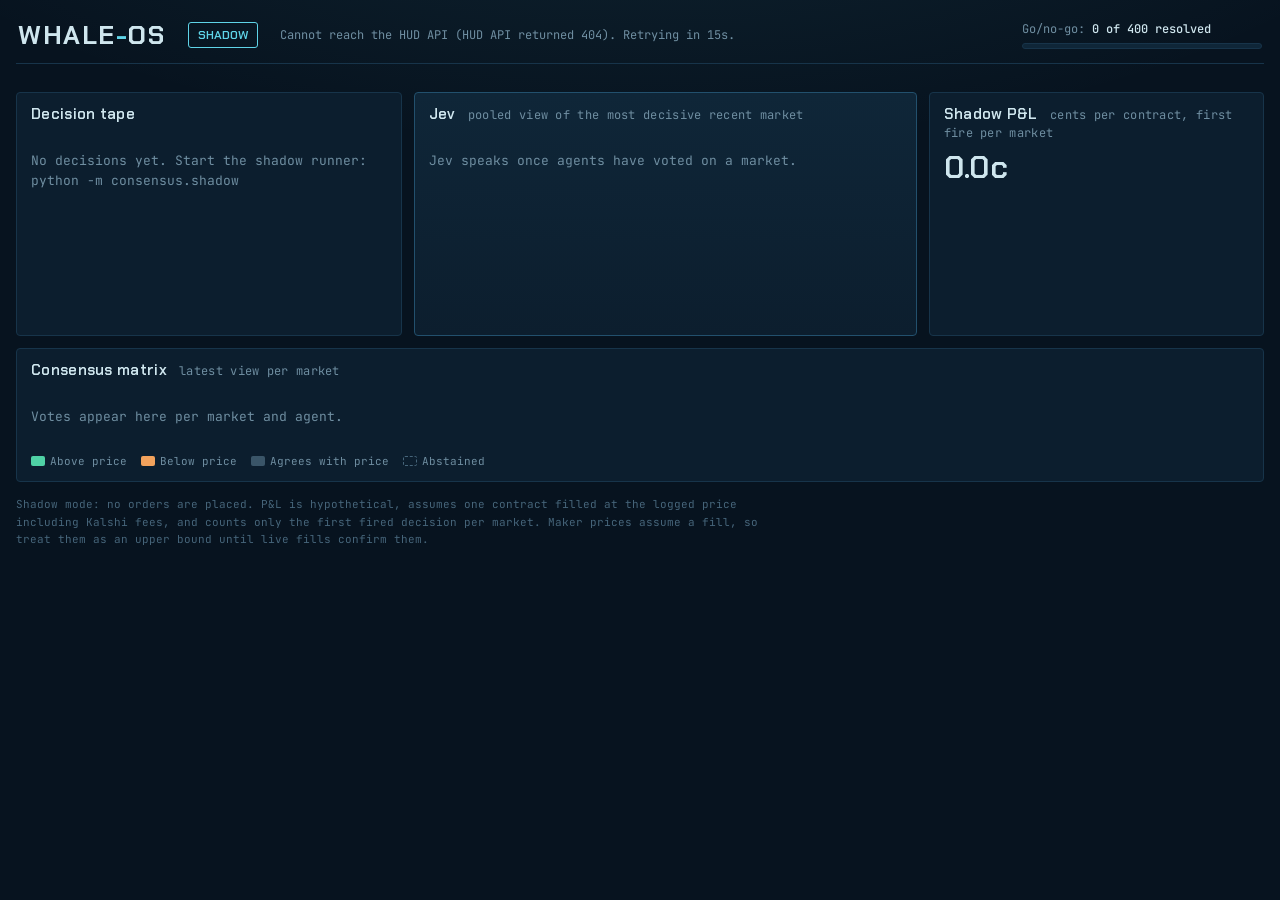
==== Swarm-Kalshi/consensus/hud/static/index.html @ 2b3c2501 "feat(whale-os): agents, shadow runner, calibration builder and HUD Seven agents (BOOK, WHALES, weath" ====
<!doctype html>
<html lang="en">
<head>
<meta charset="utf-8">
<meta name="viewport" content="width=device-width, initial-scale=1">
<title>WHALE-OS</title>
<link rel="preconnect" href="https://fonts.googleapis.com">
<link rel="preconnect" href="https://fonts.gstatic.com" crossorigin>
<link href="https://fonts.googleapis.com/css2?family=Chakra+Petch:wght@500;600;700&family=JetBrains+Mono:wght@400;500;700&display=swap" rel="stylesheet">
<style>
:root{
  --abyss:#07131F; --panel:#0C1E2E; --panel-2:#0F2638; --line:#17344A; --line-hi:#22506D;
  --ice:#CFE6EE; --muted:#6F8EA1; --dim:#46657A; --cyan:#5FD4E8;
  --yes:#4FD1A5; --no:#F2A25C; --veto:#E5677A; --flat:#3A5568;
  --mono:"JetBrains Mono",ui-monospace,Consolas,monospace;
  --head:"Chakra Petch",var(--mono);
}
*{box-sizing:border-box}
html,body{margin:0;background:var(--abyss);color:var(--ice);font:14px/1.5 var(--mono)}
body{min-height:100vh;background:
  radial-gradient(1200px 500px at 50% -200px,rgba(95,212,232,.10),transparent 70%),var(--abyss)}
a{color:var(--cyan)}
:focus-visible{outline:2px solid var(--cyan);outline-offset:2px}
.wrap{max-width:1600px;margin:0 auto;padding:14px 16px 28px}
header{display:flex;flex-wrap:wrap;align-items:center;gap:12px 22px;padding:6px 2px 14px;border-bottom:1px solid var(--line)}
.brand{font:700 26px/1 var(--head);letter-spacing:.06em;color:var(--ice)}
.brand span{color:var(--cyan)}
.mode{font:600 12px/1 var(--head);padding:6px 9px;border:1px solid var(--cyan);color:var(--cyan);border-radius:3px}
.stat{color:var(--muted);font-size:12px}
.stat b{color:var(--ice);font-weight:500}
.gate{margin-left:auto;min-width:240px}
.gate .bar{height:6px;background:var(--panel-2);border:1px solid var(--line);border-radius:3px;overflow:hidden;margin-top:5px}
.gate .fill{height:100%;background:var(--cyan)}
.gate.pass .fill{background:var(--yes)}

h2{font:600 15px/1.2 var(--head);margin:0 0 10px;color:var(--ice);letter-spacing:.02em}
h2 small{font:400 12px var(--mono);color:var(--muted);margin-left:8px}
.panel{background:var(--panel);border:1px solid var(--line);border-radius:4px;padding:12px 14px;min-width:0}

.tiles{display:grid;grid-template-columns:repeat(auto-fill,minmax(260px,1fr));gap:10px;margin:14px 0}
.tile{background:var(--panel);border:1px solid var(--line);border-left:3px solid var(--fam,var(--line-hi));border-radius:4px;padding:10px 12px}
.tile .top{display:flex;justify-content:space-between;align-items:baseline}
.tile .name{font:700 16px/1 var(--head);letter-spacing:.08em}
.tile .fam{font-size:11px;color:var(--muted)}
.tile .nums{display:grid;grid-template-columns:repeat(4,minmax(0,1fr));gap:6px;font-size:11px;color:var(--muted);margin:8px 0 6px}
.tile .nums span{display:block;white-space:nowrap;overflow:hidden;text-overflow:ellipsis}
.tile .nums b{display:block;color:var(--ice);font:500 14px/1.3 var(--mono)}
.tile .err{font-size:11px;color:var(--veto);white-space:nowrap;overflow:hidden;text-overflow:ellipsis}
.tile canvas{width:100%;height:28px;display:block}

.main{display:grid;grid-template-columns:minmax(0,1.15fr) minmax(0,1.5fr) minmax(0,1fr);gap:12px}
@media (max-width:1150px){.main{grid-template-columns:1fr 1fr}.jev{grid-column:1/-1;order:-1}}
@media (max-width:720px){.main{grid-template-columns:1fr}.gate{margin-left:0}}

.tape{max-height:560px;overflow:auto}
.row{display:grid;grid-template-columns:auto 1fr auto;gap:2px 10px;padding:7px 0;border-bottom:1px solid var(--line);font-size:12px}
.row:last-child{border-bottom:0}
.tag{font:600 11px/1 var(--head);padding:4px 6px;border-radius:3px;align-self:start;min-width:44px;text-align:center}
.tag.fire{background:var(--yes);color:#06261C}
.tag.hold{background:var(--panel-2);color:var(--muted);border:1px solid var(--line)}
.tag.veto{background:transparent;color:var(--veto);border:1px solid var(--veto)}
.row .tk{color:var(--ice);overflow:hidden;text-overflow:ellipsis;white-space:nowrap}
.row .why{grid-column:2/4;color:var(--dim);overflow:hidden;text-overflow:ellipsis;white-space:nowrap}
.row .px{color:var(--muted);text-align:right}
.yes{color:var(--yes)} .no{color:var(--no)}

/* Jev: the one loud element */
.jev{border-color:var(--line-hi);background:linear-gradient(180deg,var(--panel-2),var(--panel))}
.jev .head{display:flex;flex-wrap:wrap;justify-content:space-between;gap:6px 12px;align-items:baseline}
.jev .tk{font:600 18px/1.2 var(--head);word-break:break-all}
.verdict{font:700 30px/1 var(--head);letter-spacing:.04em}
.verdict.fire{color:var(--yes)} .verdict.hold{color:var(--muted)} .verdict.veto{color:var(--veto)}
.rail{position:relative;height:150px;margin:18px 4px 6px}
.rail .axis{position:absolute;left:0;right:0;top:74px;height:2px;background:var(--line-hi)}
.rail .tick{position:absolute;top:80px;font-size:10px;color:var(--dim);transform:translateX(-50%)}
.rail .vote{position:absolute;width:3px;height:26px;top:61px;transform:translateX(-1px);border-radius:1px}
.rail .vote.abs{display:none}
.rail .mk{position:absolute;transform:translateX(-50%);text-align:center;white-space:nowrap}
.rail .mk .dot{width:14px;height:14px;border-radius:50%;margin:0 auto}
.rail .prior{top:98px}.rail .prior .dot{border:2px solid var(--ice);background:var(--abyss)}
.rail .post{top:5px}.rail .post .dot{background:var(--cyan);box-shadow:0 0 18px rgba(95,212,232,.7)}
.rail .mk span{display:block;font-size:11px;color:var(--muted);margin-top:3px}
.rail .post span{margin:0 0 3px;order:-1}
.rail .band{position:absolute;top:66px;height:18px;background:rgba(242,162,92,.14);border-left:1px dashed var(--no);border-right:1px dashed var(--no)}
@media (prefers-reduced-motion:no-preference){
  .rail .post,.rail .prior,.rail .vote,.rail .band{transition:left .6s cubic-bezier(.2,.8,.2,1),width .6s}
}
.gates{display:grid;grid-template-columns:repeat(auto-fit,minmax(130px,1fr));gap:6px;margin-top:10px}
.g{font-size:12px;padding:6px 8px;border:1px solid var(--line);border-radius:3px;color:var(--muted)}
.g.ok{border-color:rgba(79,209,165,.45);color:var(--yes)}
.g.bad{border-color:rgba(229,103,122,.45);color:var(--veto)}
.kv{display:grid;grid-template-columns:repeat(auto-fit,minmax(110px,1fr));gap:8px;margin-top:12px}
.kv div{font-size:11px;color:var(--muted)}
.kv b{display:block;font:500 17px/1.2 var(--mono);color:var(--ice)}
.votes{margin-top:12px;font-size:12px}
.votes div{display:grid;grid-template-columns:78px 56px 1fr;gap:8px;padding:3px 0;border-top:1px solid var(--line)}
.votes .r{color:var(--dim);overflow:hidden;text-overflow:ellipsis;white-space:nowrap}

.big{font:600 32px/1 var(--head)}
.big.pos{color:var(--yes)} .big.neg{color:var(--veto)}
#pnl{width:100%;height:120px;display:block;margin:10px 0}
.summary{display:grid;grid-template-columns:1fr 1fr;gap:6px 14px;font-size:12px;color:var(--muted)}
.summary b{color:var(--ice);font-weight:500;float:right}

.matrix{margin-top:12px;overflow:auto}
table{border-collapse:collapse;width:100%;font-size:12px}
th,td{padding:5px 8px;text-align:center;border-bottom:1px solid var(--line);white-space:nowrap}
th{font:600 12px var(--head);color:var(--muted);letter-spacing:.06em}
td.tk,th.tk{text-align:left;color:var(--ice)}
.c{display:inline-block;width:26px;height:14px;border-radius:2px}
.c.yes{background:var(--yes)} .c.no{background:var(--no)} .c.flat{background:var(--flat)}
.c.abstain{background:transparent;border:1px dashed var(--dim)} .c.absent{background:transparent}
.legend{display:flex;flex-wrap:wrap;gap:14px;font-size:11px;color:var(--muted);margin-top:8px}
.legend .c{width:14px;height:10px;vertical-align:middle;margin-right:5px}
footer{margin-top:14px;font-size:11px;color:var(--dim);line-height:1.6;max-width:110ch}
.empty{color:var(--muted);font-size:13px;padding:18px 0}
</style>
</head>
<body>
<div class="wrap">
  <header>
    <div class="brand">WHALE<span>-</span>OS</div>
    <div class="mode" id="mode">SHADOW</div>
    <div class="stat" id="cycle">Waiting for the first cycle</div>
    <div class="gate" id="gate">
      <div class="stat">Go/no-go: <b id="gateText">0 of 400 resolved</b></div>
      <div class="bar"><div class="fill" id="gateFill" style="width:0%"></div></div>
    </div>
  </header>

  <section class="tiles" id="tiles" aria-label="Agents"></section>

  <section class="main">
    <div class="panel tape-wrap">
      <h2>Decision tape <small id="tapeCount"></small></h2>
      <div class="tape" id="tape"><div class="empty">No decisions yet. Start the shadow runner: python -m consensus.shadow</div></div>
    </div>

    <div class="panel jev" id="jev" aria-live="polite">
      <h2>Jev <small>pooled view of the most decisive recent market</small></h2>
      <div class="empty">Jev speaks once agents have voted on a market.</div>
    </div>

    <div class="panel">
      <h2>Shadow P&amp;L <small>cents per contract, first fire per market</small></h2>
      <div class="big" id="pnlBig">0.0c</div>
      <canvas id="pnl" aria-label="Cumulative shadow P&L"></canvas>
      <div class="summary" id="summary"></div>
    </div>
  </section>

  <section class="panel matrix">
    <h2>Consensus matrix <small>latest view per market</small></h2>
    <div id="matrix"><div class="empty">Votes appear here per market and agent.</div></div>
    <div class="legend">
      <span><i class="c yes"></i>Above price</span><span><i class="c no"></i>Below price</span>
      <span><i class="c flat"></i>Agrees with price</span><span><i class="c abstain"></i>Abstained</span>
    </div>
  </section>

  <footer id="foot">
    Shadow mode: no orders are placed. P&amp;L is hypothetical, assumes one contract filled at the logged price
    including Kalshi fees, and counts only the first fired decision per market. Maker prices assume a fill, so treat
    them as an upper bound until live fills confirm them.
  </footer>
</div>

<script>
const FAM = {microstructure:"#5FD4E8", weather_model:"#8FB8FF", crypto_model:"#C9A6FF",
             history:"#E8D27A", cross_venue:"#F29BC6", research:"#7FE3C3"};
const esc = s => String(s ?? "").replace(/[&<>"']/g, c => ({"&":"&amp;","<":"&lt;",">":"&gt;",'"':"&quot;","'":"&#39;"}[c]));
const fmt = (n, d=1, unit="") => (n === null || n === undefined || Number.isNaN(n)) ? "–" : Number(n).toFixed(d) + unit;
const ago = ts => { if(!ts) return "never"; const s = Math.max(0, Date.now()/1000 - ts);
  return s < 90 ? `${Math.round(s)}s ago` : s < 5400 ? `${Math.round(s/60)}m ago` : `${Math.round(s/3600)}h ago`; };

function spark(canvas, values, color){
  const dpr = window.devicePixelRatio || 1, w = canvas.clientWidth, h = canvas.clientHeight;
  canvas.width = w*dpr; canvas.height = h*dpr;
  const g = canvas.getContext("2d"); g.scale(dpr,dpr); g.clearRect(0,0,w,h);
  const max = Math.max(1, ...values), bw = w / values.length;
  g.fillStyle = color;
  values.forEach((v,i) => { const bh = (v/max)*(h-2); g.globalAlpha = .35 + .65*(v/max);
    g.fillRect(i*bw+1, h-bh, Math.max(1,bw-2), bh); });
}

function line(canvas, pts){
  const dpr = window.devicePixelRatio || 1, w = canvas.clientWidth, h = canvas.clientHeight;
  canvas.width = w*dpr; canvas.height = h*dpr;
  const g = canvas.getContext("2d"); g.scale(dpr,dpr); g.clearRect(0,0,w,h);
  if (pts.length < 2){ g.fillStyle="#46657A"; g.font="12px JetBrains Mono, monospace";
    g.fillText("Curve starts after two settled fires", 4, h/2); return; }
  const ys = pts.map(p=>p.cum), lo = Math.min(0,...ys), hi = Math.max(0,...ys), span = (hi-lo)||1;
  const X = i => (i/(pts.length-1))*(w-4)+2, Y = v => h-4-((v-lo)/span)*(h-8);
  g.strokeStyle="#22506D"; g.setLineDash([3,4]); g.beginPath(); g.moveTo(0,Y(0)); g.lineTo(w,Y(0)); g.stroke();
  g.setLineDash([]); g.lineWidth=2; g.strokeStyle = ys[ys.length-1] >= 0 ? "#4FD1A5" : "#E5677A";
  g.beginPath(); pts.forEach((p,i)=> i ? g.lineTo(X(i),Y(p.cum)) : g.moveTo(X(i),Y(p.cum))); g.stroke();
}

function renderHeader(s){
  document.getElementById("mode").textContent = s.mode;
  const st = s.status || {};
  document.getElementById("cycle").innerHTML = st.cycle_started
    ? `Last cycle <b>${ago(st.cycle_started)}</b>, <b>${st.markets}</b> markets in <b>${fmt(st.cycle_seconds,1)}s</b>, `
      + `fire <b>${st.counts?.fire||0}</b> / hold <b>${st.counts?.hold||0}</b> / veto <b>${st.counts?.veto||0}</b>, settled <b>${st.settled||0}</b>`
    : "Waiting for the first cycle";
  const g = s.go_no_go, pct = Math.min(100, 100*g.resolved/g.target);
  document.getElementById("gateText").textContent =
    `${g.resolved} of ${g.target} resolved` + (g.ci_low !== null ? `, CI low ${fmt(g.ci_low,2)}c` : "")
    + (g.pass ? ", passing" : "");
  document.getElementById("gateFill").style.width = pct + "%";
  document.getElementById("gate").classList.toggle("pass", g.pass);
}

function renderTiles(agents){
  const el = document.getElementById("tiles");
  el.innerHTML = agents.map(a => `
    <article class="tile" style="--fam:${FAM[a.family]||"#22506D"}">
      <div class="top"><span class="name">${esc(a.label)}</span><span class="fam">${esc(a.family)}${a.tier==="expensive"?", budgeted":""}</span></div>
      <div class="nums"><span>Votes<b>${a.votes_24h}</b></span><span>Abstain<b>${a.abstains_24h}</b></span>
        <span>Latency<b>${a.avg_latency_ms|0}ms</b></span><span>Weight<b>${fmt(a.weight,2)}</b></span></div>
      <canvas data-agent="${esc(a.name)}" aria-label="${esc(a.label)} votes per hour, last 24 hours"></canvas>
      <div class="nums"><span>Scored<b>${a.resolved_n}</b></span>
        <span title="Brier skill against the market price">Skill<b class="${a.skill>0?"yes":a.skill<0?"no":""}">${a.resolved_n? (a.skill>0?"+":"")+fmt(a.skill*100,1)+"%" : "–"}</b></span>
        <span>Seen<b>${ago(a.last_ts)}</b></span><span>Errors<b class="${a.errors_24h?"no":""}">${a.errors_24h}</b></span></div>
      ${a.errors_24h ? `<div class="err" title="${esc(a.last_error)}">${esc(a.last_error)}</div>` : ""}
    </article>`).join("");
  el.querySelectorAll("canvas").forEach(c => {
    const a = agents.find(x => x.name === c.dataset.agent);
    spark(c, a.spark, FAM[a.family] || "#5FD4E8");
  });
}

function renderTape(tape){
  const el = document.getElementById("tape");
  document.getElementById("tapeCount").textContent = tape.length ? `${tape.length} latest` : "";
  if (!tape.length) return;
  el.innerHTML = tape.map(d => `
    <div class="row">
      <span class="tag ${d.action}">${d.action}</span>
      <span class="tk" title="${esc(d.ticker)}">${esc(d.ticker)}</span>
      <span class="px">${d.side?`<span class="${d.side}">${d.side}</span> `:""}${d.price_cents?d.price_cents+"c":""} ${d.action!=="veto"?`${fmt(d.edge_cents,1)}c`:""}
        ${d.pnl_cents!==null&&d.pnl_cents!==undefined?`<b class="${d.pnl_cents>=0?"yes":"no"}">${d.pnl_cents>=0?"+":""}${fmt(d.pnl_cents,1)}</b>`:""}</span>
      <span class="why" title="${esc((d.reasons||[]).join("; "))}">${esc((d.reasons||[])[0]||"")} · ${d.voting_count} voting, ${d.abstain_count} abstained</span>
    </div>`).join("");
}

function renderJev(j){
  const el = document.getElementById("jev");
  if (!j) return;
  const pct = p => `${Math.min(100,Math.max(0,p*100))}%`;
  const ticks = [0,25,50,75,100].map(t => `<div class="tick" style="left:${t}%">${t}</div>`).join("");
  const votes = (j.votes||[]).map(v => {
    if (v.p_yes === null || v.p_yes === undefined) return "";
    const color = FAM[v.family] || "#5FD4E8";
    return `<div class="vote" style="left:${pct(v.p_yes)};background:${color}" title="${esc(v.agent)} ${fmt(v.p_yes*100,1)}"></div>`;
  }).join("");
  let band = "";
  if (j.price_cents){
    const lo = j.side==="yes" ? j.price_cents : 100-j.price_cents, hi = lo + (j.side==="yes"? j.fee_cents : -j.fee_cents);
    band = `<div class="band" style="left:${Math.min(lo,hi)}%;width:${Math.max(.6,Math.abs(hi-lo))}%" title="entry price plus fee"></div>`;
  }
  el.innerHTML = `
    <h2>Jev <small>pooled view of the most decisive recent market</small></h2>
    <div class="head"><div class="tk">${esc(j.ticker)}</div><div class="verdict ${j.action}">${esc(j.action)}${j.side?" "+esc(j.side):""}</div></div>
    <div class="rail" role="img" aria-label="Market price ${fmt(j.prior*100,1)}, pooled probability ${fmt(j.posterior*100,1)}">
      <div class="axis"></div>${ticks}${band}${votes}
      <div class="mk post" style="left:${pct(j.posterior)}"><span>pooled ${fmt(j.posterior*100,1)}</span><div class="dot"></div></div>
      <div class="mk prior" style="left:${pct(j.prior)}"><div class="dot"></div><span>market ${fmt(j.prior*100,1)}</span></div>
    </div>
    <div class="gates">${(j.gates||[]).map(g=>`<div class="g ${g.ok?"ok":"bad"}">${g.ok?"pass":"fail"}: ${esc(g.name)}</div>`).join("")}</div>
    <div class="kv">
      <div>Entry<b>${j.price_cents?j.price_cents+"c "+esc(j.order_type||""):"–"}</b></div>
      <div>Fee per contract<b>${fmt(j.fee_cents,2)}c</b></div>
      <div>Net edge<b class="${j.edge_cents>0?"yes":"no"}">${fmt(j.edge_cents,2)}c</b></div>
      <div>Agreement<b>${fmt(j.effective_agree,2)} / ${fmt(j.quorum,0)}</b></div>
    </div>
    <div class="votes">${(j.votes||[]).map(v=>`<div><span style="color:${FAM[v.family]||"#5FD4E8"}">&#9646; ${esc(v.agent)}</span>
      <span>${v.p_yes===null||v.p_yes===undefined?"abstain":fmt(v.p_yes*100,1)}</span>
      <span class="r" title="${esc(v.rationale)}">${esc(v.rationale)}</span></div>`).join("")}</div>`;
}

function renderPnl(s){
  const sum = s.summary, curve = s.pnl_curve || [];
  const big = document.getElementById("pnlBig");
  big.textContent = `${sum.total_pnl_cents>=0?"+":""}${fmt(sum.total_pnl_cents,1)}c`;
  big.className = "big " + (sum.total_pnl_cents>0?"pos":sum.total_pnl_cents<0?"neg":"");
  line(document.getElementById("pnl"), curve);
  const ci = sum.pnl_ci95_cents;
  document.getElementById("summary").innerHTML = `
    <div>Markets seen<b>${sum.markets}</b></div><div>Fired<b>${sum.fired}</b></div>
    <div>Resolved fires<b>${sum.resolved_fired}</b></div><div>Win rate<b>${sum.win_rate===null?"–":fmt(sum.win_rate*100,1)+"%"}</b></div>
    <div>Mean P&amp;L<b>${fmt(sum.mean_pnl_cents,2,"c")}</b></div><div>Expected edge<b>${fmt(sum.mean_expected_edge_cents,2,"c")}</b></div>
    <div>95% CI<b>${ci?fmt(ci[0],1)+" to "+fmt(ci[1],1):"–"}</b></div><div>Vetoed<b>${sum.vetoed}</b></div>`;
}

function renderMatrix(m){
  if (!m.rows.length) return;
  const head = `<tr><th class="tk">Market</th>${m.agents.map(a=>`<th>${esc(a)}</th>`).join("")}<th>Jev</th></tr>`;
  const rows = m.rows.map(r => `<tr><td class="tk">${esc(r.ticker)}</td>${m.agents.map(a=>
      `<td><i class="c ${r.cells[a]}" title="${esc(a)}: ${r.cells[a]}"></i></td>`).join("")}
      <td><span class="tag ${r.action}">${r.action}${r.side&&r.action==="fire"?" "+r.side:""}</span></td></tr>`).join("");
  document.getElementById("matrix").innerHTML = `<table><thead>${head}</thead><tbody>${rows}</tbody></table>`;
}

let timer;
async function tick(){
  try{
    const r = await fetch("/api/state", {cache:"no-store"});
    if (!r.ok) throw new Error(`HUD API returned ${r.status}`);
    const s = await r.json();
    renderHeader(s); renderTiles(s.agents); renderTape(s.tape); renderJev(s.jev); renderPnl(s); renderMatrix(s.matrix);
    clearTimeout(timer); timer = setTimeout(tick, (s.refresh_seconds||10)*1000);
  }catch(e){
    document.getElementById("cycle").textContent = `Cannot reach the HUD API (${e.message}). Retrying in 15s.`;
    clearTimeout(timer); timer = setTimeout(tick, 15000);
  }
}
tick();
</script>
</body>
</html>
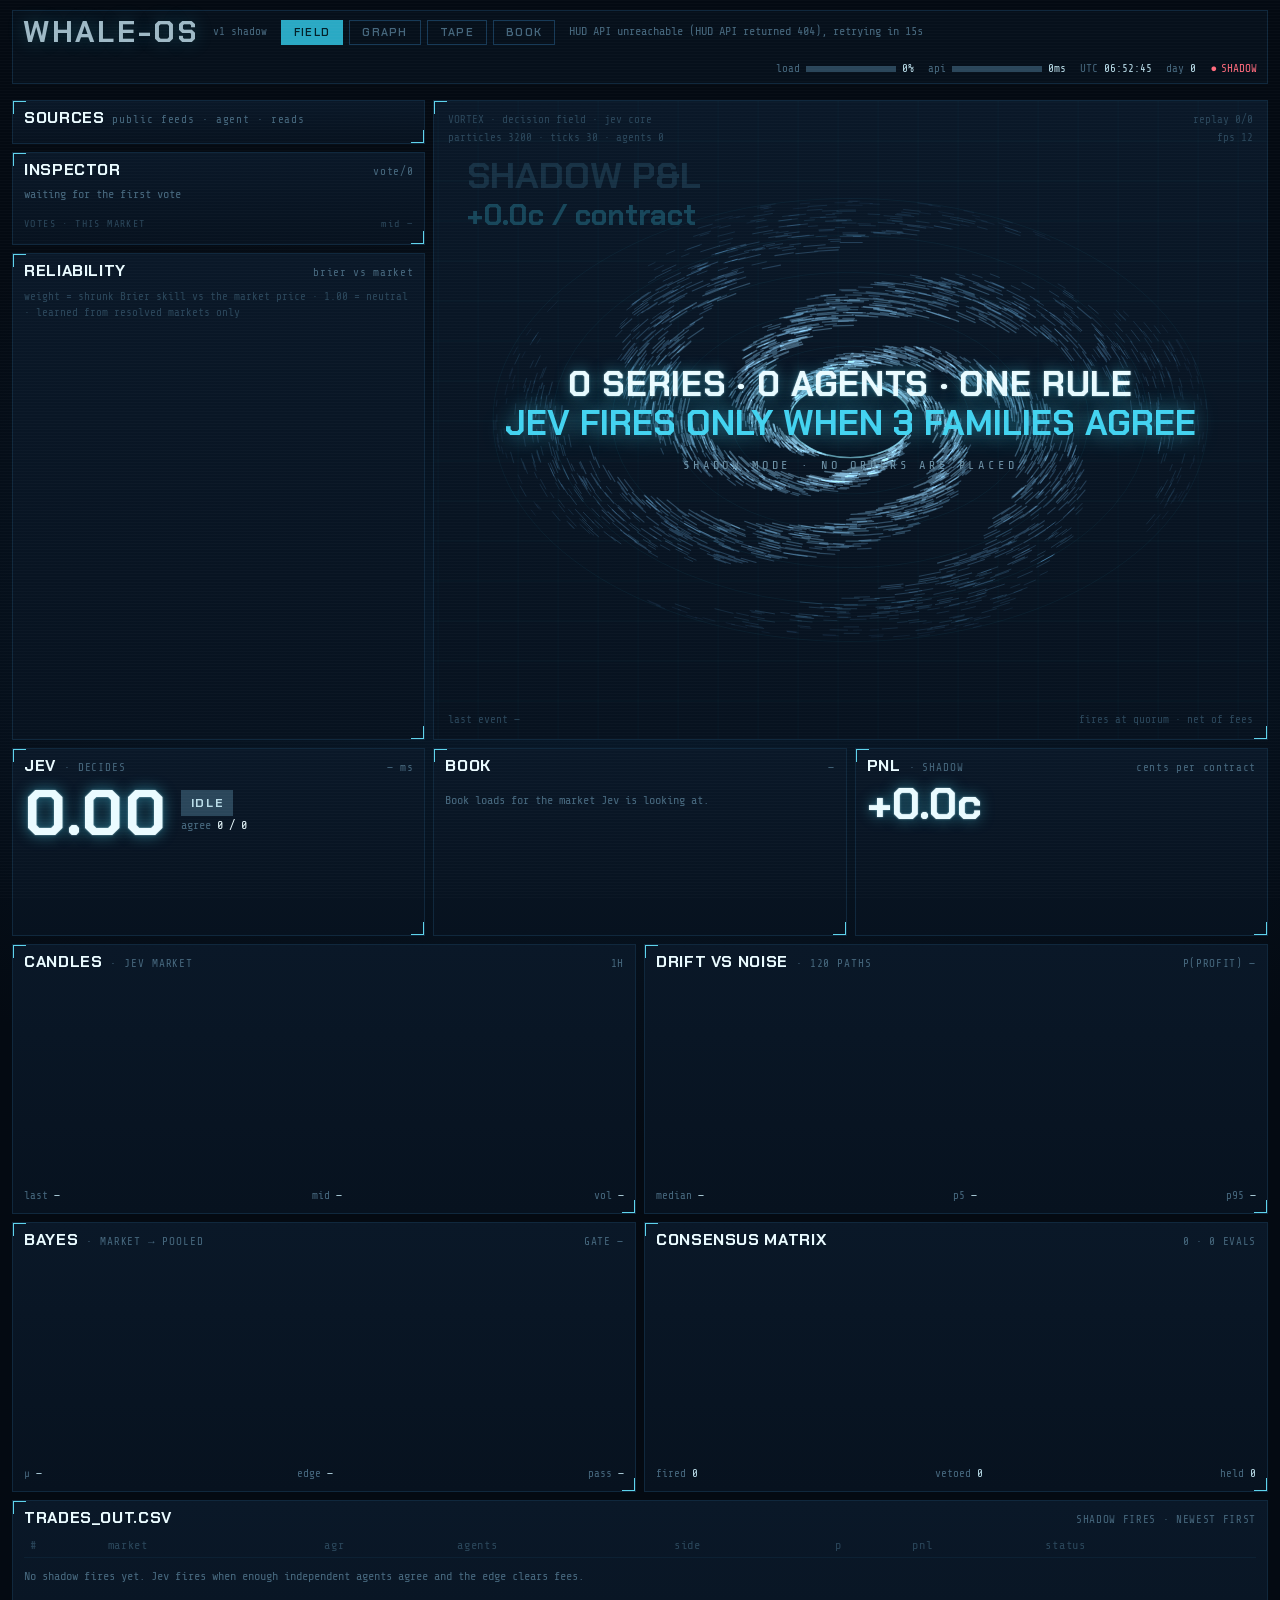
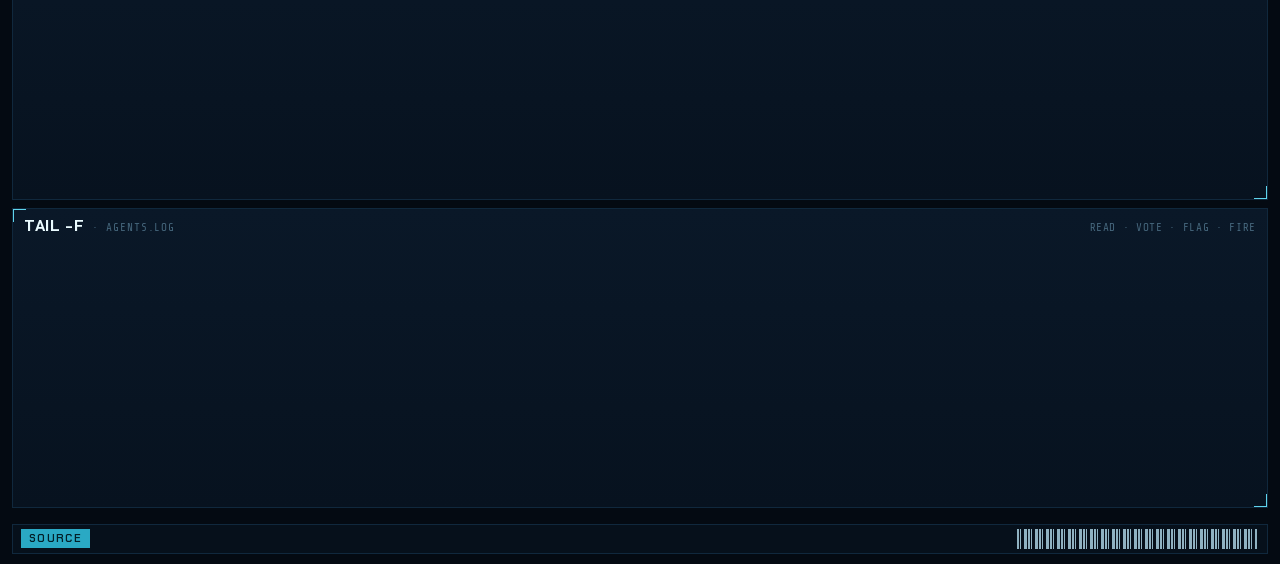
==== commit 91664d62: "feat(whale-os): animated HUD matching the WHALE-OS reference - Field: spiral vortex (bucketed streak" ====
--- a/Swarm-Kalshi/consensus/hud/static/index.html
+++ b/Swarm-Kalshi/consensus/hud/static/index.html
@@ -6,316 +6,770 @@
 <title>WHALE-OS</title>
 <link rel="preconnect" href="https://fonts.googleapis.com">
 <link rel="preconnect" href="https://fonts.gstatic.com" crossorigin>
-<link href="https://fonts.googleapis.com/css2?family=Chakra+Petch:wght@500;600;700&family=JetBrains+Mono:wght@400;500;700&display=swap" rel="stylesheet">
+<link href="https://fonts.googleapis.com/css2?family=Chakra+Petch:wght@500;600;700&family=Share+Tech+Mono&display=swap" rel="stylesheet">
 <style>
 :root{
-  --abyss:#07131F; --panel:#0C1E2E; --panel-2:#0F2638; --line:#17344A; --line-hi:#22506D;
-  --ice:#CFE6EE; --muted:#6F8EA1; --dim:#46657A; --cyan:#5FD4E8;
-  --yes:#4FD1A5; --no:#F2A25C; --veto:#E5677A; --flat:#3A5568;
-  --mono:"JetBrains Mono",ui-monospace,Consolas,monospace;
-  --head:"Chakra Petch",var(--mono);
+  --bg:#040A12; --bg2:#06101B; --panel:#07121F; --panel2:#0A1828; --line:#10283D; --line2:#173A57;
+  --bracket:#5FD4EC; --text:#B9DCE8; --bright:#EAFBFF; --dim:#46677D; --dimmer:#2A465A;
+  --cyan:#43D3F0; --blue:#2F7FD8; --blue2:#1E5FA8; --teal:#2AA9C4;
+  --yes:#43D3F0; --no:#F0A85A; --veto:#FF6B7D; --flat:#2D4A60;
+  --mono:"Share Tech Mono",ui-monospace,Consolas,monospace;
+  --head:"Chakra Petch","Share Tech Mono",sans-serif;
+  --glow:0 0 14px rgba(67,211,240,.55),0 0 2px rgba(234,251,255,.6);
 }
 *{box-sizing:border-box}
-html,body{margin:0;background:var(--abyss);color:var(--ice);font:14px/1.5 var(--mono)}
-body{min-height:100vh;background:
-  radial-gradient(1200px 500px at 50% -200px,rgba(95,212,232,.10),transparent 70%),var(--abyss)}
-a{color:var(--cyan)}
+html,body{margin:0;background:var(--bg);color:var(--text);font:13px/1.45 var(--mono)}
+body{min-height:100vh;overflow-x:hidden;
+  background:radial-gradient(1400px 700px at 50% 30%,#081A2C 0%,var(--bg) 70%)}
+body::after{content:"";position:fixed;inset:0;pointer-events:none;z-index:50;
+  background:repeating-linear-gradient(180deg,rgba(255,255,255,.018) 0 1px,transparent 1px 3px)}
 :focus-visible{outline:2px solid var(--cyan);outline-offset:2px}
-.wrap{max-width:1600px;margin:0 auto;padding:14px 16px 28px}
-header{display:flex;flex-wrap:wrap;align-items:center;gap:12px 22px;padding:6px 2px 14px;border-bottom:1px solid var(--line)}
-.brand{font:700 26px/1 var(--head);letter-spacing:.06em;color:var(--ice)}
-.brand span{color:var(--cyan)}
-.mode{font:600 12px/1 var(--head);padding:6px 9px;border:1px solid var(--cyan);color:var(--cyan);border-radius:3px}
-.stat{color:var(--muted);font-size:12px}
-.stat b{color:var(--ice);font-weight:500}
-.gate{margin-left:auto;min-width:240px}
-.gate .bar{height:6px;background:var(--panel-2);border:1px solid var(--line);border-radius:3px;overflow:hidden;margin-top:5px}
-.gate .fill{height:100%;background:var(--cyan)}
-.gate.pass .fill{background:var(--yes)}
-
-h2{font:600 15px/1.2 var(--head);margin:0 0 10px;color:var(--ice);letter-spacing:.02em}
-h2 small{font:400 12px var(--mono);color:var(--muted);margin-left:8px}
-.panel{background:var(--panel);border:1px solid var(--line);border-radius:4px;padding:12px 14px;min-width:0}
-
-.tiles{display:grid;grid-template-columns:repeat(auto-fill,minmax(260px,1fr));gap:10px;margin:14px 0}
-.tile{background:var(--panel);border:1px solid var(--line);border-left:3px solid var(--fam,var(--line-hi));border-radius:4px;padding:10px 12px}
-.tile .top{display:flex;justify-content:space-between;align-items:baseline}
-.tile .name{font:700 16px/1 var(--head);letter-spacing:.08em}
-.tile .fam{font-size:11px;color:var(--muted)}
-.tile .nums{display:grid;grid-template-columns:repeat(4,minmax(0,1fr));gap:6px;font-size:11px;color:var(--muted);margin:8px 0 6px}
-.tile .nums span{display:block;white-space:nowrap;overflow:hidden;text-overflow:ellipsis}
-.tile .nums b{display:block;color:var(--ice);font:500 14px/1.3 var(--mono)}
-.tile .err{font-size:11px;color:var(--veto);white-space:nowrap;overflow:hidden;text-overflow:ellipsis}
-.tile canvas{width:100%;height:28px;display:block}
-
-.main{display:grid;grid-template-columns:minmax(0,1.15fr) minmax(0,1.5fr) minmax(0,1fr);gap:12px}
-@media (max-width:1150px){.main{grid-template-columns:1fr 1fr}.jev{grid-column:1/-1;order:-1}}
-@media (max-width:720px){.main{grid-template-columns:1fr}.gate{margin-left:0}}
-
-.tape{max-height:560px;overflow:auto}
-.row{display:grid;grid-template-columns:auto 1fr auto;gap:2px 10px;padding:7px 0;border-bottom:1px solid var(--line);font-size:12px}
-.row:last-child{border-bottom:0}
-.tag{font:600 11px/1 var(--head);padding:4px 6px;border-radius:3px;align-self:start;min-width:44px;text-align:center}
-.tag.fire{background:var(--yes);color:#06261C}
-.tag.hold{background:var(--panel-2);color:var(--muted);border:1px solid var(--line)}
-.tag.veto{background:transparent;color:var(--veto);border:1px solid var(--veto)}
-.row .tk{color:var(--ice);overflow:hidden;text-overflow:ellipsis;white-space:nowrap}
-.row .why{grid-column:2/4;color:var(--dim);overflow:hidden;text-overflow:ellipsis;white-space:nowrap}
-.row .px{color:var(--muted);text-align:right}
-.yes{color:var(--yes)} .no{color:var(--no)}
-
-/* Jev: the one loud element */
-.jev{border-color:var(--line-hi);background:linear-gradient(180deg,var(--panel-2),var(--panel))}
-.jev .head{display:flex;flex-wrap:wrap;justify-content:space-between;gap:6px 12px;align-items:baseline}
-.jev .tk{font:600 18px/1.2 var(--head);word-break:break-all}
-.verdict{font:700 30px/1 var(--head);letter-spacing:.04em}
-.verdict.fire{color:var(--yes)} .verdict.hold{color:var(--muted)} .verdict.veto{color:var(--veto)}
-.rail{position:relative;height:150px;margin:18px 4px 6px}
-.rail .axis{position:absolute;left:0;right:0;top:74px;height:2px;background:var(--line-hi)}
-.rail .tick{position:absolute;top:80px;font-size:10px;color:var(--dim);transform:translateX(-50%)}
-.rail .vote{position:absolute;width:3px;height:26px;top:61px;transform:translateX(-1px);border-radius:1px}
-.rail .vote.abs{display:none}
-.rail .mk{position:absolute;transform:translateX(-50%);text-align:center;white-space:nowrap}
-.rail .mk .dot{width:14px;height:14px;border-radius:50%;margin:0 auto}
-.rail .prior{top:98px}.rail .prior .dot{border:2px solid var(--ice);background:var(--abyss)}
-.rail .post{top:5px}.rail .post .dot{background:var(--cyan);box-shadow:0 0 18px rgba(95,212,232,.7)}
-.rail .mk span{display:block;font-size:11px;color:var(--muted);margin-top:3px}
-.rail .post span{margin:0 0 3px;order:-1}
-.rail .band{position:absolute;top:66px;height:18px;background:rgba(242,162,92,.14);border-left:1px dashed var(--no);border-right:1px dashed var(--no)}
-@media (prefers-reduced-motion:no-preference){
-  .rail .post,.rail .prior,.rail .vote,.rail .band{transition:left .6s cubic-bezier(.2,.8,.2,1),width .6s}
-}
-.gates{display:grid;grid-template-columns:repeat(auto-fit,minmax(130px,1fr));gap:6px;margin-top:10px}
-.g{font-size:12px;padding:6px 8px;border:1px solid var(--line);border-radius:3px;color:var(--muted)}
-.g.ok{border-color:rgba(79,209,165,.45);color:var(--yes)}
-.g.bad{border-color:rgba(229,103,122,.45);color:var(--veto)}
-.kv{display:grid;grid-template-columns:repeat(auto-fit,minmax(110px,1fr));gap:8px;margin-top:12px}
-.kv div{font-size:11px;color:var(--muted)}
-.kv b{display:block;font:500 17px/1.2 var(--mono);color:var(--ice)}
-.votes{margin-top:12px;font-size:12px}
-.votes div{display:grid;grid-template-columns:78px 56px 1fr;gap:8px;padding:3px 0;border-top:1px solid var(--line)}
-.votes .r{color:var(--dim);overflow:hidden;text-overflow:ellipsis;white-space:nowrap}
-
-.big{font:600 32px/1 var(--head)}
-.big.pos{color:var(--yes)} .big.neg{color:var(--veto)}
-#pnl{width:100%;height:120px;display:block;margin:10px 0}
-.summary{display:grid;grid-template-columns:1fr 1fr;gap:6px 14px;font-size:12px;color:var(--muted)}
-.summary b{color:var(--ice);font-weight:500;float:right}
-
-.matrix{margin-top:12px;overflow:auto}
-table{border-collapse:collapse;width:100%;font-size:12px}
-th,td{padding:5px 8px;text-align:center;border-bottom:1px solid var(--line);white-space:nowrap}
-th{font:600 12px var(--head);color:var(--muted);letter-spacing:.06em}
-td.tk,th.tk{text-align:left;color:var(--ice)}
-.c{display:inline-block;width:26px;height:14px;border-radius:2px}
-.c.yes{background:var(--yes)} .c.no{background:var(--no)} .c.flat{background:var(--flat)}
-.c.abstain{background:transparent;border:1px dashed var(--dim)} .c.absent{background:transparent}
-.legend{display:flex;flex-wrap:wrap;gap:14px;font-size:11px;color:var(--muted);margin-top:8px}
-.legend .c{width:14px;height:10px;vertical-align:middle;margin-right:5px}
-footer{margin-top:14px;font-size:11px;color:var(--dim);line-height:1.6;max-width:110ch}
-.empty{color:var(--muted);font-size:13px;padding:18px 0}
+.os{max-width:1920px;margin:0 auto;padding:10px 12px 0;display:grid;gap:8px;
+  grid-template-columns:repeat(12,minmax(0,1fr))}
+
+/* panels with corner brackets */
+.p{position:relative;background:linear-gradient(180deg,var(--panel2),var(--panel));border:1px solid var(--line);
+  padding:9px 11px;min-width:0;overflow:hidden}
+.p::before,.p::after{content:"";position:absolute;width:12px;height:12px;pointer-events:none}
+.p::before{left:-1px;top:-1px;border-left:2px solid var(--bracket);border-top:2px solid var(--bracket)}
+.p::after{right:-1px;bottom:-1px;border-right:2px solid var(--bracket);border-bottom:2px solid var(--bracket)}
+.ph{display:flex;align-items:baseline;gap:8px;margin-bottom:6px;white-space:nowrap;overflow:hidden}
+.ph h2{margin:0;font:700 16px/1 var(--head);color:var(--bright);letter-spacing:.04em}
+.ph .sub{color:var(--dim);font-size:11px;letter-spacing:.08em;overflow:hidden;text-overflow:ellipsis}
+.ph .rt{margin-left:auto;color:var(--dim);font-size:11px;letter-spacing:.06em}
+
+/* top bar */
+.top{grid-column:1/-1;display:flex;align-items:center;gap:14px;padding:6px 10px;border:1px solid var(--line);
+  background:var(--bg2);flex-wrap:wrap}
+.logo{font:700 30px/1 var(--head);letter-spacing:.09em;color:#9FB9C6;text-shadow:0 0 18px rgba(67,211,240,.25)}
+.ver{color:var(--dim);font-size:11px}
+.tabs{display:flex;gap:6px}
+.tabs a{font:600 11px/1 var(--head);letter-spacing:.12em;color:var(--dim);padding:6px 12px;border:1px solid var(--line2);text-decoration:none}
+.tabs a.on{background:var(--teal);color:#032029;border-color:var(--teal)}
+.crumb{color:var(--dim);font-size:12px}
+.sys{margin-left:auto;display:flex;align-items:center;gap:14px;font-size:11px;color:var(--dim);flex-wrap:wrap}
+.sys b{color:var(--text);font-weight:400}
+.meter{display:inline-flex;align-items:center;gap:6px}
+.meter i{display:block;width:90px;height:6px;background:var(--dimmer);position:relative;overflow:hidden}
+.meter i span{position:absolute;inset:0 auto 0 0;background:linear-gradient(90deg,var(--blue2),var(--cyan));transition:width .8s}
+.rec{color:var(--veto)} .rec::before{content:"\25CF";margin-right:4px;animation:blink 1.2s steps(2) infinite}
+@keyframes blink{50%{opacity:.15}}
+
+/* agent tiles */
+.tiles{grid-column:1/-1;display:grid;grid-template-columns:repeat(7,minmax(0,1fr));gap:8px}
+.tile{display:grid;grid-template-columns:44px 1fr;gap:4px 10px;padding:10px 11px 6px}
+.tile svg.ic{width:40px;height:40px;color:var(--cyan);filter:drop-shadow(0 0 6px rgba(67,211,240,.5));grid-row:1/3;align-self:center}
+.tile .nm{font:700 15px/1 var(--head);color:var(--bright);letter-spacing:.06em;display:flex;justify-content:space-between}
+.tile .nm em{font-style:normal;color:var(--dim);font-size:11px}
+.tile .meta{color:var(--dim);font-size:11px;white-space:nowrap;overflow:hidden;text-overflow:ellipsis}
+.tile .meta b{color:var(--text);font-weight:400}
+.tile .l2{grid-column:1/-1}
+.tile canvas{grid-column:1/-1;width:100%;height:30px;display:block}
+.tile.off{opacity:.42}
+.tile.off svg.ic{color:var(--dim);filter:none}
+.st-poll{color:var(--cyan)} .st-err{color:var(--veto)}
+
+/* main band */
+.left{grid-column:1/4;display:grid;grid-template-rows:auto auto 1fr;gap:8px;min-height:0}
+.field{grid-column:4/10;padding:0;min-height:640px;container-type:inline-size;overflow:hidden}
+.right{grid-column:10/13;display:grid;grid-template-rows:auto auto 1fr;gap:8px}
+
+.src{max-height:380px;overflow:hidden}
+.srow{display:grid;grid-template-columns:22px 14px 1fr 92px 52px;align-items:center;gap:6px;height:22px;font-size:12px}
+.srow .n{color:var(--dimmer)} .srow .k{color:var(--cyan)}
+.srow .nm{color:var(--text);white-space:nowrap;overflow:hidden;text-overflow:ellipsis}
+.srow canvas{width:92px;height:14px}
+.srow .ms{text-align:right;color:var(--dim)}
+.srow.hot .nm{color:var(--bright);text-shadow:var(--glow)}
+.srow.hot .k{color:var(--bright)}
+.insp .kv{display:grid;grid-template-columns:1fr auto;gap:2px 10px;font-size:12px}
+.insp .kv span{color:var(--dim)} .insp .kv b{font-weight:400;color:var(--text);text-align:right;
+  max-width:220px;white-space:nowrap;overflow:hidden;text-overflow:ellipsis}
+.hex{margin-top:6px;font-size:11px;color:var(--dimmer);line-height:1.55}
+.hex b{color:var(--cyan);font-weight:400}
+.insp .why{margin-top:6px;color:var(--dim);font-size:11px;max-height:46px;overflow:hidden}
+.vrow{display:grid;grid-template-columns:62px 1fr 40px;gap:8px;align-items:center;height:17px;font-size:11px}
+.vrow .nm{color:var(--text)} .vrow .v{text-align:right;color:var(--dim)} .vrow.ab .nm,.vrow.ab .v{color:var(--dimmer)}
+.vbar{position:relative;height:8px;background:#0B1C2C}
+.vbar i{position:absolute;top:0;bottom:0;left:0;background:linear-gradient(90deg,var(--blue2),var(--cyan));transition:width .6s}
+.vbar u{position:absolute;top:-3px;bottom:-3px;width:2px;background:var(--no)}
+.vh{margin:8px 0 3px;font-size:10px;letter-spacing:.14em;color:var(--dimmer);display:flex;justify-content:space-between}
+.rel .rrow{display:grid;grid-template-columns:62px 1fr 44px 52px 28px;gap:8px;align-items:center;height:20px;font-size:11px}
+.rel .rrow span{color:var(--dim);text-align:right} .rel .rrow .nm{color:var(--text);text-align:left}
+.rel .rrow.hd span{color:var(--dimmer);letter-spacing:.08em}
+.rel .wb{height:8px;background:#0B1C2C;position:relative}
+.rel .wb i{position:absolute;inset:0 auto 0 0;background:linear-gradient(90deg,#1E5FA8,#43D3F0)}
+.rel .wb u{position:absolute;top:-2px;bottom:-2px;left:50%;width:1px;background:var(--dim)}
+.rel .note{margin-top:8px;color:var(--dimmer);font-size:11px;line-height:1.5}
+
+.field canvas{position:absolute;inset:0;width:100%;height:100%;z-index:1}
+.field .fhud,.field .head{z-index:2}
+.fhud{position:absolute;left:14px;top:10px;color:var(--dimmer);font-size:11px;line-height:1.6;pointer-events:none}
+.fhud.r{left:auto;right:14px;text-align:right}
+.fhud.b{top:auto;bottom:10px}
+.head{position:absolute;left:0;right:0;top:50%;transform:translateY(-50%);text-align:center;pointer-events:none;padding:0 14px}
+.head .l1{font:700 clamp(15px,4.2cqw,46px)/1.08 var(--head);color:var(--bright);letter-spacing:.02em;text-shadow:var(--glow)}
+.head .l2{font:700 clamp(15px,4.2cqw,46px)/1.12 var(--head);color:var(--cyan);text-shadow:0 0 22px rgba(67,211,240,.7)}
+.head .l3{margin-top:14px;font-size:12px;letter-spacing:.32em;color:#6E93A8}
+.ghost{position:absolute;left:4%;top:9%;z-index:0;pointer-events:none;font:700 clamp(18px,4.4cqw,44px)/1 var(--head);color:#1E3D52;opacity:.7}
+.ghost small{display:block;font-size:.8em;color:#1D5B70;margin-top:6px}
+
+.jev .big{display:flex;align-items:center;gap:14px}
+.jev .num{font:700 64px/1 var(--head);color:var(--bright);text-shadow:var(--glow);letter-spacing:.01em}
+.badge{font:700 12px/1 var(--head);letter-spacing:.14em;padding:5px 10px;background:var(--teal);color:#032029}
+.badge.hold{background:var(--dimmer);color:var(--text)} .badge.veto{background:var(--veto);color:#2A0710}
+.jev .ag{color:var(--dim);font-size:12px;margin-top:4px} .jev .ag b{color:var(--bright);font-weight:400}
+.segs{display:grid;gap:3px;margin:10px 0 8px}
+.segs i{height:14px;background:var(--dimmer);transition:background .5s}
+.segs i.yes{background:var(--yes);box-shadow:0 0 8px rgba(67,211,240,.5)} .segs i.no{background:var(--no)}
+.segs i.flat{background:#1F4A66} .segs i.abstain{background:#0D2233}
+.kv2{display:grid;grid-template-columns:1fr auto;gap:3px 10px;font-size:12px}
+.kv2 span{color:var(--dim)} .kv2 b{font-weight:400;color:var(--text);text-align:right}
+
+.ladder{font-size:12px}
+.lrow{display:grid;grid-template-columns:62px 1fr 56px;gap:8px;align-items:center;height:19px}
+.lrow .bar{height:12px;background:#36526A;transition:width .7s cubic-bezier(.2,.8,.2,1);justify-self:end}
+.lrow.bid .bar{background:linear-gradient(90deg,var(--blue2),var(--teal));justify-self:start}
+.lrow .px{color:var(--text)} .lrow .q{text-align:right;color:var(--dim)}
+.mid{text-align:center;color:var(--dim);font-size:11px;border-top:1px dashed var(--line2);border-bottom:1px dashed var(--line2);margin:3px 0;padding:2px 0}
+.empty{color:var(--dim);font-size:12px;padding:10px 0}
+
+.pnl .num{font:700 44px/1 var(--head);color:var(--bright);text-shadow:var(--glow)}
+.pnl .num.neg{color:#FFC2CA;text-shadow:0 0 14px rgba(255,107,125,.5)}
+.pnl canvas{width:100%;height:84px;display:block;margin-top:8px}
+
+.row3>.p{grid-column:span 3;height:270px;display:flex;flex-direction:column}
+.row3 canvas{flex:1;width:100%;min-height:0;display:block}
+.foot{display:flex;justify-content:space-between;color:var(--dim);font-size:11px;margin-top:4px}
+.foot b{color:var(--text);font-weight:400}
+.row3{display:contents}
+
+.trades{grid-column:1/6;height:300px}
+.logp{grid-column:6/13;height:300px}
+table{width:100%;border-collapse:collapse;font-size:12px}
+th{font-weight:400;color:var(--dimmer);text-align:left;padding:3px 6px;letter-spacing:.06em}
+td{padding:3px 6px;border-top:1px solid #0C2133;white-space:nowrap;overflow:hidden;text-overflow:ellipsis;max-width:260px}
+td.n{color:var(--dimmer)} td.a{color:var(--cyan)} td.r{text-align:right}
+.ok{color:var(--yes)} .bad{color:var(--veto)}
+.log{font-size:12px}
+.ll{display:grid;grid-template-columns:92px 44px 74px 1fr 60px;gap:8px;height:21px;align-items:center;padding:0 4px;white-space:nowrap}
+.ll .t{color:var(--dimmer)} .ll .w{color:var(--text);overflow:hidden;text-overflow:ellipsis} .ll .ms{text-align:right;color:var(--dimmer)}
+.ll .k-fire{color:var(--cyan)} .ll .k-vote{color:#7FB8FF} .ll .k-read{color:var(--dim)} .ll .k-flag{color:var(--no)}
+.ll .k-veto{color:var(--veto)} .ll .k-hold{color:var(--dim)} .ll .ag{color:var(--bright)}
+.ll.now{background:rgba(67,211,240,.08);box-shadow:inset 2px 0 0 var(--cyan)}
+
+.stats{grid-column:1/-1;display:grid;grid-template-columns:repeat(8,minmax(0,1fr));gap:8px}
+.stat .lb{font-size:11px;letter-spacing:.14em;color:var(--dim)}
+.stat .v{font:700 34px/1.1 var(--head);color:var(--bright);text-shadow:var(--glow)}
+.stat canvas{width:100%;height:34px;display:block;margin-top:4px}
+.stat .cap{font-size:11px;color:var(--dimmer);margin-top:2px;white-space:nowrap;overflow:hidden;text-overflow:ellipsis}
+
+.marq{grid-column:1/-1;display:flex;align-items:center;gap:12px;border:1px solid var(--line);background:var(--bg2);
+  height:30px;overflow:hidden;margin-bottom:10px}
+.marq .tag{font:600 11px/1 var(--head);color:#032029;background:var(--teal);padding:4px 8px;margin-left:8px;letter-spacing:.12em}
+.marq .rail{flex:1;overflow:hidden;white-space:nowrap;mask-image:linear-gradient(90deg,transparent,#000 4%,#000 96%,transparent)}
+.marq .track{display:inline-block;padding-left:100%;color:var(--dim);font-size:12px;animation:scroll 70s linear infinite}
+.marq .track b{color:var(--text);font-weight:400}
+.barcode{width:240px;height:20px;margin-right:10px;
+  background:repeating-linear-gradient(90deg,#8FB2C2 0 2px,transparent 2px 3px,#8FB2C2 3px 4px,transparent 4px 7px,#8FB2C2 7px 10px,transparent 10px 11px)}
+@keyframes scroll{to{transform:translateX(-100%)}}
+
+@media (max-width:1400px){
+  .tiles{grid-template-columns:repeat(4,minmax(0,1fr))}
+  .left{grid-column:1/5}.field{grid-column:5/13}.right{grid-column:1/-1;grid-template-columns:repeat(3,minmax(0,1fr));grid-template-rows:auto}
+  .row3>.p{grid-column:span 6}
+  .trades,.logp{grid-column:1/-1}
+  .stats{grid-template-columns:repeat(4,minmax(0,1fr))}
+}
+@media (max-width:820px){
+  .os{grid-template-columns:1fr}
+  .tiles{grid-template-columns:repeat(2,minmax(0,1fr))}
+  .left,.field,.right,.row3>.p,.trades,.logp{grid-column:1/-1}
+  .right{grid-template-columns:1fr}
+  .field{min-height:560px}
+  .ghost{display:none}
+  .left,.right,.row3>.p,.trades,.logp,.stats,.marq{order:1}
+  .stats{grid-template-columns:repeat(2,minmax(0,1fr))}
+  .sys{margin-left:0}
+}
+@container (max-width:560px){ .fhud.r.b{display:none} }
+@media (prefers-reduced-motion:reduce){ .marq .track{animation:none} .rec::before{animation:none} }
 </style>
 </head>
 <body>
-<div class="wrap">
-  <header>
-    <div class="brand">WHALE<span>-</span>OS</div>
-    <div class="mode" id="mode">SHADOW</div>
-    <div class="stat" id="cycle">Waiting for the first cycle</div>
-    <div class="gate" id="gate">
-      <div class="stat">Go/no-go: <b id="gateText">0 of 400 resolved</b></div>
-      <div class="bar"><div class="fill" id="gateFill" style="width:0%"></div></div>
+<main class="os" id="os">
+  <header class="top">
+    <div class="logo">WHALE-OS</div>
+    <div class="ver" id="ver">v1 shadow</div>
+    <nav class="tabs" aria-label="Sections">
+      <a href="#field" class="on">FIELD</a><a href="#graph">GRAPH</a><a href="#tape">TAPE</a><a href="#book">BOOK</a>
+    </nav>
+    <div class="crumb" id="crumb">/series/0 › /jev</div>
+    <div class="sys">
+      <span class="meter">load <i><span id="mLoad" style="width:0%"></span></i><b id="vLoad">0%</b></span>
+      <span class="meter">api <i><span id="mApi" style="width:0%"></span></i><b id="vApi">0ms</b></span>
+      <span>UTC <b id="clock">--:--:--</b></span>
+      <span>day <b id="day">0</b></span>
+      <span class="rec" id="rec">SHADOW</span>
     </div>
   </header>
 
   <section class="tiles" id="tiles" aria-label="Agents"></section>
 
-  <section class="main">
-    <div class="panel tape-wrap">
-      <h2>Decision tape <small id="tapeCount"></small></h2>
-      <div class="tape" id="tape"><div class="empty">No decisions yet. Start the shadow runner: python -m consensus.shadow</div></div>
+  <section class="left">
+    <div class="p src" aria-label="Data sources">
+      <div class="ph"><h2>SOURCES</h2><span class="sub" id="srcSub">public feeds · agent · reads</span></div>
+      <div id="srcRows"></div>
     </div>
-
-    <div class="panel jev" id="jev" aria-live="polite">
-      <h2>Jev <small>pooled view of the most decisive recent market</small></h2>
-      <div class="empty">Jev speaks once agents have voted on a market.</div>
+    <div class="p insp" aria-label="Inspector">
+      <div class="ph"><h2>INSPECTOR</h2><span class="rt" id="inspRt">vote/0</span></div>
+      <div class="kv" id="inspKv"><span>waiting for the first vote</span><b></b></div>
+      <div class="hex" id="hex"></div>
+      <div class="why" id="why"></div>
+      <div class="vh"><span>VOTES · THIS MARKET</span><span id="vMid">mid —</span></div>
+      <div id="votes"></div>
     </div>
-
-    <div class="panel">
-      <h2>Shadow P&amp;L <small>cents per contract, first fire per market</small></h2>
-      <div class="big" id="pnlBig">0.0c</div>
-      <canvas id="pnl" aria-label="Cumulative shadow P&L"></canvas>
-      <div class="summary" id="summary"></div>
+    <div class="p rel" aria-label="Agent reliability">
+      <div class="ph"><h2>RELIABILITY</h2><span class="rt">brier vs market</span></div>
+      <div id="relRows"></div>
+      <div class="note">weight = shrunk Brier skill vs the market price · 1.00 = neutral · learned from resolved markets only</div>
     </div>
   </section>
 
-  <section class="panel matrix">
-    <h2>Consensus matrix <small>latest view per market</small></h2>
-    <div id="matrix"><div class="empty">Votes appear here per market and agent.</div></div>
-    <div class="legend">
-      <span><i class="c yes"></i>Above price</span><span><i class="c no"></i>Below price</span>
-      <span><i class="c flat"></i>Agrees with price</span><span><i class="c abstain"></i>Abstained</span>
+  <section class="p field" id="field" aria-label="Consensus field">
+    <canvas id="fieldCv" aria-hidden="true"></canvas>
+    <div class="fhud" id="fTL">VORTEX · decision field · jev core<br>particles 0 · ticks 0 · agents 0</div>
+    <div class="fhud r" id="fTR">replay 0/0<br>fps 0</div>
+    <div class="ghost" id="ghost">SHADOW P&amp;L<small id="ghostV">+0.0c / contract</small></div>
+    <div class="head">
+      <div class="l1" id="h1">0 SERIES · 0 AGENTS · ONE RULE</div>
+      <div class="l2" id="h2">JEV FIRES ONLY WHEN 3 FAMILIES AGREE</div>
+      <div class="l3">SHADOW MODE · NO ORDERS ARE PLACED</div>
+    </div>
+    <div class="fhud b" id="fBL">last event —</div>
+    <div class="fhud r b" id="fBR">fires at quorum · net of fees</div>
+  </section>
+
+  <section class="right">
+    <div class="p jev" id="jevP" aria-live="polite">
+      <div class="ph"><h2>JEV</h2><span class="sub">· DECIDES</span><span class="rt" id="jevLat">— ms</span></div>
+      <div class="big"><div class="num" id="jevNum">0.00</div><div><span class="badge hold" id="jevBadge">IDLE</span>
+        <div class="ag">agree <b id="jevAgree">0 / 0</b></div></div></div>
+      <div class="segs" id="segs"></div>
+      <div class="kv2" id="jevKv"></div>
+    </div>
+    <div class="p" id="book" aria-label="Order book">
+      <div class="ph"><h2>BOOK</h2><span class="rt" id="bookTk">—</span></div>
+      <div class="ladder" id="ladder"><div class="empty">Book loads for the market Jev is looking at.</div></div>
+    </div>
+    <div class="p pnl" aria-label="Shadow P&amp;L">
+      <div class="ph"><h2>PNL</h2><span class="sub">· SHADOW</span><span class="rt">cents per contract</span></div>
+      <div class="num" id="pnlNum">+0.0c</div>
+      <div class="kv2" id="pnlKv" style="margin-top:8px"></div>
+      <canvas id="pnlCv" aria-hidden="true"></canvas>
     </div>
   </section>
 
-  <footer id="foot">
-    Shadow mode: no orders are placed. P&amp;L is hypothetical, assumes one contract filled at the logged price
-    including Kalshi fees, and counts only the first fired decision per market. Maker prices assume a fill, so treat
-    them as an upper bound until live fills confirm them.
-  </footer>
-</div>
+  <div class="row3" id="graph">
+    <section class="p"><div class="ph"><h2>CANDLES</h2><span class="sub">· JEV MARKET</span><span class="rt" id="cTk">1H</span></div>
+      <canvas id="candCv" aria-label="Hourly candles for the market Jev is looking at"></canvas>
+      <div class="foot" id="cFoot"><span>last <b>—</b></span><span>mid <b>—</b></span><span>vol <b>—</b></span></div></section>
+    <section class="p"><div class="ph"><h2>DRIFT VS NOISE</h2><span class="sub">· 120 PATHS</span><span class="rt" id="fanP">P(PROFIT) —</span></div>
+      <canvas id="fanCv" aria-label="Bootstrap of shadow P&amp;L paths"></canvas>
+      <div class="foot" id="fanFoot"><span>median <b>—</b></span><span>p5 <b>—</b></span><span>p95 <b>—</b></span></div></section>
+    <section class="p"><div class="ph"><h2>BAYES</h2><span class="sub">· MARKET → POOLED</span><span class="rt" id="bGate">GATE —</span></div>
+      <canvas id="bayesCv" aria-label="Market price versus pooled probability"></canvas>
+      <div class="foot" id="bFoot"><span>μ <b>—</b></span><span>edge <b>—</b></span><span>pass <b>—</b></span></div></section>
+    <section class="p"><div class="ph"><h2>CONSENSUS MATRIX</h2><span class="rt" id="mxRt">0 · 0 EVALS</span></div>
+      <canvas id="mxCv" aria-label="Agent votes across recent evaluations"></canvas>
+      <div class="foot" id="mxFoot"><span>fired <b>0</b></span><span>vetoed <b>0</b></span><span>held <b>0</b></span></div></section>
+  </div>
+
+  <section class="p trades" id="tape"><div class="ph"><h2>TRADES_OUT.CSV</h2><span class="rt">SHADOW FIRES · NEWEST FIRST</span></div>
+    <table><thead><tr><th>#</th><th>market</th><th>agr</th><th>agents</th><th>side</th><th class="r">p</th><th class="r">pnl</th><th>status</th></tr></thead>
+      <tbody id="trBody"><tr><td colspan="8" class="empty">No shadow fires yet. Jev fires when enough independent agents agree and the edge clears fees.</td></tr></tbody></table></section>
+  <section class="p logp"><div class="ph"><h2>TAIL -F</h2><span class="sub">· AGENTS.LOG</span><span class="rt">READ · VOTE · FLAG · FIRE</span></div>
+    <div class="log" id="log"></div></section>
+
+  <section class="stats" id="stats" aria-label="Totals"></section>
+
+  <footer class="marq"><span class="tag">SOURCE</span><div class="rail"><span class="track" id="track"></span></div><div class="barcode" aria-hidden="true"></div></footer>
+</main>
 
 <script>
-const FAM = {microstructure:"#5FD4E8", weather_model:"#8FB8FF", crypto_model:"#C9A6FF",
-             history:"#E8D27A", cross_venue:"#F29BC6", research:"#7FE3C3"};
+"use strict";
+const $ = id => document.getElementById(id);
+const RM = matchMedia("(prefers-reduced-motion: reduce)").matches;
 const esc = s => String(s ?? "").replace(/[&<>"']/g, c => ({"&":"&amp;","<":"&lt;",">":"&gt;",'"':"&quot;","'":"&#39;"}[c]));
-const fmt = (n, d=1, unit="") => (n === null || n === undefined || Number.isNaN(n)) ? "–" : Number(n).toFixed(d) + unit;
-const ago = ts => { if(!ts) return "never"; const s = Math.max(0, Date.now()/1000 - ts);
-  return s < 90 ? `${Math.round(s)}s ago` : s < 5400 ? `${Math.round(s/60)}m ago` : `${Math.round(s/3600)}h ago`; };
-
-function spark(canvas, values, color){
-  const dpr = window.devicePixelRatio || 1, w = canvas.clientWidth, h = canvas.clientHeight;
-  canvas.width = w*dpr; canvas.height = h*dpr;
-  const g = canvas.getContext("2d"); g.scale(dpr,dpr); g.clearRect(0,0,w,h);
-  const max = Math.max(1, ...values), bw = w / values.length;
-  g.fillStyle = color;
-  values.forEach((v,i) => { const bh = (v/max)*(h-2); g.globalAlpha = .35 + .65*(v/max);
-    g.fillRect(i*bw+1, h-bh, Math.max(1,bw-2), bh); });
-}
-
-function line(canvas, pts){
-  const dpr = window.devicePixelRatio || 1, w = canvas.clientWidth, h = canvas.clientHeight;
-  canvas.width = w*dpr; canvas.height = h*dpr;
-  const g = canvas.getContext("2d"); g.scale(dpr,dpr); g.clearRect(0,0,w,h);
-  if (pts.length < 2){ g.fillStyle="#46657A"; g.font="12px JetBrains Mono, monospace";
-    g.fillText("Curve starts after two settled fires", 4, h/2); return; }
-  const ys = pts.map(p=>p.cum), lo = Math.min(0,...ys), hi = Math.max(0,...ys), span = (hi-lo)||1;
-  const X = i => (i/(pts.length-1))*(w-4)+2, Y = v => h-4-((v-lo)/span)*(h-8);
-  g.strokeStyle="#22506D"; g.setLineDash([3,4]); g.beginPath(); g.moveTo(0,Y(0)); g.lineTo(w,Y(0)); g.stroke();
-  g.setLineDash([]); g.lineWidth=2; g.strokeStyle = ys[ys.length-1] >= 0 ? "#4FD1A5" : "#E5677A";
-  g.beginPath(); pts.forEach((p,i)=> i ? g.lineTo(X(i),Y(p.cum)) : g.moveTo(X(i),Y(p.cum))); g.stroke();
-}
-
-function renderHeader(s){
-  document.getElementById("mode").textContent = s.mode;
-  const st = s.status || {};
-  document.getElementById("cycle").innerHTML = st.cycle_started
-    ? `Last cycle <b>${ago(st.cycle_started)}</b>, <b>${st.markets}</b> markets in <b>${fmt(st.cycle_seconds,1)}s</b>, `
-      + `fire <b>${st.counts?.fire||0}</b> / hold <b>${st.counts?.hold||0}</b> / veto <b>${st.counts?.veto||0}</b>, settled <b>${st.settled||0}</b>`
-    : "Waiting for the first cycle";
-  const g = s.go_no_go, pct = Math.min(100, 100*g.resolved/g.target);
-  document.getElementById("gateText").textContent =
-    `${g.resolved} of ${g.target} resolved` + (g.ci_low !== null ? `, CI low ${fmt(g.ci_low,2)}c` : "")
-    + (g.pass ? ", passing" : "");
-  document.getElementById("gateFill").style.width = pct + "%";
-  document.getElementById("gate").classList.toggle("pass", g.pass);
-}
-
-function renderTiles(agents){
-  const el = document.getElementById("tiles");
-  el.innerHTML = agents.map(a => `
-    <article class="tile" style="--fam:${FAM[a.family]||"#22506D"}">
-      <div class="top"><span class="name">${esc(a.label)}</span><span class="fam">${esc(a.family)}${a.tier==="expensive"?", budgeted":""}</span></div>
-      <div class="nums"><span>Votes<b>${a.votes_24h}</b></span><span>Abstain<b>${a.abstains_24h}</b></span>
-        <span>Latency<b>${a.avg_latency_ms|0}ms</b></span><span>Weight<b>${fmt(a.weight,2)}</b></span></div>
-      <canvas data-agent="${esc(a.name)}" aria-label="${esc(a.label)} votes per hour, last 24 hours"></canvas>
-      <div class="nums"><span>Scored<b>${a.resolved_n}</b></span>
-        <span title="Brier skill against the market price">Skill<b class="${a.skill>0?"yes":a.skill<0?"no":""}">${a.resolved_n? (a.skill>0?"+":"")+fmt(a.skill*100,1)+"%" : "–"}</b></span>
-        <span>Seen<b>${ago(a.last_ts)}</b></span><span>Errors<b class="${a.errors_24h?"no":""}">${a.errors_24h}</b></span></div>
-      ${a.errors_24h ? `<div class="err" title="${esc(a.last_error)}">${esc(a.last_error)}</div>` : ""}
-    </article>`).join("");
-  el.querySelectorAll("canvas").forEach(c => {
-    const a = agents.find(x => x.name === c.dataset.agent);
-    spark(c, a.spark, FAM[a.family] || "#5FD4E8");
-  });
-}
-
-function renderTape(tape){
-  const el = document.getElementById("tape");
-  document.getElementById("tapeCount").textContent = tape.length ? `${tape.length} latest` : "";
-  if (!tape.length) return;
-  el.innerHTML = tape.map(d => `
-    <div class="row">
-      <span class="tag ${d.action}">${d.action}</span>
-      <span class="tk" title="${esc(d.ticker)}">${esc(d.ticker)}</span>
-      <span class="px">${d.side?`<span class="${d.side}">${d.side}</span> `:""}${d.price_cents?d.price_cents+"c":""} ${d.action!=="veto"?`${fmt(d.edge_cents,1)}c`:""}
-        ${d.pnl_cents!==null&&d.pnl_cents!==undefined?`<b class="${d.pnl_cents>=0?"yes":"no"}">${d.pnl_cents>=0?"+":""}${fmt(d.pnl_cents,1)}</b>`:""}</span>
-      <span class="why" title="${esc((d.reasons||[]).join("; "))}">${esc((d.reasons||[])[0]||"")} · ${d.voting_count} voting, ${d.abstain_count} abstained</span>
-    </div>`).join("");
-}
-
-function renderJev(j){
-  const el = document.getElementById("jev");
-  if (!j) return;
-  const pct = p => `${Math.min(100,Math.max(0,p*100))}%`;
-  const ticks = [0,25,50,75,100].map(t => `<div class="tick" style="left:${t}%">${t}</div>`).join("");
-  const votes = (j.votes||[]).map(v => {
-    if (v.p_yes === null || v.p_yes === undefined) return "";
-    const color = FAM[v.family] || "#5FD4E8";
-    return `<div class="vote" style="left:${pct(v.p_yes)};background:${color}" title="${esc(v.agent)} ${fmt(v.p_yes*100,1)}"></div>`;
-  }).join("");
-  let band = "";
-  if (j.price_cents){
-    const lo = j.side==="yes" ? j.price_cents : 100-j.price_cents, hi = lo + (j.side==="yes"? j.fee_cents : -j.fee_cents);
-    band = `<div class="band" style="left:${Math.min(lo,hi)}%;width:${Math.max(.6,Math.abs(hi-lo))}%" title="entry price plus fee"></div>`;
+const fmt = (n, d=1, u="") => (n === null || n === undefined || Number.isNaN(+n)) ? "—" : (+n).toFixed(d) + u;
+const sgn = (n, d=1, u="c") => (n === null || n === undefined) ? "—" : (n >= 0 ? "+" : "") + (+n).toFixed(d) + u;
+const short = t => { t = String(t || ""); return t.length > 26 ? t.slice(0, 12) + "…" + t.slice(-12) : t; };
+const hhmm = ts => { if (!ts) return "--:--"; const d = new Date(ts * 1000); return d.toISOString().slice(5, 10).replace("-", "/") + " " + d.toISOString().slice(11, 16); };
+const C = {cyan:"#43D3F0", blue:"#2F7FD8", blue2:"#1E5FA8", teal:"#2AA9C4", yes:"#43D3F0", no:"#F0A85A", veto:"#FF6B7D",
+           flat:"#2D4A60", dim:"#46677D", dimmer:"#2A465A", bright:"#EAFBFF", text:"#B9DCE8", line:"#10283D"};
+const FAM = {microstructure:"#43D3F0", weather_model:"#7FB8FF", crypto_model:"#9C8CFF", history:"#E3CF7A",
+             cross_venue:"#F29BC6", research:"#6FF0C8"};
+const LABEL = {book:"BOOK", whales:"WHALES", weather:"WEATHER", crypto:"CRYPTO", history:"HISTORY", xvenue:"XVENUE", research:"RESEARCH"};
+const ICON = {
+  book:'<path d="M8 10h22M14 16h16M10 22h20M16 28h14" /><path d="M6 6v28h28" opacity=".5"/>',
+  whales:'<path d="M4 24c4 0 4-5 8-5s4 5 8 5 4-5 8-5 4 5 8 5"/><path d="M10 15c2-5 9-8 15-5 4 2 5 6 3 9" /><path d="M28 12l4-5M28 12l6-1"/>',
+  weather:'<path d="M14 6v16"/><circle cx="14" cy="27" r="5"/><path d="M14 22V12" stroke-width="4"/><circle cx="29" cy="12" r="5"/><path d="M29 3v2M29 19v2M20 12h2M36 12h2M23 6l1.5 1.5M33.5 16.5L35 18M23 18l1.5-1.5M33.5 7.5L35 6"/>',
+  crypto:'<path d="M20 4l14 8v16l-14 8-14-8V12z"/><path d="M17 13v14M23 13v14M14 16h9a3 3 0 010 6h-9h10a3 3 0 010 6H14"/>',
+  history:'<circle cx="21" cy="21" r="12"/><path d="M21 13v8l6 4"/><path d="M5 12v7h7"/><path d="M5 19a16 16 0 013-9"/>',
+  xvenue:'<path d="M6 14h24l-6-6M34 26H10l6 6"/>',
+  research:'<circle cx="17" cy="17" r="10"/><path d="M25 25l10 10"/><path d="M12 17h10M17 12v10" opacity=".6"/>'
+};
+let S = null, MARKET = null, lastMarketTk = null;
+
+/* ---------- small drawing helpers ---------- */
+function fit(cv){ const r = cv.getBoundingClientRect(), d = devicePixelRatio || 1;
+  const w = Math.max(1, r.width), h = Math.max(1, r.height);
+  if (cv.width !== Math.round(w*d) || cv.height !== Math.round(h*d)) { cv.width = Math.round(w*d); cv.height = Math.round(h*d); }
+  const g = cv.getContext("2d"); g.setTransform(d,0,0,d,0,0); return [g, w, h]; }
+function area(cv, vals, color, t=1){
+  const [g,w,h] = fit(cv); g.clearRect(0,0,w,h); if (!vals || !vals.length) return;
+  // signed-safe: scale over [min(0,lo), max(0,hi)] and fill toward the zero line
+  const n = vals.length, lo = Math.min(0, ...vals), hi = Math.max(0, ...vals), span = Math.max(1e-9, hi - lo);
+  const k = Math.max(Math.min(n, 2), Math.floor(n * t));
+  const X = i => n === 1 ? w : i/(n-1)*w, Y = v => h-2-((v-lo)/span)*(h-6), z = Y(0);
+  if (lo < 0) { g.strokeStyle = "rgba(70,103,125,.5)"; g.setLineDash([3,3]); g.beginPath(); g.moveTo(0,z); g.lineTo(w,z); g.stroke(); g.setLineDash([]); }
+  g.beginPath(); g.moveTo(0,z); for (let i=0;i<k;i++) g.lineTo(X(i),Y(vals[i])); g.lineTo(X(k-1),z); g.closePath();
+  const gr = g.createLinearGradient(0,0,0,h); gr.addColorStop(0,color+"55"); gr.addColorStop(1,color+"05"); g.fillStyle = gr; g.fill();
+  g.beginPath(); for (let i=0;i<k;i++) i ? g.lineTo(X(i),Y(vals[i])) : g.moveTo(X(i),Y(vals[i]));
+  g.strokeStyle = color; g.lineWidth = 1.4; g.shadowColor = color; g.shadowBlur = 6; g.stroke(); g.shadowBlur = 0;
+  g.fillStyle = C.bright; g.beginPath(); g.arc(X(k-1), Y(vals[k-1]), 2, 0, 7); g.fill();
+}
+const tweens = new Map();
+function tween(el, to, f){ if (!el) return; const from = tweens.get(el) ?? 0; tweens.set(el, to);
+  if (RM || from === to) { el.textContent = f(to); return; }
+  const t0 = performance.now(), d = 900;
+  const step = now => { const k = Math.min(1, (now - t0)/d), e = 1 - Math.pow(1 - k, 3);
+    el.textContent = f(from + (to - from)*e); if (k < 1 && tweens.get(el) === to) requestAnimationFrame(step); };
+  requestAnimationFrame(step); }
+const famOf = name => { const a = S && S.agents.find(x => x.name === name); return a ? a.family : ""; };
+
+/* ---------- FIELD: vortex + source/agent graph + flowing particles ---------- */
+const VB = 10;
+const Field = {
+  cv: null, g: null, w: 0, h: 0, vortex: [], vcol: [], flows: [], bursts: [], nodes: {}, core: {x: 0, y: 0},
+  t: 0, ticks: 0, fps: 0, frames: 0, lastFps: 0, coreHot: 0,
+  init(){ this.cv = $("fieldCv"); this.seedVortex(); requestAnimationFrame(this.frame.bind(this)); },
+  seedVortex(){ const n = RM ? 700 : 3200, arms = 4; this.vortex = [];
+    for (let i=0;i<n;i++){ const r = .17 + .83*Math.pow(Math.random(), 1.25), arm = i % arms;
+      // log-spiral arms with scatter: dense near the hole, loose at the rim
+      const a = arm*Math.PI*2/arms + Math.log(r)*2.6 + (Math.random()-.5)*(.38 + r*.6);
+      const s = .4 + Math.random()*.6, br = 1 - r, al = (.10 + .62*Math.pow(br, .7))*(.55 + .45*s);
+      this.vortex.push({r, a, s, k: Math.min(VB-1, (al/.72*VB)|0)}); }
+    // pre-bucket by brightness so a frame sets the stroke style VB times, not once per particle
+    this.vortex.sort((p, q) => p.k - q.k);
+    this.vcol = Array.from({length: VB}, (_, k) => { const t = (k + .5)/VB;
+      return `rgba(${55+120*t|0},${135+95*t|0},${205+50*t|0},${(.06 + .46*t).toFixed(3)})`; }); },
+  // even spread on an ellipse, skipping a band either side of horizontal so nothing sits under the headline
+  ring(n, skip){ const per = [Math.ceil(n/2), Math.floor(n/2)], out = [];
+    const arc = (a0, a1, k) => { for (let i=0;i<k;i++) out.push(k === 1 ? (a0+a1)/2 : a0 + (a1-a0)*i/(k-1)); };
+    arc(Math.PI + skip, 2*Math.PI - skip, per[0]); arc(Math.PI - skip, skip, per[1]); return out; },
+  layout(){ if (!this.cv) return; const [g,w,h] = fit(this.cv); this.g = g; this.w = w; this.h = h;
+    const cx = w*.5, cy = h*.5; this.core = {x: cx, y: cy};
+    const ag = S ? S.agents : [], src = S ? S.sources : [], narrow = w < 560, hot = {};
+    for (const k in this.nodes) hot[k] = this.nodes[k].hot;
+    this.nodes = {};
+    const sa = this.ring(src.length, narrow ? .55 : .38);
+    src.forEach((s,i) => { const a = sa[i];
+      this.nodes["s:"+s.name] = {x: cx + Math.cos(a)*w*(narrow ? .30 : .37), y: cy + Math.sin(a)*h*.41, label: s.name, src: s, ph: i*1.7}; });
+    const en = ag.filter(a => a.enabled), aa = this.ring(en.length, .62);
+    en.forEach((a,i) => { const ang = aa[i];
+      this.nodes["a:"+a.name] = {x: cx + Math.cos(ang)*w*(narrow ? .2 : .19), y: cy + Math.sin(ang)*h*.31, agent: a, ph: i}; });
+    for (const k in this.nodes) if (hot[k]) this.nodes[k].hot = hot[k];
+    this.flows = [];
+  },
+  path(agent){ const a = this.nodes["a:"+agent]; if (!a) return null;
+    const srcs = (a.agent.sources||[]).map(s => this.nodes["s:"+s]).filter(Boolean);
+    const s = srcs.length ? srcs[Math.floor(Math.random()*srcs.length)] : null;
+    return s ? [s, a, this.core] : [a, this.core]; },
+  spawn(agent, color, n=1, speed=1){ const p = this.path(agent); if (!p) return;
+    for (let i=0;i<n;i++) this.flows.push({p, t: -i*.06, v: (.004+.004*Math.random())*speed, c: color, w: 1+Math.random()*1.4}); },
+  burst(kind, text){ this.bursts.push({kind, text, t: 0}); if (kind === "fire") this.coreHot = performance.now(); },
+  frame(now){
+    requestAnimationFrame(this.frame.bind(this));
+    if (!this.cv.isConnected) return;
+    const r = this.cv.getBoundingClientRect(); if (r.width < 10) return;
+    if (Math.abs(r.width - this.w) > 1 || Math.abs(r.height - this.h) > 1 || !this.g) this.layout();
+    const g = this.g, w = this.w, h = this.h, cx = this.core.x, cy = this.core.y; this.t += 1/60; this.ticks++;
+    this.frames++; if (now - this.lastFps > 1000) { this.fps = this.frames; this.frames = 0; this.lastFps = now; }
+    g.clearRect(0,0,w,h);
+    // drifting grid
+    g.strokeStyle = "rgba(67,211,240,.035)"; g.lineWidth = 1;
+    for (let x = (this.t*6)%40; x < w; x += 40){ g.beginPath(); g.moveTo(x,0); g.lineTo(x,h); g.stroke(); }
+    for (let y = 0; y < h; y += 40){ g.beginPath(); g.moveTo(0,y); g.lineTo(w,y); g.stroke(); }
+    // vortex: spiral arms rotating faster toward the hole (differential rotation), concentric guide rings
+    const R = Math.min(w*.47, h*.56), rot = RM ? 0 : this.t*.22, sy = .62;
+    g.strokeStyle = "rgba(67,211,240,.05)";
+    for (let k=1;k<=6;k++){ const rr = R*k/6; g.beginPath(); g.ellipse(cx, cy, rr, rr*sy, 0, 0, 7); g.stroke(); }
+    g.globalCompositeOperation = "lighter";
+    // each particle is a short streak along its orbit; one stroke per brightness bucket
+    g.lineCap = "round"; let lk = -1;
+    for (const p of this.vortex){
+      if (p.k !== lk) { if (lk >= 0) g.stroke(); lk = p.k; g.strokeStyle = this.vcol[lk]; g.lineWidth = .6 + lk*.12; g.beginPath(); }
+      const a = p.a + rot*(.35 + .9/p.r)*p.s, rr = p.r*R, tail = RM ? .012 : (.05 + .16*(1-p.r))*p.s;
+      g.moveTo(cx + Math.cos(a)*rr, cy + Math.sin(a)*rr*sy);
+      g.lineTo(cx + Math.cos(a - tail)*rr, cy + Math.sin(a - tail)*rr*sy);
+    }
+    if (lk >= 0) g.stroke(); g.lineWidth = 1; g.lineCap = "butt";
+    g.globalCompositeOperation = "source-over";
+    // event horizon
+    const pulse = .5 + .5*Math.sin(this.t*2.2), hot = this.coreHot && now - this.coreHot < 500, hr = R*.17;
+    const gr = g.createRadialGradient(cx,cy,0,cx,cy,hr*1.5); gr.addColorStop(0,"#000"); gr.addColorStop(.6,"rgba(0,3,7,.96)");
+    gr.addColorStop(.82,`rgba(67,211,240,${(hot ? .35 : .14)+.1*pulse})`); gr.addColorStop(1,"rgba(67,211,240,0)");
+    g.save(); g.translate(cx, cy); g.scale(1, sy); g.fillStyle = gr; g.beginPath(); g.arc(0, 0, hr*1.5, 0, 7); g.fill(); g.restore();
+    g.strokeStyle = `rgba(150,235,255,${.3+.3*pulse})`; g.lineWidth = 1.2; g.beginPath(); g.ellipse(cx,cy,hr,hr*sy,0,0,7); g.stroke(); g.lineWidth = 1;
+    // edges: source -> agent -> core
+    for (const k in this.nodes){ const n = this.nodes[k];
+      if (k.startsWith("a:")) { for (const s of n.agent.sources || []) { const sn = this.nodes["s:"+s]; if (!sn) continue;
+          g.strokeStyle = "rgba(67,211,240,.07)"; g.beginPath(); g.moveTo(sn.x, sn.y); g.lineTo(n.x, n.y); g.stroke(); }
+        g.strokeStyle = "rgba(67,211,240,.09)"; g.beginPath(); g.moveTo(n.x, n.y); g.lineTo(cx, cy); g.stroke(); } }
+    // source boxes and agent nodes
+    for (const k in this.nodes){ const n = this.nodes[k];
+      if (k.startsWith("s:")) { const dx = Math.sin(this.t*.4 + n.ph)*3, dy = Math.cos(this.t*.33 + n.ph)*2, x = n.x+dx, y = n.y+dy;
+        const live = n.src.calls > 0, isHot = n.hot && now - n.hot < 900;
+        if (w < 560) { g.fillStyle = isHot ? C.bright : live ? "rgba(67,211,240,.6)" : "rgba(70,103,125,.5)";
+          g.beginPath(); g.arc(x, y, isHot ? 4 : 2.5, 0, 7); g.fill(); continue; }
+        g.font = "12px 'Share Tech Mono', monospace";
+        g.fillStyle = isHot ? "rgba(67,211,240,.14)" : "rgba(8,22,36,.55)"; g.strokeStyle = isHot ? "rgba(140,230,255,.8)" : live ? "rgba(67,211,240,.22)" : "rgba(67,211,240,.08)";
+        const tw = Math.max(70, g.measureText(n.label).width + 14);
+        g.fillRect(x - tw/2, y - 11, tw, 22); g.strokeRect(x - tw/2, y - 11, tw, 22);
+        g.fillStyle = isHot ? C.bright : live ? "rgba(185,220,232,.75)" : "rgba(70,103,125,.6)";
+        g.textAlign = "center"; g.fillText(n.label, x, y + 4);
+        g.fillStyle = "rgba(70,103,125,.55)"; g.font = "10px 'Share Tech Mono', monospace";
+        g.fillText(live ? `lat ${n.src.avg_ms|0}ms · ${n.src.calls}` : "idle", x, y + 24); g.textAlign = "left"; }
+      else if (k.startsWith("a:")) { const col = FAM[n.agent.family] || C.cyan, isHot = n.hot && now - n.hot < 900;
+        g.shadowColor = col; g.shadowBlur = isHot ? 22 : 10; g.fillStyle = col; g.beginPath(); g.arc(n.x, n.y, isHot ? 6 : 4, 0, 7); g.fill(); g.shadowBlur = 0;
+        g.strokeStyle = col + "66"; g.beginPath(); g.arc(n.x, n.y, 11 + (isHot ? 4 : 0) + Math.sin(this.t*2 + n.ph)*1.5, 0, 7); g.stroke();
+        g.fillStyle = C.bright; g.font = "600 12px 'Chakra Petch', sans-serif"; g.textAlign = "center";
+        g.fillText(LABEL[n.agent.name] || n.agent.name, n.x, n.y - 18); g.textAlign = "left"; } }
+    // ambient flow proportional to each agent's recent activity
+    if (!RM && S) for (const a of S.agents) if (a.enabled && Math.random() < .015 + Math.min(.05, a.votes_24h/4000))
+      this.spawn(a.name, (FAM[a.family] || C.cyan), 1, .8);
+    // particles along paths
+    g.globalCompositeOperation = "lighter";
+    this.flows = this.flows.filter(f => f.t < 1);
+    for (const f of this.flows){ f.t += f.v; if (f.t < 0) continue;
+      const segs = f.p.length - 1, u = Math.min(.999, f.t)*segs, i = Math.floor(u), k = u - i, a = f.p[i], b = f.p[i+1];
+      const x = a.x + (b.x - a.x)*k, y = a.y + (b.y - a.y)*k;
+      if (i === 0 && k < .05 && f.p[0].label) f.p[0].hot = now;
+      if (b.agent && k > .95) b.hot = now;
+      g.fillStyle = f.c; g.shadowColor = f.c; g.shadowBlur = 8; g.beginPath(); g.arc(x, y, f.w, 0, 7); g.fill(); }
+    g.shadowBlur = 0; g.globalCompositeOperation = "source-over";
+    // bursts: a ring out of the core plus the decision text under the headline
+    this.bursts = this.bursts.filter(b => b.t < 1);
+    for (const b of this.bursts){ b.t += RM ? .03 : .012; const col = b.kind === "fire" ? C.yes : b.kind === "veto" ? C.veto : "#7FA6BC";
+      g.strokeStyle = col; g.globalAlpha = 1 - b.t; g.lineWidth = 2;
+      g.beginPath(); g.ellipse(cx, cy, R*.17 + b.t*R*.8, (R*.17 + b.t*R*.8)*sy, 0, 0, 7); g.stroke();
+      g.fillStyle = col; g.font = "700 15px 'Chakra Petch', sans-serif"; g.textAlign = "center";
+      g.fillText(b.text, cx, cy + h*.115 + b.t*18); g.textAlign = "left"; g.globalAlpha = 1; g.lineWidth = 1; }
+    if (this.ticks % 15 === 0) $("fTL").innerHTML = `VORTEX · decision field · jev core<br>particles ${this.vortex.length + this.flows.length} · ticks ${this.ticks} · agents ${S ? S.enabled.length : 0}`;
+    if (this.ticks % 30 === 0) $("fTR").innerHTML = `replay ${Replay.i}/${Replay.lines.length}<br>fps ${this.fps}`;
   }
-  el.innerHTML = `
-    <h2>Jev <small>pooled view of the most decisive recent market</small></h2>
-    <div class="head"><div class="tk">${esc(j.ticker)}</div><div class="verdict ${j.action}">${esc(j.action)}${j.side?" "+esc(j.side):""}</div></div>
-    <div class="rail" role="img" aria-label="Market price ${fmt(j.prior*100,1)}, pooled probability ${fmt(j.posterior*100,1)}">
-      <div class="axis"></div>${ticks}${band}${votes}
-      <div class="mk post" style="left:${pct(j.posterior)}"><span>pooled ${fmt(j.posterior*100,1)}</span><div class="dot"></div></div>
-      <div class="mk prior" style="left:${pct(j.prior)}"><div class="dot"></div><span>market ${fmt(j.prior*100,1)}</span></div>
-    </div>
-    <div class="gates">${(j.gates||[]).map(g=>`<div class="g ${g.ok?"ok":"bad"}">${g.ok?"pass":"fail"}: ${esc(g.name)}</div>`).join("")}</div>
-    <div class="kv">
-      <div>Entry<b>${j.price_cents?j.price_cents+"c "+esc(j.order_type||""):"–"}</b></div>
-      <div>Fee per contract<b>${fmt(j.fee_cents,2)}c</b></div>
-      <div>Net edge<b class="${j.edge_cents>0?"yes":"no"}">${fmt(j.edge_cents,2)}c</b></div>
-      <div>Agreement<b>${fmt(j.effective_agree,2)} / ${fmt(j.quorum,0)}</b></div>
-    </div>
-    <div class="votes">${(j.votes||[]).map(v=>`<div><span style="color:${FAM[v.family]||"#5FD4E8"}">&#9646; ${esc(v.agent)}</span>
-      <span>${v.p_yes===null||v.p_yes===undefined?"abstain":fmt(v.p_yes*100,1)}</span>
-      <span class="r" title="${esc(v.rationale)}">${esc(v.rationale)}</span></div>`).join("")}</div>`;
-}
-
-function renderPnl(s){
-  const sum = s.summary, curve = s.pnl_curve || [];
-  const big = document.getElementById("pnlBig");
-  big.textContent = `${sum.total_pnl_cents>=0?"+":""}${fmt(sum.total_pnl_cents,1)}c`;
-  big.className = "big " + (sum.total_pnl_cents>0?"pos":sum.total_pnl_cents<0?"neg":"");
-  line(document.getElementById("pnl"), curve);
-  const ci = sum.pnl_ci95_cents;
-  document.getElementById("summary").innerHTML = `
-    <div>Markets seen<b>${sum.markets}</b></div><div>Fired<b>${sum.fired}</b></div>
-    <div>Resolved fires<b>${sum.resolved_fired}</b></div><div>Win rate<b>${sum.win_rate===null?"–":fmt(sum.win_rate*100,1)+"%"}</b></div>
-    <div>Mean P&amp;L<b>${fmt(sum.mean_pnl_cents,2,"c")}</b></div><div>Expected edge<b>${fmt(sum.mean_expected_edge_cents,2,"c")}</b></div>
-    <div>95% CI<b>${ci?fmt(ci[0],1)+" to "+fmt(ci[1],1):"–"}</b></div><div>Vetoed<b>${sum.vetoed}</b></div>`;
-}
-
-function renderMatrix(m){
-  if (!m.rows.length) return;
-  const head = `<tr><th class="tk">Market</th>${m.agents.map(a=>`<th>${esc(a)}</th>`).join("")}<th>Jev</th></tr>`;
-  const rows = m.rows.map(r => `<tr><td class="tk">${esc(r.ticker)}</td>${m.agents.map(a=>
-      `<td><i class="c ${r.cells[a]}" title="${esc(a)}: ${r.cells[a]}"></i></td>`).join("")}
-      <td><span class="tag ${r.action}">${r.action}${r.side&&r.action==="fire"?" "+r.side:""}</span></td></tr>`).join("");
-  document.getElementById("matrix").innerHTML = `<table><thead>${head}</thead><tbody>${rows}</tbody></table>`;
-}
+};
+
+/* ---------- replay: walks the agent log through the field, the log and the source list ---------- */
+const Replay = {
+  lines: [], i: 0, sig: "", timer: null,
+  load(lines){ lines = lines || []; const last = lines[lines.length - 1];
+    const sig = last ? `${lines.length}:${last.ts}:${last.ticker}:${last.agent}` : "";
+    if (sig === this.sig) return; this.sig = sig; this.lines = lines;
+    this.i = Math.max(0, lines.length - 12);
+    if (!this.timer && lines.length) { this.step(); this.timer = setInterval(() => this.step(), RM ? 4000 : 1500); } },
+  step(){ if (!this.lines.length) return;
+    const l = this.lines[this.i % this.lines.length]; this.i = (this.i + 1) % this.lines.length;
+    renderLog(l);
+    if (l.agent === "jev") Field.burst(l.kind, `${l.kind.toUpperCase()} ${short(l.ticker)}`);
+    else { Field.spawn(l.agent, l.kind === "flag" ? C.veto : (FAM[famOf(l.agent)] || C.cyan), l.kind === "vote" ? 4 : 2, 1.6); markSource(l.agent); }
+    $("fBL").textContent = `${hhmm(l.ts)} · ${l.kind} · ${l.agent} · ${short(l.ticker)}`; }
+};
+
+/* ---------- panels ---------- */
+function renderTop(){
+  const st = S.status || {}, period = st.cycle_period_s || 300, load = st.cycle_seconds ? Math.min(100, 100*st.cycle_seconds/period) : 0;
+  const srcs = S.sources.filter(s => s.calls), api = srcs.length ? srcs.reduce((a,s) => a + s.avg_ms, 0)/srcs.length : 0;
+  $("mLoad").style.width = load + "%"; $("vLoad").textContent = load.toFixed(0) + "%";
+  $("mApi").style.width = Math.min(100, api/10) + "%"; $("vApi").textContent = api.toFixed(0) + "ms";
+  $("day").textContent = `${fmt(S.go_no_go.days_running,1)}`;
+  $("crumb").textContent = `/series/${S.series.length} › /jev`;
+  $("rec").textContent = S.mode;
+  $("h1").textContent = `${S.series.length} SERIES · ${S.enabled.length} AGENTS · ONE RULE`;
+  $("h2").textContent = `JEV FIRES ONLY WHEN ${S.rule.quorum} FAMILIES AGREE`;
+  $("fBR").textContent = `fires at ${S.rule.quorum} families · edge ≥ ${S.rule.min_edge_cents}c net of fees`;
+}
+
+function renderTiles(){
+  const el = $("tiles"), period = (S.status && S.status.cycle_period_s) || 300, now = Date.now()/1000;
+  if (el.childElementCount !== S.agents.length) el.innerHTML = S.agents.map((a,i) => `
+    <article class="p tile" data-a="${a.name}"><svg class="ic" viewBox="0 0 40 40" fill="none" stroke="currentColor" stroke-width="2" stroke-linecap="round" stroke-linejoin="round" aria-hidden="true">${ICON[a.name] || ""}</svg>
+      <div class="nm">${LABEL[a.name] || a.name}<em>L${i+1}</em></div><div class="meta l1"></div><div class="meta l2"></div><canvas aria-hidden="true"></canvas></article>`).join("");
+  S.agents.forEach(a => { const t = el.querySelector(`[data-a="${a.name}"]`);
+    t.classList.toggle("off", !a.enabled);
+    const live = a.last_ts && now - a.last_ts < period*1.6;
+    const errRate = a.runs_24h ? a.errors_24h / a.runs_24h : 0;   // flag only a failing agent, not one stray timeout
+    const state = !a.enabled ? "offline" : errRate > .2 ? `<span class="st-err">err ${(errRate*100)|0}%</span>` : live ? `<span class="st-poll">polling</span>` : "idle";
+    const l1 = t.querySelector(".l1"), l2 = t.querySelector(".l2");
+    l1.innerHTML = `<b>${a.sources.length}</b> src · ${state}`; l1.title = a.family;
+    l2.innerHTML = a.enabled ? `sig <b>${a.votes_24h}</b> · lat <b>${a.avg_latency_ms|0}ms</b> · err <b>${a.errors_24h}</b> · w <b>${fmt(a.weight,2)}</b>` : `enable in whale_os.yaml`;
+    l2.title = a.last_error || "";
+    a._cv = t.querySelector("canvas"); });
+}
+
+function renderSources(){
+  $("srcSub").textContent = `${S.sources.length} public feeds · agent · reads`;
+  $("srcRows").innerHTML = S.sources.map((s,i) => `<div class="srow" data-s="${esc(s.name)}"><span class="n">${String(i+1).padStart(2,"0")}</span>
+    <span class="k">${(s.agents[0] || "·").slice(0,1).toUpperCase()}</span><span class="nm" title="${esc(s.name)} → ${esc(s.agents.join(", "))}">${esc(s.name)}</span>
+    <canvas aria-hidden="true"></canvas><span class="ms">${s.calls ? (s.avg_ms|0) + "ms" : "—"}</span></div>`).join("");
+  $("srcRows").querySelectorAll(".srow").forEach((r,i) => { const s = S.sources[i], cv = r.querySelector("canvas");
+    const [g,w,h] = fit(cv); g.clearRect(0,0,w,h); const v = s.samples.length ? s.samples : [0], max = Math.max(200, ...v), bw = w/24;
+    v.slice(-24).forEach((x,j) => { const bh = Math.max(2, x/max*h); g.fillStyle = s.errors && j === v.length-1 ? C.veto : j % 2 ? C.blue : "#3A8BE0";
+      g.fillRect(j*bw, h-bh, bw-1, bh); }); });
+}
+function markSource(agent){ const a = S.agents.find(x => x.name === agent); if (!a) return;
+  for (const s of a.sources){ const r = document.querySelector(`.srow[data-s="${CSS.escape(s)}"]`); if (r){ r.classList.add("hot"); setTimeout(() => r.classList.remove("hot"), 900); }
+    const n = Field.nodes["s:"+s]; if (n) n.hot = performance.now(); } }
+
+function renderInspector(){
+  const x = S.inspector; if (!x) return;
+  $("inspRt").textContent = `vote/${S.summary.decisions}`;
+  $("inspKv").innerHTML = [["market", short(x.ticker)], ["agent", `${x.agent} · ${x.family || ""}`], ["p(yes)", fmt(x.p_yes*100,1)],
+    ["latency", `${x.latency_ms} ms`], ["payload", `${(x.payload_bytes/1024).toFixed(1)} kB`], ["sources", (x.sources||[]).join(", ") || "—"],
+    ["sha", x.sha]].map(([k,v]) => `<span>${k}</span><b title="${esc(v)}">${esc(v)}</b>`).join("");
+  const bytes = x.hex.match(/../g) || [];
+  $("hex").innerHTML = [0,1,2,3].map(r => `${String(r*16).padStart(4,"0")}&nbsp;&nbsp;` + bytes.slice(r*12, r*12+12)
+    .map((b,i) => (r*12+i) % 9 === 4 ? `<b>${b}</b>` : b).join(" ")).join("<br>");
+  $("why").textContent = x.rationale;
+  const d = (S.tape || []).find(t => t.ticker === x.ticker) || (S.tape || [])[0];
+  if (d) { const mid = d.market_mid_cents;
+    $("vMid").textContent = `mid ${fmt(mid,0)}c · pooled ${fmt(d.p_yes_pooled*100,1)}`;
+    $("votes").innerHTML = (d.votes || []).map(v => { const ab = v.p_yes == null;
+      return `<div class="vrow${ab ? " ab" : ""}"><span class="nm">${esc(LABEL[v.agent] || v.agent)}</span>
+        <span class="vbar"><i style="width:${ab ? 0 : v.p_yes*100}%"></i><u style="left:${mid}%"></u></span>
+        <span class="v">${ab ? "abst" : fmt(v.p_yes*100,1)}</span></div>`; }).join(""); }
+}
+function renderReliability(){
+  const en = S.agents.filter(a => a.enabled);
+  $("relRows").innerHTML = `<div class="rrow hd"><span class="nm">agent</span><span style="text-align:left">weight</span><span>brier</span><span>skill</span><span>n</span></div>` +
+    en.map(a => `<div class="rrow"><span class="nm">${esc(LABEL[a.name] || a.name)}</span>
+      <span class="wb" title="weight ${fmt(a.weight,2)}"><i style="width:${Math.min(100, (a.weight ?? 1)*50)}%"></i><u></u></span>
+      <span>${a.resolved_n ? fmt(a.brier,3) : "—"}</span><span>${a.resolved_n ? sgn(a.skill*100,1,"%") : "—"}</span><span>${a.resolved_n || 0}</span></div>`).join("");
+}
+
+function renderJev(){
+  const j = S.jev; if (!j) return;
+  const lat = S.status && S.status.cycle_seconds && S.status.markets ? (S.status.cycle_seconds*1000/S.status.markets) : null;
+  $("jevLat").textContent = lat ? `${lat|0} MS / MKT` : "— ms";
+  const side = j.side === "no" ? 1 - j.posterior : j.posterior;
+  tween($("jevNum"), side, v => v.toFixed(2));
+  const b = $("jevBadge"); b.className = "badge " + j.action; b.textContent = j.action === "fire" ? `FIRE · BUY ${String(j.side).toUpperCase()}` : j.action.toUpperCase();
+  $("jevAgree").textContent = `${fmt(j.effective_agree,1)} / ${j.quorum}`;
+  // one segment per enabled agent: which way it leaned against the market price
+  const vs = {}; (j.votes || []).forEach(v => vs[v.agent] = v);
+  const segs = $("segs"); segs.style.gridTemplateColumns = `repeat(${Math.max(1, S.enabled.length)},1fr)`;
+  segs.innerHTML = S.enabled.map(n => { const v = vs[n]; let c = "abstain";
+    if (v && v.p_yes !== null && v.p_yes !== undefined) c = v.p_yes > j.prior + .02 ? "yes" : v.p_yes < j.prior - .02 ? "no" : "flat";
+    return `<i class="${c}" title="${esc(LABEL[n] || n)}: ${v && v.p_yes != null ? (v.p_yes*100).toFixed(1) : "abstain"}"></i>`; }).join("");
+  const gates = (j.gates || []).map(x => `<span class="${x.ok ? "ok" : "bad"}" title="${esc(x.name)}">${x.ok ? "✓" : "✗"}</span>`).join(" ");
+  $("jevKv").innerHTML = [["market", `<span title="${esc(j.ticker)}">${esc(short(j.ticker))}</span>`], ["rule", `fire at ${j.quorum} families`],
+    ["prior → posterior", `${j.prior.toFixed(2)} → ${j.posterior.toFixed(2)}`],
+    ["entry", j.price_cents ? `${j.price_cents}c ${j.order_type || ""}` : "—"], ["net edge", sgn(j.edge_cents,2)], ["gates", gates]]
+    .map(([k,v]) => `<span>${k}</span><b>${v}</b>`).join("");
+  if (j.ticker !== lastMarketTk) { lastMarketTk = j.ticker; MARKET = null; renderBook(); loadMarket(j.ticker); }
+}
+
+async function loadMarket(tk){
+  let m;
+  try { const r = await fetch(`/api/market/${encodeURIComponent(tk)}`, {cache: "no-store"}); m = await r.json(); }
+  catch (e) { m = {ticker: tk, error: e.message}; }
+  if (tk !== lastMarketTk) return;
+  const fresh = !MARKET || MARKET.ticker !== tk; m._t = Date.now(); MARKET = m;
+  renderBook(); if (fresh) Charts.candT = 0;
+}
+
+function renderBook(){
+  const el = $("ladder"); $("bookTk").textContent = short(lastMarketTk || "—");
+  if (!MARKET || MARKET.error || !MARKET.book) {
+    el.innerHTML = `<div class="empty">${MARKET && MARKET.error ? "book unavailable: " + esc(MARKET.error) : "loading the book for the market Jev is looking at…"}</div>`; return; }
+  // Kalshi books are bids only: YES bids directly, YES asks = 100 - NO bids
+  const bids = (MARKET.book.yes || []).slice().sort((a,b) => b[0] - a[0]).slice(0, 6);
+  const asks = (MARKET.book.no || []).map(([p,q]) => [100 - p, q]).sort((a,b) => a[0] - b[0]).slice(0, 6).reverse();
+  if (!bids.length && !asks.length) { el.innerHTML = `<div class="empty">book is empty right now</div>`; return; }
+  const max = Math.max(1, ...bids.map(x => x[1]), ...asks.map(x => x[1]));
+  const row = (cls, [p,q]) => `<div class="lrow ${cls}"><span class="px">${(p/100).toFixed(2)}</span><i class="bar" style="width:${(q/max*100).toFixed(1)}%"></i><span class="q">${Math.round(q).toLocaleString()}</span></div>`;
+  const bb = bids.length ? bids[0][0] : null, ba = asks.length ? asks[asks.length-1][0] : null;
+  const mid = bb !== null && ba !== null ? `spread ${ba - bb}c · mid ${((ba + bb)/200).toFixed(3)}` : "one-sided book";
+  el.innerHTML = asks.map(a => row("ask", a)).join("") + `<div class="mid">${mid}</div>` + bids.map(b => row("bid", b)).join("");
+}
+
+function renderPnl(){
+  const s = S.summary, el = $("pnlNum");
+  tween(el, s.total_pnl_cents, v => sgn(v,1)); el.classList.toggle("neg", s.total_pnl_cents < 0);
+  $("ghostV").textContent = `${sgn(s.total_pnl_cents,1)} / contract · ${s.resolved_fired} settled`;
+  const ci = s.pnl_ci95_cents;
+  $("pnlKv").innerHTML = [["trades", `${s.fired} fired · ${s.resolved_fired} settled`], ["win rate", s.win_rate === null ? "—" : fmt(s.win_rate*100,1,"%")],
+    ["mean / expected", `${sgn(s.mean_pnl_cents,2)} / ${sgn(s.mean_expected_edge_cents,2)}`], ["95% ci", ci ? `${fmt(ci[0],1)} to ${fmt(ci[1],1)}` : "—"]]
+    .map(([k,v]) => `<span>${k}</span><b>${v}</b>`).join("");
+}
+
+function renderTrades(){
+  const tr = S.trades; if (!tr.length) return;
+  $("trBody").innerHTML = tr.map((t,i) => `<tr><td class="n">${String(tr.length-i).padStart(3,"0")}</td><td title="${esc(t.ticker)}">${esc(short(t.ticker))}</td>
+    <td class="a">${t.agree}</td><td>${esc(t.agents.join("+") || "—")}</td><td class="${t.side === "yes" ? "ok" : "bad"}">${t.side} ${t.price_cents}c</td>
+    <td class="r">${t.p.toFixed(2)}</td><td class="r ${t.pnl_cents > 0 ? "ok" : t.pnl_cents < 0 ? "bad" : ""}">${t.pnl_cents === null ? "—" : sgn(t.pnl_cents,1)}</td>
+    <td class="${t.outcome === null ? "" : "ok"}">${t.outcome === null ? "open" : "settled"}</td></tr>`).join("");
+}
+
+function renderLog(active){
+  const lines = Replay.lines, i = Replay.i, start = Math.max(0, Math.min(lines.length - 11, (i - 6 + lines.length) % Math.max(1, lines.length)));
+  const view = lines.length <= 11 ? lines : Array.from({length: 11}, (_, k) => lines[(i - 10 + k + lines.length) % lines.length]);
+  $("log").innerHTML = view.map(l => `<div class="ll ${l === active ? "now" : ""}"><span class="t">${hhmm(l.ts)}</span><span class="k-${l.kind}">${l.kind}</span>
+    <span class="ag">${esc(l.agent)}</span><span class="w" title="${esc(l.text)}">${esc(short(l.ticker))} · ${esc(l.text)}</span><span class="ms">${l.latency_ms ? l.latency_ms + "ms" : ""}</span></div>`).join("")
+    || `<div class="empty">Agent reads, votes and flags stream here once the shadow runner has run.</div>`;
+}
+
+function renderStats(){
+  const s = S.summary, h = S.hourly, st = S.status || {};
+  const votes = S.agents.reduce((a,x) => a + x.votes_24h, 0);
+  const tiles = [
+    ["SIGNALS READ", votes, v => Math.round(v).toLocaleString(), h.votes, "agent votes · 24h", C.cyan],
+    ["FIRED", s.fired, v => Math.round(v), h.fire, "markets jev fired", C.yes],
+    ["HELD", s.held, v => Math.round(v), h.hold, "not enough agree", "#5D88A3"],
+    ["VETOES", s.vetoed, v => Math.round(v), h.veto, "rules blocked", C.veto],
+    ["PNL SHADOW", s.total_pnl_cents, v => sgn(v,1), (S.pnl_curve||[]).map(p => p.cum), "cents / contract", C.yes],
+    ["WIN RATE", s.win_rate === null ? 0 : s.win_rate*100, v => s.win_rate === null ? "—" : v.toFixed(0) + "%", (S.pnl_curve||[]).map(p => p.pnl > 0 ? 1 : 0), `${s.resolved_fired} settled`, C.cyan],
+    ["MARKETS", s.markets, v => Math.round(v), h.hold.map((x,i) => x + h.fire[i] + h.veto[i]), `${S.series.length} series`, "#7FB8FF"],
+    ["CYCLE", st.cycle_seconds || 0, v => v.toFixed(0) + "s", (S.sources.find(x => x.name === "kalshi /markets") || {samples:[]}).samples, `${st.markets || 0} mkts · every ${st.cycle_period_s || 300}s`, "#9C8CFF"],
+  ];
+  const el = $("stats");
+  if (el.childElementCount !== tiles.length) el.innerHTML = tiles.map(t => `<div class="p stat"><div class="lb">${t[0]}</div><div class="v">0</div><canvas aria-hidden="true"></canvas><div class="cap"></div></div>`).join("");
+  [...el.children].forEach((c,i) => { const t = tiles[i]; tween(c.querySelector(".v"), +t[1] || 0, t[2]); c.querySelector(".cap").textContent = t[4];
+    c._series = t[3]; c._color = t[5]; });
+}
+
+function renderMarquee(){
+  const parts = [...S.sources.map(s => `<b>${esc(s.name)}</b> ${s.calls ? (s.avg_ms|0) + "ms" : "idle"}`),
+    `rule: no single family can trigger a trade`, `jev fires at ${S.rule.quorum} families with edge ≥ ${S.rule.min_edge_cents}c after fees`,
+    ...S.markets_tape.slice(0, 24).map(m => `<b>${esc(short(m.ticker))}</b> ${fmt(m.mid,1)}c ${m.action}`), `shadow mode: hypothetical P&L, no orders placed`];
+  $("track").innerHTML = parts.join(" &nbsp;·&nbsp; ");
+}
+
+/* ---------- animated charts ---------- */
+const Charts = {
+  candT: 0, fanT: 0, bayes: null, sweep: 0,
+  frame(){
+    requestAnimationFrame(() => this.frame());
+    if (!S) return;
+    this.candT = Math.min(1, this.candT + (RM ? 1 : .02)); this.fanT = Math.min(1, this.fanT + (RM ? 1 : .015)); this.sweep = (this.sweep + .25) % 1e6;
+    this.candles(); this.fan(); this.bayesDraw(); this.matrix();
+    if (!this._sl || performance.now() - this._sl > 500) { this._sl = performance.now();
+      S.agents.forEach(a => a._cv && area(a._cv, a.spark.some(x => x) ? a.spark : a.spark.map((_,i) => .4 + .25*Math.sin(i*.9 + performance.now()/900)), a.enabled ? (FAM[a.family] || C.cyan) : C.dim));
+      [...$("stats").children].forEach(c => area(c.querySelector("canvas"), (c._series && c._series.length > 1) ? c._series : [0,0], c._color || C.cyan));
+      area($("pnlCv"), [0, ...(S.pnl_curve || []).map(p => p.cum)], S.summary.total_pnl_cents >= 0 ? C.cyan : C.veto); }
+  },
+  candles(){
+    const cv = $("candCv"), [g,w,h] = fit(cv); g.clearRect(0,0,w,h);
+    const cs = (MARKET && MARKET.candles) || [];
+    if (cs.length < 2) { g.fillStyle = C.dim; g.font = "12px 'Share Tech Mono'"; g.fillText(MARKET && MARKET.error ? "candles unavailable" : "loading candles for the Jev market…", 6, h/2); return; }
+    const n = cs.length, k = Math.max(1, Math.ceil(n*this.candT)), vh = h*.2, ph = h - vh - 6;
+    const hi = Math.max(...cs.map(c => c.h)), lo = Math.min(...cs.map(c => c.l)), sp = Math.max(1, hi - lo), vmax = Math.max(1, ...cs.map(c => c.v));
+    const bw = w/n, Y = v => 4 + (hi - v)/sp*(ph - 8);
+    g.strokeStyle = "rgba(67,211,240,.06)"; for (let i=1;i<4;i++){ g.beginPath(); g.moveTo(0, ph*i/4); g.lineTo(w, ph*i/4); g.stroke(); }
+    for (let i=0;i<k;i++){ const c = cs[i], x = i*bw + bw/2, up = c.c >= c.o;
+      g.strokeStyle = up ? "#7FC8FF" : C.blue; g.beginPath(); g.moveTo(x, Y(c.h)); g.lineTo(x, Y(c.l)); g.stroke();
+      g.fillStyle = up ? "#7FC8FF" : C.blue; const y1 = Y(Math.max(c.o,c.c)), y2 = Y(Math.min(c.o,c.c)); g.fillRect(x - bw*.32, y1, bw*.64, Math.max(1.5, y2 - y1));
+      g.fillStyle = "rgba(42,169,196,.55)"; const vb = c.v/vmax*vh; g.fillRect(x - bw*.32, h - vb, bw*.64, vb); }
+    if (S.jev && S.jev.created_at) { let idx = cs.findIndex(c => c.t >= S.jev.created_at); if (idx < 0) idx = n - 1;
+      if (idx < k) { const x = idx*bw + bw/2; g.setLineDash([4,4]); g.strokeStyle = C.bright; g.beginPath(); g.moveTo(x, 0); g.lineTo(x, ph); g.stroke(); g.setLineDash([]);
+        g.fillStyle = C.bright; g.font = "700 13px 'Chakra Petch'"; const lab = S.jev.action === "fire" ? `ENTER ${S.jev.side.toUpperCase()}` : `JEV ${S.jev.action.toUpperCase()}`;
+        g.fillText(lab, Math.min(x + 6, w - 90), 16); } }
+    const last = cs[n-1]; $("cTk").textContent = `${short(lastMarketTk)} · 1H`;
+    $("cFoot").innerHTML = `<span>last <b>${last.c}c</b></span><span>mid <b>${MARKET.yes_bid && MARKET.yes_ask ? ((MARKET.yes_bid+MARKET.yes_ask)/2).toFixed(1) + "c" : "—"}</b></span><span>vol 24h <b>${(MARKET.volume_24h||0).toLocaleString()}</b></span>`;
+  },
+  fan(){
+    const cv = $("fanCv"), [g,w,h] = fit(cv); g.clearRect(0,0,w,h); const f = S.fan;
+    if (!f.ready) { const t = performance.now()/1000; g.globalAlpha = .35;
+      for (let p=0;p<24;p++){ g.strokeStyle = p % 3 ? "#1E5FA8" : "#2AA9C4"; g.beginPath(); let y = h/2;
+        for (let x=0;x<=w;x+=6){ y += Math.sin(x*.05 + p*1.7 + t)*1.2 + (Math.random()-.5)*2.2; x ? g.lineTo(x, y) : g.moveTo(x, y); } g.stroke(); }
+      g.globalAlpha = 1; g.fillStyle = C.text; g.font = "13px 'Share Tech Mono'"; g.textAlign = "center";
+      g.fillText(`needs ${f.need} settled fires · have ${f.have}`, w/2, h/2 - 6); g.fillStyle = C.dim; g.font = "11px 'Share Tech Mono'";
+      g.fillText("until then this panel shows noise, not edge", w/2, h/2 + 12); g.textAlign = "left";
+      $("fanP").textContent = "P(PROFIT) —"; return; }
+    const all = f.paths.flat().concat(f.actual), lo = Math.min(0, ...all), hi = Math.max(0, ...all), sp = (hi - lo) || 1, n = f.actual.length;
+    const X = i => i/(n-1)*(w-4) + 2, Y = v => h - 6 - (v - lo)/sp*(h - 12), k = Math.max(2, Math.floor(n*this.fanT));
+    g.strokeStyle = "rgba(67,211,240,.15)"; g.setLineDash([3,4]); g.beginPath(); g.moveTo(0, Y(0)); g.lineTo(w, Y(0)); g.stroke(); g.setLineDash([]);
+    g.globalCompositeOperation = "lighter";
+    for (const p of f.paths){ g.strokeStyle = "rgba(42,169,196,.07)"; g.beginPath(); for (let i=0;i<k;i++) i ? g.lineTo(X(i), Y(p[i])) : g.moveTo(X(i), Y(p[i])); g.stroke(); }
+    g.globalCompositeOperation = "source-over";
+    g.strokeStyle = C.bright; g.lineWidth = 2; g.shadowColor = C.cyan; g.shadowBlur = 10; g.beginPath();
+    for (let i=0;i<k;i++) i ? g.lineTo(X(i), Y(f.actual[i])) : g.moveTo(X(i), Y(f.actual[i])); g.stroke(); g.shadowBlur = 0; g.lineWidth = 1;
+    $("fanP").textContent = `P(PROFIT) ${(f.p_profit*100).toFixed(0)}%`;
+    $("fanFoot").innerHTML = `<span>median <b>${sgn(f.median,0)}</b></span><span>p5 <b>${sgn(f.p5,0)}</b></span><span>p95 <b>${sgn(f.p95,0)}</b></span>`;
+  },
+  bayesDraw(){
+    const cv = $("bayesCv"), [g,w,h] = fit(cv); g.clearRect(0,0,w,h); const j = S.jev;
+    if (!j) { g.fillStyle = C.dim; g.font = "12px 'Share Tech Mono'"; g.fillText("waiting for Jev", 6, h/2); return; }
+    const target = {pm: j.prior, qm: j.posterior, k1: 14, k2: 14 + 10*(j.effective_agree || 0)};
+    if (!this.bayes) this.bayes = {...target};
+    for (const key in target) this.bayes[key] += (target[key] - this.bayes[key])*(RM ? 1 : .06);
+    const B = this.bayes, clampm = m => Math.min(.985, Math.max(.015, m));
+    const pdf = (x, m, k) => { m = clampm(m); const a = m*k, b = (1-m)*k; return Math.exp((a-1)*Math.log(x) + (b-1)*Math.log(1-x) - lbeta(a,b)); };
+    const xs = Array.from({length: 160}, (_,i) => .003 + i/159*.994), p1 = xs.map(x => pdf(x, B.pm, B.k1)), p2 = xs.map(x => pdf(x, B.qm, B.k2));
+    const max = Math.max(...p1, ...p2), X = x => 6 + x*(w - 12), Y = v => h - 8 - v/max*(h - 30);
+    g.strokeStyle = "rgba(67,211,240,.08)"; g.beginPath(); g.moveTo(6, h-8); g.lineTo(w-6, h-8); g.stroke();
+    g.strokeStyle = "#7E9FB3"; g.lineWidth = 1.4; g.beginPath(); xs.forEach((x,i) => i ? g.lineTo(X(x), Y(p1[i])) : g.moveTo(X(x), Y(p1[i]))); g.stroke();
+    g.beginPath(); xs.forEach((x,i) => i ? g.lineTo(X(x), Y(p2[i])) : g.moveTo(X(x), Y(p2[i]))); g.lineTo(X(xs[xs.length-1]), h-8); g.lineTo(X(xs[0]), h-8); g.closePath();
+    const gr = g.createLinearGradient(0,0,0,h); gr.addColorStop(0,"rgba(67,211,240,.45)"); gr.addColorStop(1,"rgba(67,211,240,.03)"); g.fillStyle = gr; g.fill();
+    g.strokeStyle = C.cyan; g.shadowColor = C.cyan; g.shadowBlur = 8; g.beginPath(); xs.forEach((x,i) => i ? g.lineTo(X(x), Y(p2[i])) : g.moveTo(X(x), Y(p2[i]))); g.stroke(); g.shadowBlur = 0; g.lineWidth = 1;
+    if (j.breakeven !== null && j.breakeven !== undefined) { const x = X(j.breakeven); g.strokeStyle = C.bright; g.beginPath(); g.moveTo(x, 10); g.lineTo(x, h-8); g.stroke();
+      g.fillStyle = C.bright; g.font = "12px 'Share Tech Mono'"; g.fillText(j.breakeven.toFixed(2), Math.min(x + 4, w - 36), 20); }
+    g.fillStyle = "#7E9FB3"; g.font = "12px 'Share Tech Mono'"; g.fillText("market", 10, 18); g.fillStyle = C.cyan; g.fillText("pooled", 10, 34);
+    const pass = (j.gates || []).every(x => x.ok);
+    $("bGate").textContent = `GATE ${j.breakeven !== null && j.breakeven !== undefined ? j.breakeven.toFixed(2) : "—"}`;
+    $("bFoot").innerHTML = `<span>μ <b>${j.posterior.toFixed(3)}</b></span><span>edge <b>${sgn(j.edge_cents,2)}</b></span><span>pass <b class="${pass ? "ok" : "bad"}">${pass ? "yes" : "no"}</b></span>`;
+  },
+  matrix(){
+    const cv = $("mxCv"), [g,w,h] = fit(cv); g.clearRect(0,0,w,h); const m = S.matrix, H = m.history, A = m.agents;
+    $("mxRt").textContent = `${A.length} · ${H.length} EVALS`;
+    if (!H.length) { g.fillStyle = C.dim; g.font = "12px 'Share Tech Mono'"; g.fillText("no evaluations yet", 6, h/2); return; }
+    const lw = 52, cw = (w - lw)/Math.max(H.length, 1), rh = (h - 12)/A.length, col = {yes:C.yes, no:C.no, flat:"#1F4A66", abstain:"#0C2131", absent:"#081723"};
+    g.font = "12px 'Share Tech Mono'";
+    A.forEach((a,r) => { g.fillStyle = C.dim; g.fillText(a.slice(0,4), 2, r*rh + rh/2 + 4);
+      H.forEach((e,c) => { g.fillStyle = col[e.cells[a]] || col.absent; g.fillRect(lw + c*cw + .5, r*rh + 1, Math.max(1, cw - 1.5), rh - 2.5); }); });
+    H.forEach((e,c) => { g.fillStyle = e.action === "fire" ? C.yes : e.action === "veto" ? C.veto : "#1F4A66"; g.fillRect(lw + c*cw + .5, h - 8, Math.max(1, cw - 1.5), 6); });
+    if (!RM) { const sx = lw + ((this.sweep*1.2) % (w - lw)); const gr = g.createLinearGradient(sx - 40, 0, sx, 0);
+      gr.addColorStop(0, "rgba(234,251,255,0)"); gr.addColorStop(1, "rgba(234,251,255,.22)"); g.fillStyle = gr; g.fillRect(sx - 40, 0, 40, h - 10); }
+    const cnt = k => H.filter(e => e.action === k).length;
+    $("mxFoot").innerHTML = `<span>fired <b>${cnt("fire")}</b></span><span>vetoed <b>${cnt("veto")}</b></span><span>held <b>${cnt("hold")}</b></span>`;
+  }
+};
+function lgamma(z){ const c = [76.18009172947146,-86.50532032941677,24.01409824083091,-1.231739572450155,.1208650973866179e-2,-.5395239384953e-5];
+  let x = z, y = z, t = x + 5.5; t -= (x + .5)*Math.log(t); let s = 1.000000000190015; for (const k of c) s += k/++y; return -t + Math.log(2.5066282746310005*s/x); }
+const lbeta = (a,b) => lgamma(a) + lgamma(b) - lgamma(a+b);
+
+/* ---------- loop ---------- */
+setInterval(() => { $("clock").textContent = new Date().toISOString().slice(11, 19); }, 1000);
+document.querySelectorAll(".tabs a").forEach(a => a.addEventListener("click", () => {
+  document.querySelectorAll(".tabs a").forEach(x => x.classList.toggle("on", x === a)); }));
 
 let timer;
 async function tick(){
-  try{
-    const r = await fetch("/api/state", {cache:"no-store"});
-    if (!r.ok) throw new Error(`HUD API returned ${r.status}`);
-    const s = await r.json();
-    renderHeader(s); renderTiles(s.agents); renderTape(s.tape); renderJev(s.jev); renderPnl(s); renderMatrix(s.matrix);
-    clearTimeout(timer); timer = setTimeout(tick, (s.refresh_seconds||10)*1000);
-  }catch(e){
-    document.getElementById("cycle").textContent = `Cannot reach the HUD API (${e.message}). Retrying in 15s.`;
+  try {
+    const r = await fetch("/api/state", {cache:"no-store"}); if (!r.ok) throw new Error(`HUD API returned ${r.status}`);
+    S = await r.json();
+    renderTop(); renderTiles(); renderSources(); renderInspector(); renderReliability(); renderJev(); renderPnl(); renderTrades(); renderStats(); renderMarquee();
+    Replay.load(S.log); if (!Replay.lines.length) renderLog(null);
+    Field.layout(); Charts.fanT = Charts.fanT >= 1 ? 1 : Charts.fanT;
+    clearTimeout(timer); timer = setTimeout(tick, (S.refresh_seconds || 10)*1000);
+    if (lastMarketTk && (!MARKET || Date.now() - (MARKET._t || 0) > 15000)) { MARKET && (MARKET._t = Date.now()); loadMarket(lastMarketTk); }
+  } catch (e) {
+    $("crumb").textContent = `HUD API unreachable (${e.message}), retrying in 15s`;
     clearTimeout(timer); timer = setTimeout(tick, 15000);
   }
 }
-tick();
+Field.init(); Charts.frame(); tick();
 </script>
 </body>
 </html>
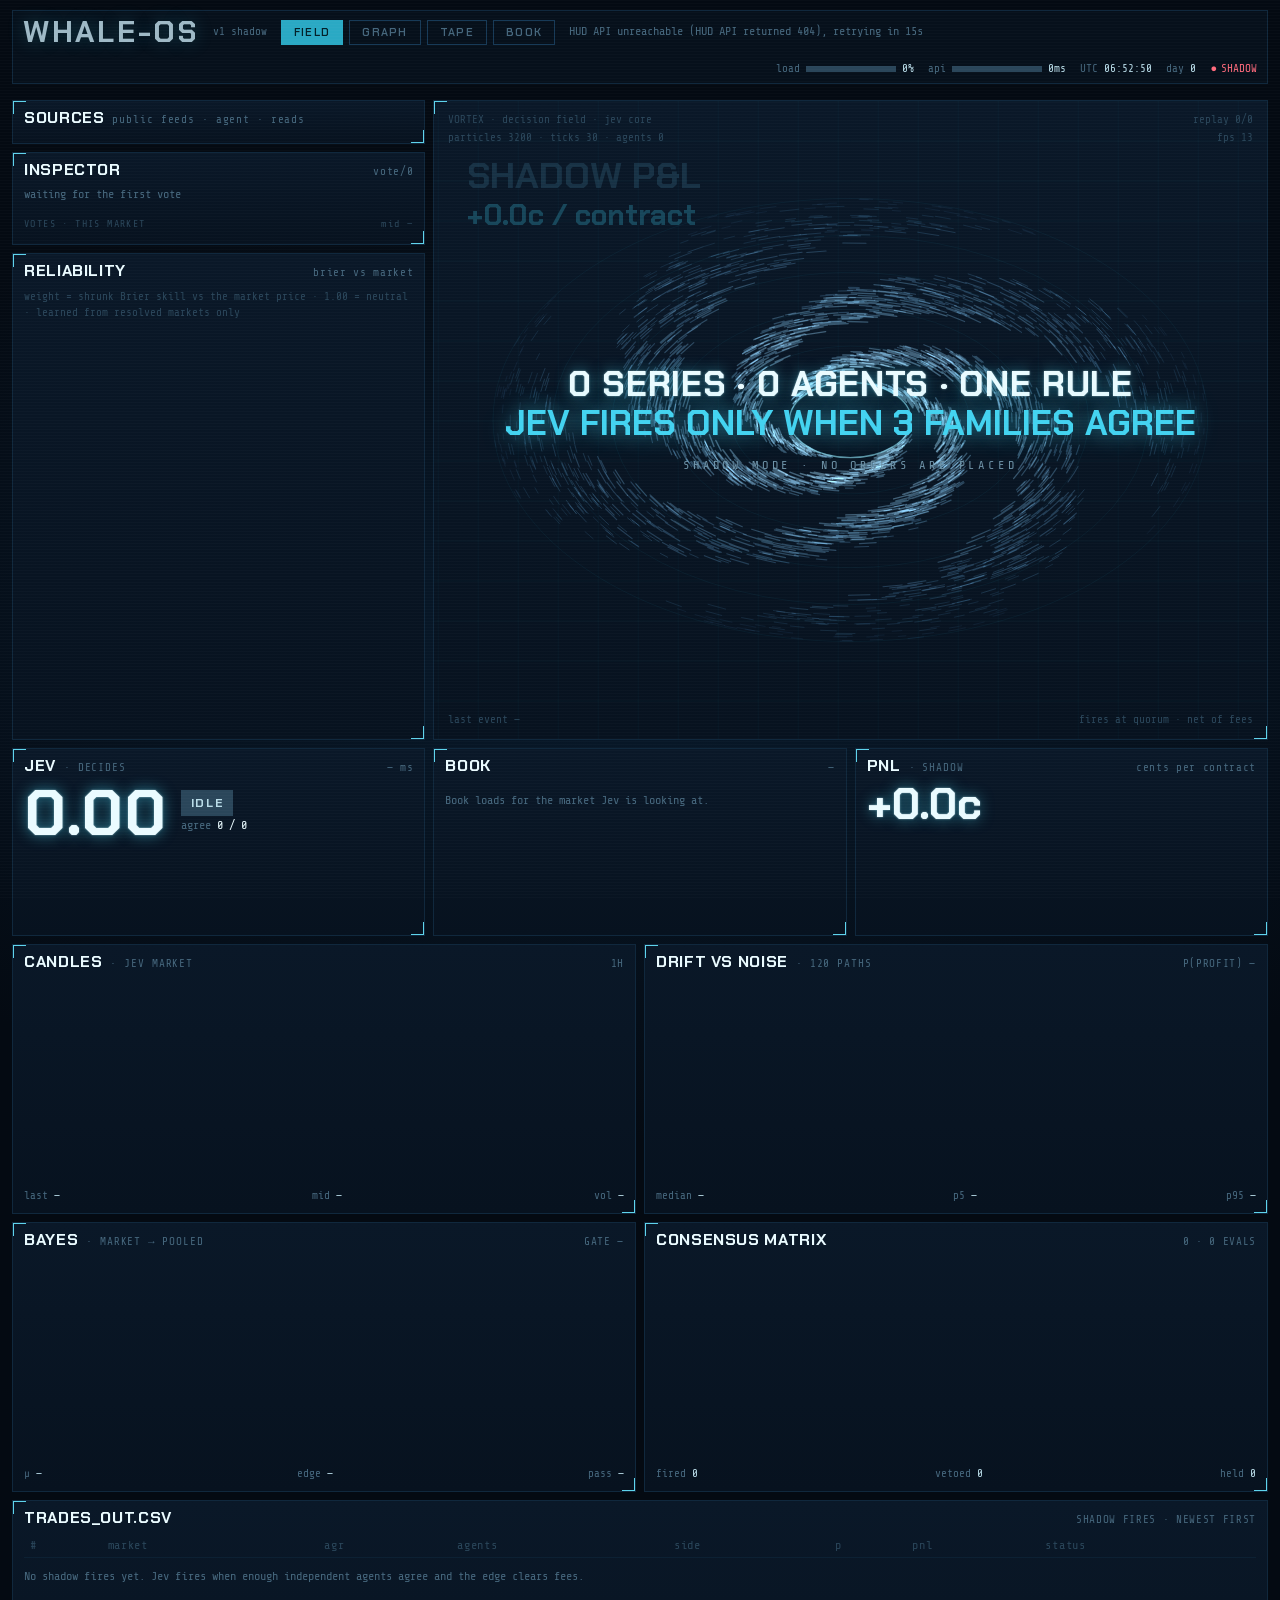
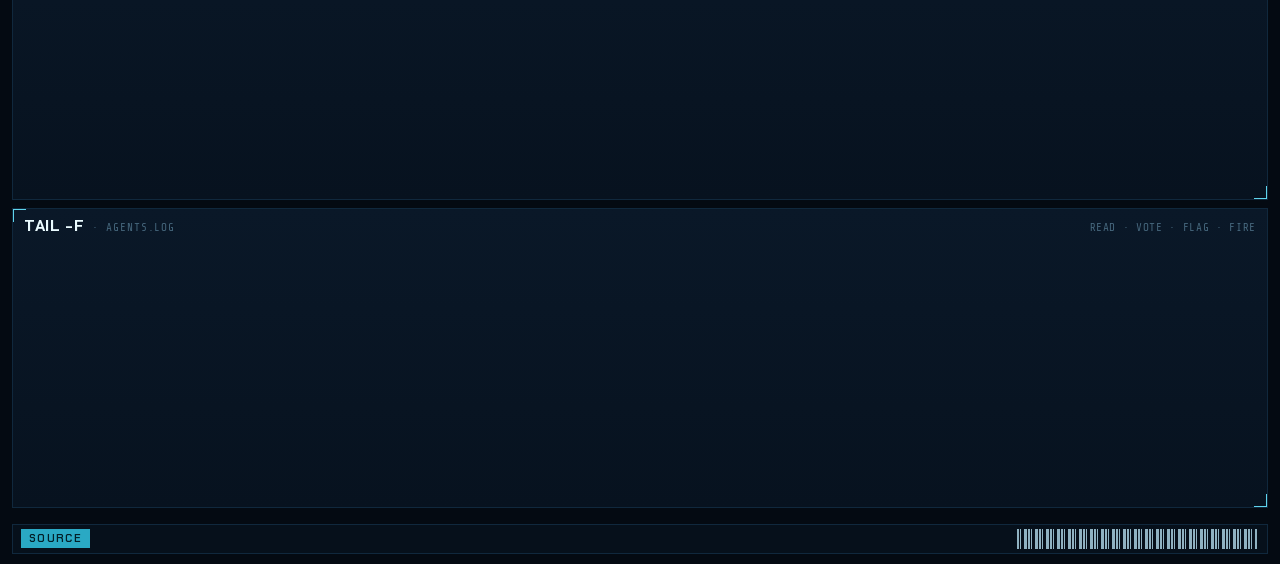
==== commit d6dc6bb1: "feat(whale-os): ops tooling, HISTORY hot-reload, status report - scripts/whale_os.ps1 and scripts/wh" ====
--- a/Swarm-Kalshi/consensus/hud/static/index.html
+++ b/Swarm-Kalshi/consensus/hud/static/index.html
@@ -512,7 +512,11 @@
     const errRate = a.runs_24h ? a.errors_24h / a.runs_24h : 0;   // flag only a failing agent, not one stray timeout
     const state = !a.enabled ? "offline" : errRate > .2 ? `<span class="st-err">err ${(errRate*100)|0}%</span>` : live ? `<span class="st-poll">polling</span>` : "idle";
     const l1 = t.querySelector(".l1"), l2 = t.querySelector(".l2");
-    l1.innerHTML = `<b>${a.sources.length}</b> src · ${state}`; l1.title = a.family;
+    const cal = S.calibration || {};
+    l1.innerHTML = a.name === "history" && a.enabled
+      ? (cal.exists ? `table <b>${cal.series.length}</b> series · <b>${fmt(cal.age_days,1)}d</b> old · ${state}` : `<span class="st-err">no table</span> · run calibrate`)
+      : `<b>${a.sources.length}</b> src · ${state}`;
+    l1.title = a.name === "history" && cal.missing && cal.missing.length ? `${a.family} · not covered: ${cal.missing.join(", ")}` : a.family;
     l2.innerHTML = a.enabled ? `sig <b>${a.votes_24h}</b> · lat <b>${a.avg_latency_ms|0}ms</b> · err <b>${a.errors_24h}</b> · w <b>${fmt(a.weight,2)}</b>` : `enable in whale_os.yaml`;
     l2.title = a.last_error || "";
     a._cv = t.querySelector("canvas"); });
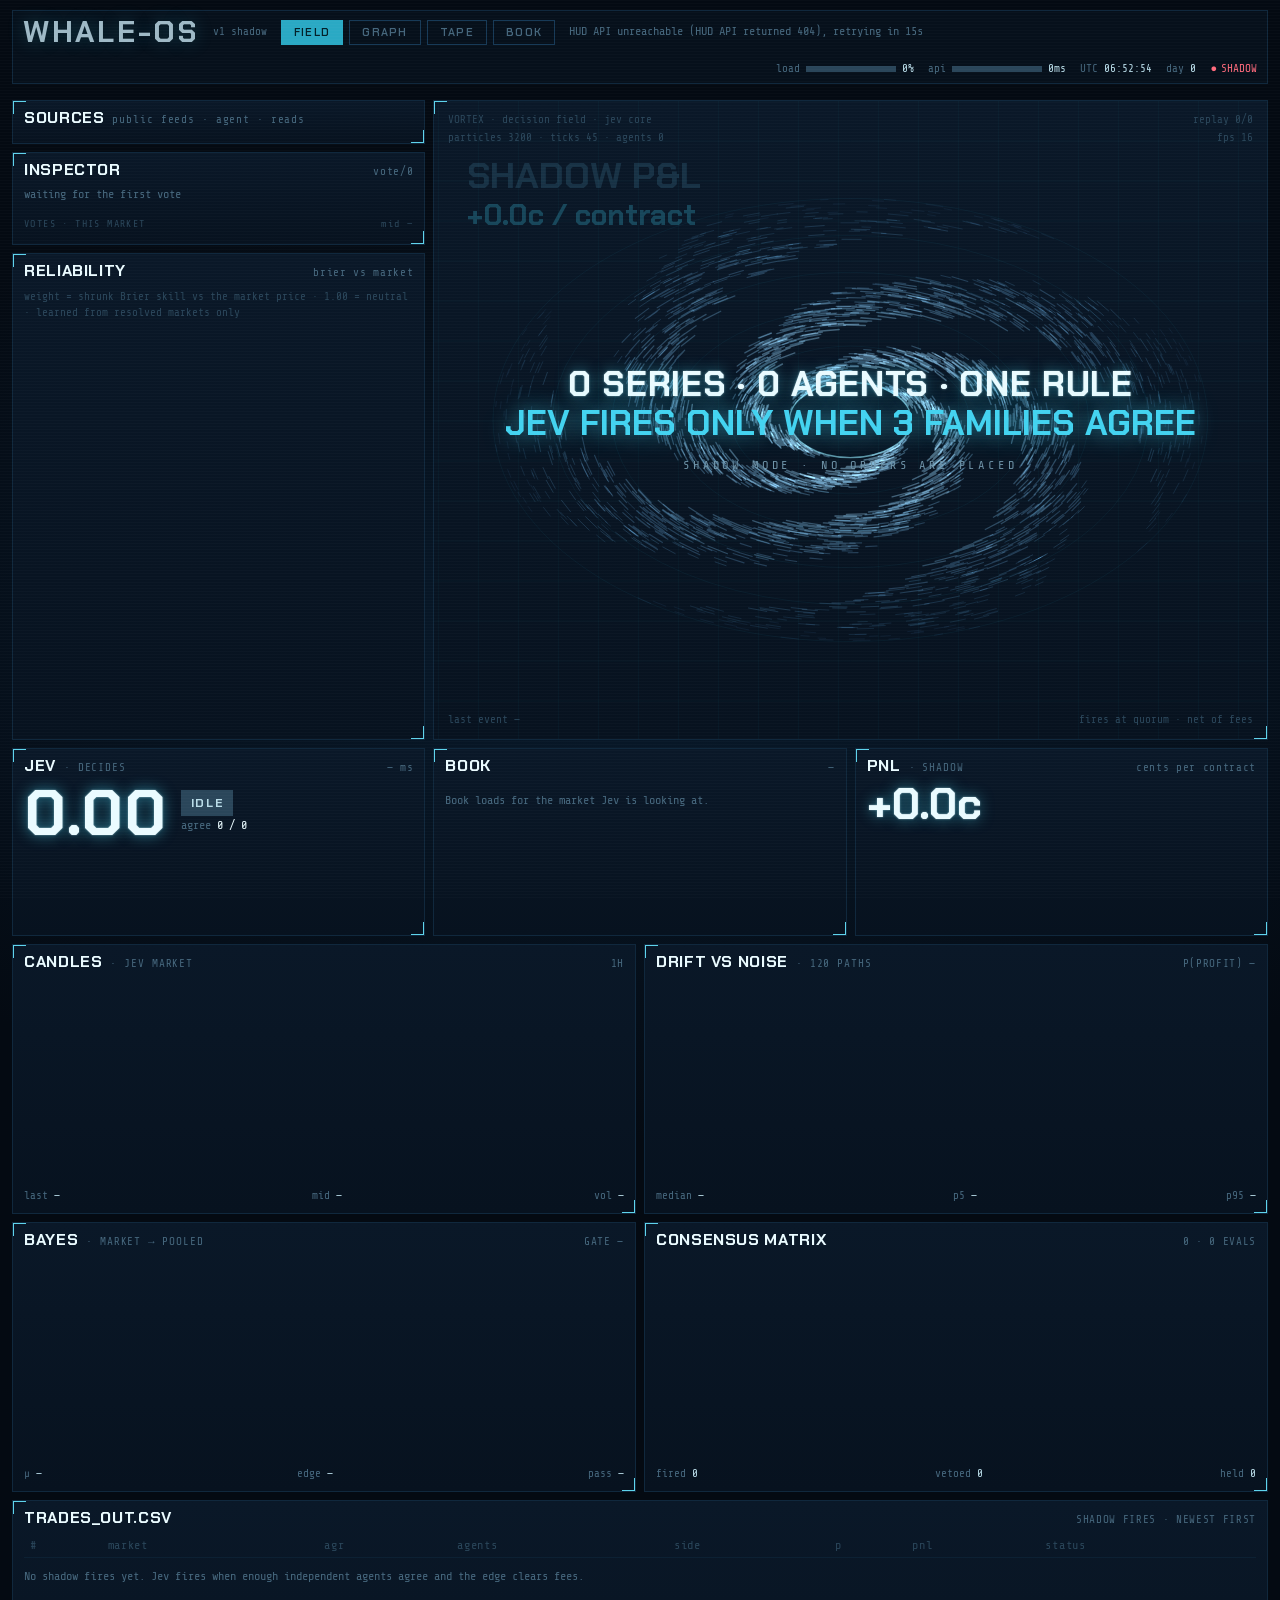
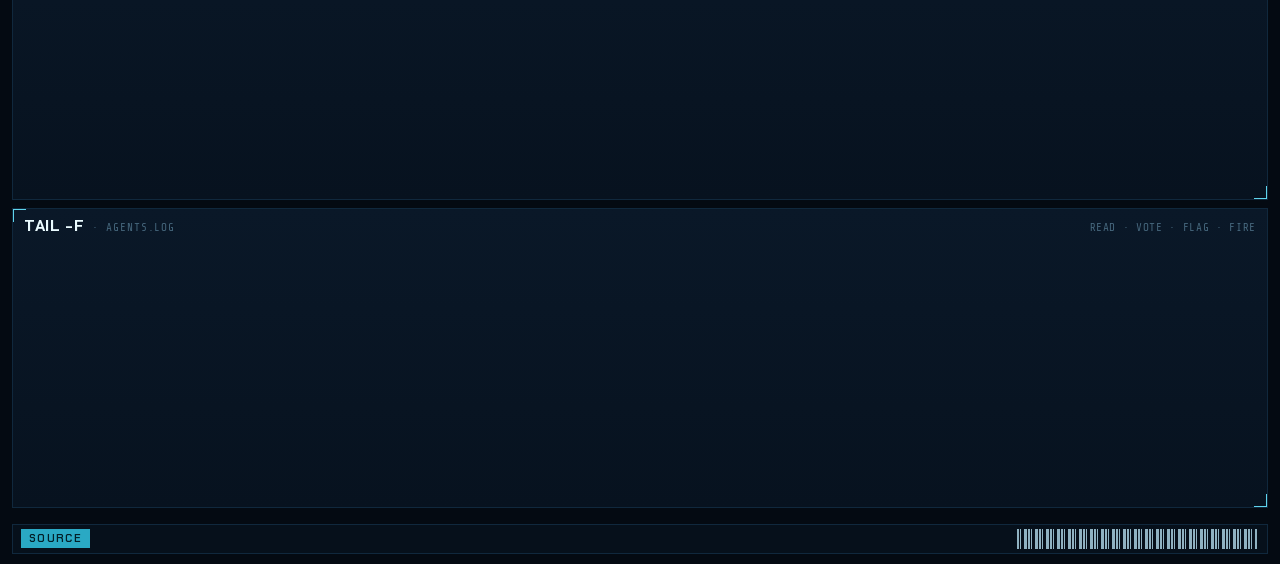
==== commit f7ef6b4b: "fix(whale-os): make shadow evidence trustworthy (independent review) - Gate and book shadow trades a" ====
--- a/Swarm-Kalshi/consensus/hud/static/index.html
+++ b/Swarm-Kalshi/consensus/hud/static/index.html
@@ -614,7 +614,9 @@
   $("ghostV").textContent = `${sgn(s.total_pnl_cents,1)} / contract · ${s.resolved_fired} settled`;
   const ci = s.pnl_ci95_cents;
   $("pnlKv").innerHTML = [["trades", `${s.fired} fired · ${s.resolved_fired} settled`], ["win rate", s.win_rate === null ? "—" : fmt(s.win_rate*100,1,"%")],
-    ["mean / expected", `${sgn(s.mean_pnl_cents,2)} / ${sgn(s.mean_expected_edge_cents,2)}`], ["95% ci", ci ? `${fmt(ci[0],1)} to ${fmt(ci[1],1)}` : "—"]]
+    ["mean / expected", `${sgn(s.mean_pnl_cents,2)} / ${sgn(s.mean_expected_edge_cents,2)}`], ["95% ci · by event", ci ? `${fmt(ci[0],1)} to ${fmt(ci[1],1)}` : "—"],
+    ["go / no-go", (() => { const g = S.go_no_go;
+      return `<span class="${g.pass ? "ok" : ""}">${g.pass ? "PASS" : "not yet"}</span> · ${g.resolved}/${g.target} mkts · ${g.events}/${g.target_events} events`; })()]]
     .map(([k,v]) => `<span>${k}</span><b>${v}</b>`).join("");
 }
 
@@ -623,7 +625,7 @@
   $("trBody").innerHTML = tr.map((t,i) => `<tr><td class="n">${String(tr.length-i).padStart(3,"0")}</td><td title="${esc(t.ticker)}">${esc(short(t.ticker))}</td>
     <td class="a">${t.agree}</td><td>${esc(t.agents.join("+") || "—")}</td><td class="${t.side === "yes" ? "ok" : "bad"}">${t.side} ${t.price_cents}c</td>
     <td class="r">${t.p.toFixed(2)}</td><td class="r ${t.pnl_cents > 0 ? "ok" : t.pnl_cents < 0 ? "bad" : ""}">${t.pnl_cents === null ? "—" : sgn(t.pnl_cents,1)}</td>
-    <td class="${t.outcome === null ? "" : "ok"}">${t.outcome === null ? "open" : "settled"}</td></tr>`).join("");
+    <td class="${t.outcome === null || t.outcome === -1 ? "" : "ok"}">${t.outcome === null ? "open" : t.outcome === -1 ? "void" : "settled"}</td></tr>`).join("");
 }
 
 function renderLog(active){
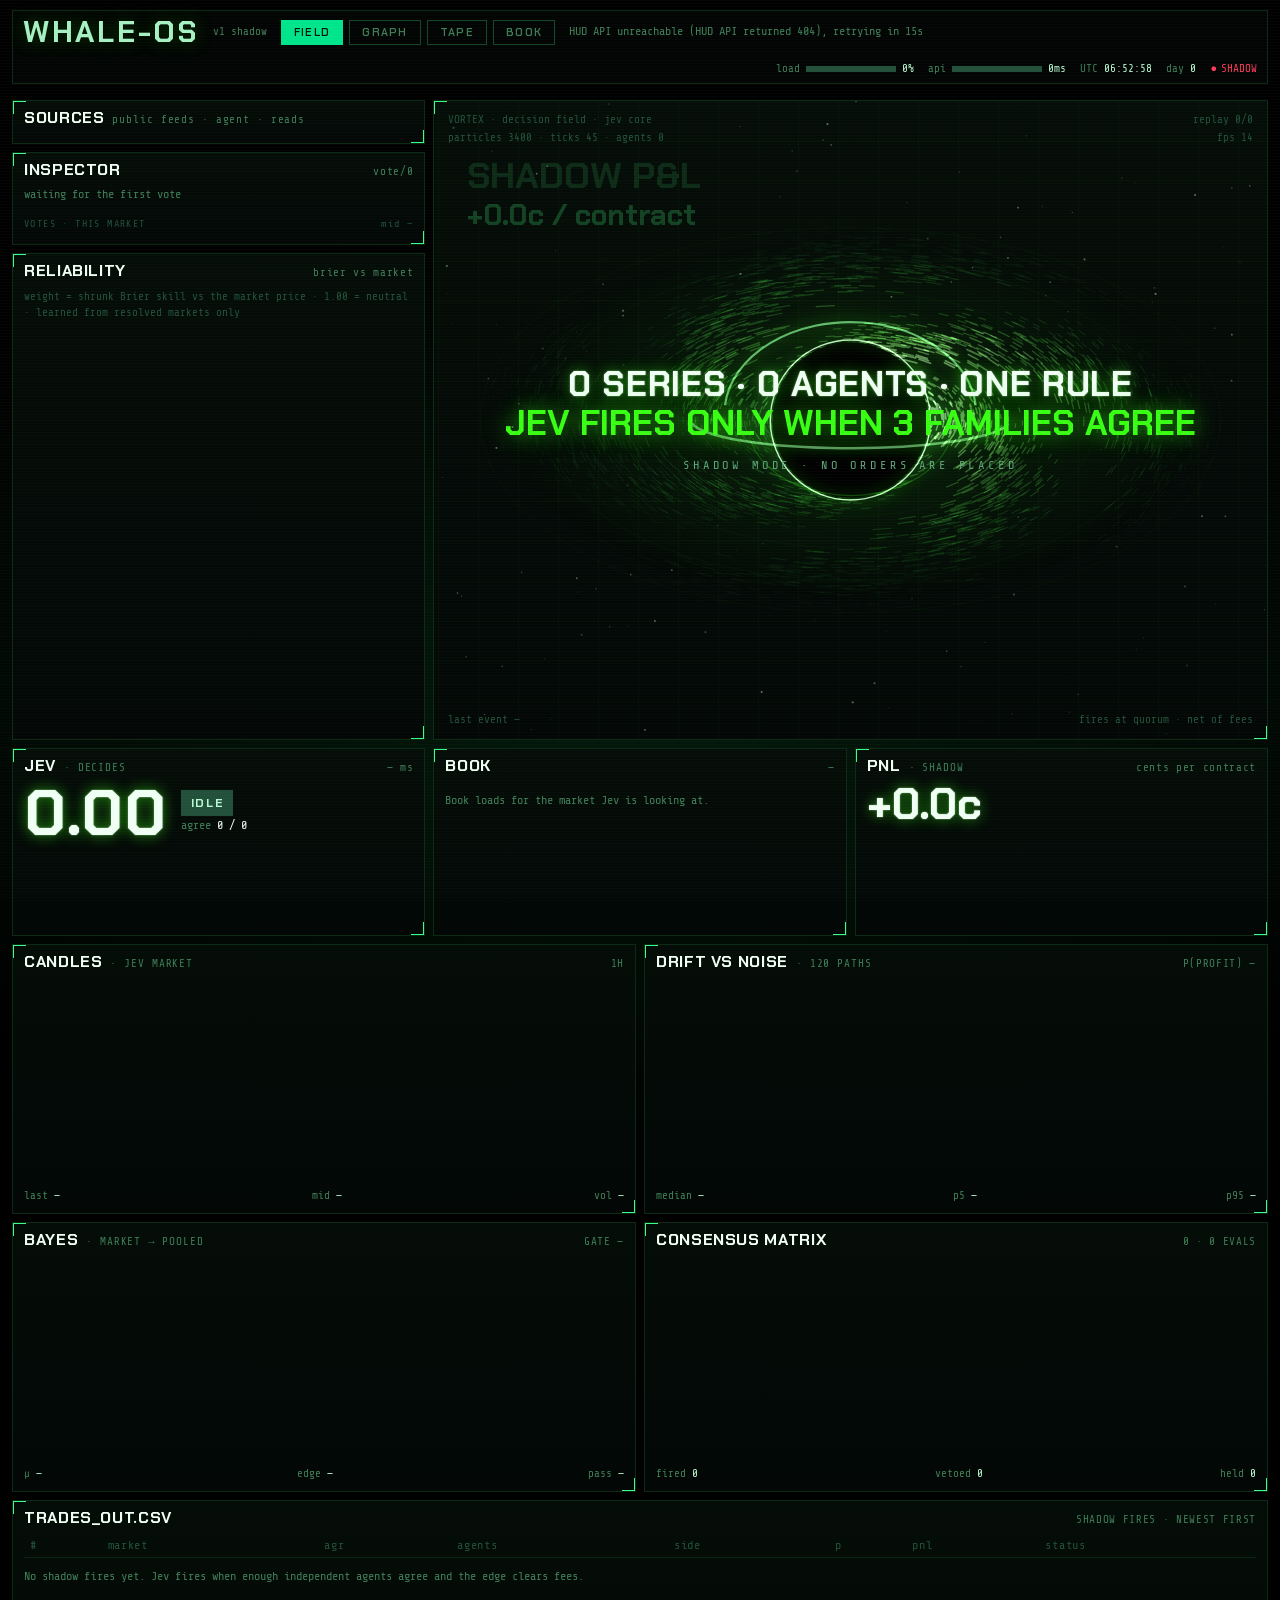
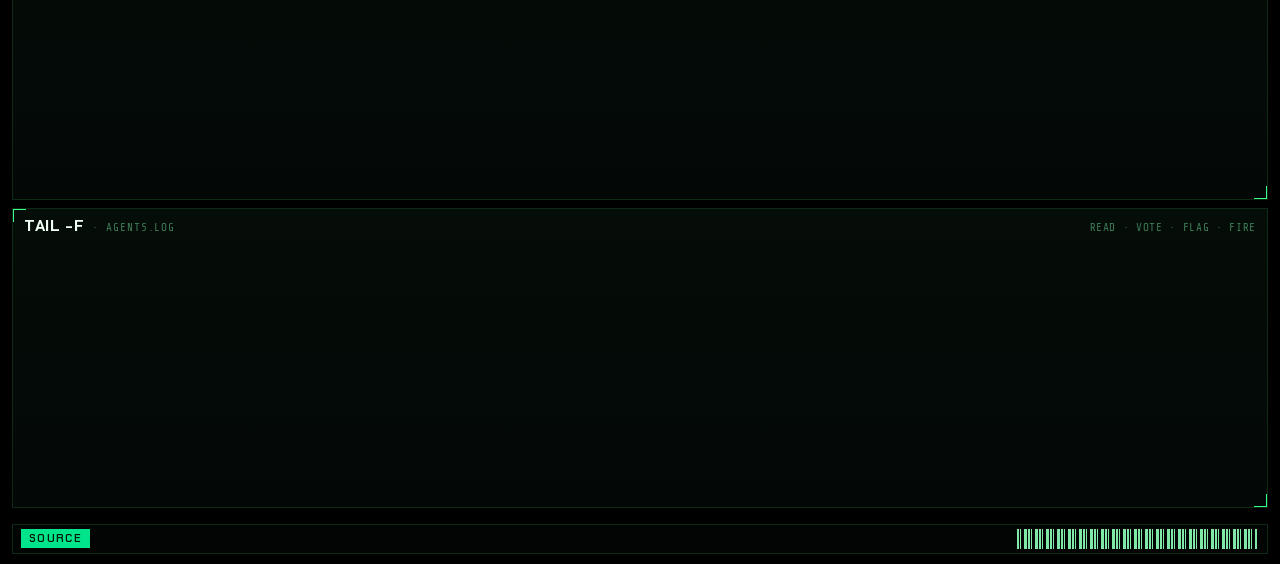
==== commit 0b14a0a7: "feat(whale-os): black-hole HUD theme (black + neon green) - Palette: black panels, neon greens; ambe" ====
--- a/Swarm-Kalshi/consensus/hud/static/index.html
+++ b/Swarm-Kalshi/consensus/hud/static/index.html
@@ -9,18 +9,19 @@
 <link href="https://fonts.googleapis.com/css2?family=Chakra+Petch:wght@500;600;700&family=Share+Tech+Mono&display=swap" rel="stylesheet">
 <style>
 :root{
-  --bg:#040A12; --bg2:#06101B; --panel:#07121F; --panel2:#0A1828; --line:#10283D; --line2:#173A57;
-  --bracket:#5FD4EC; --text:#B9DCE8; --bright:#EAFBFF; --dim:#46677D; --dimmer:#2A465A;
-  --cyan:#43D3F0; --blue:#2F7FD8; --blue2:#1E5FA8; --teal:#2AA9C4;
-  --yes:#43D3F0; --no:#F0A85A; --veto:#FF6B7D; --flat:#2D4A60;
+  /* black + neon green; amber = NO side, red = veto, so the three still read apart at a glance */
+  --bg:#000000; --bg2:#020503; --panel:#030806; --panel2:#050D08; --line:#0D2A17; --line2:#15462A;
+  --bracket:#39FF88; --text:#B8F7CF; --bright:#EFFFF3; --dim:#3F7D57; --dimmer:#22503A;
+  --cyan:#39FF14; --blue:#00C853; --blue2:#0A7A34; --teal:#00E58C;
+  --yes:#39FF14; --no:#FFB020; --veto:#FF3B5C; --flat:#1E4D33;
   --mono:"Share Tech Mono",ui-monospace,Consolas,monospace;
   --head:"Chakra Petch","Share Tech Mono",sans-serif;
-  --glow:0 0 14px rgba(67,211,240,.55),0 0 2px rgba(234,251,255,.6);
+  --glow:0 0 14px rgba(57,255,20,.55),0 0 2px rgba(236,255,240,.6);
 }
 *{box-sizing:border-box}
 html,body{margin:0;background:var(--bg);color:var(--text);font:13px/1.45 var(--mono)}
 body{min-height:100vh;overflow-x:hidden;
-  background:radial-gradient(1400px 700px at 50% 30%,#081A2C 0%,var(--bg) 70%)}
+  background:radial-gradient(1400px 700px at 50% 32%,#031A0B 0%,var(--bg) 68%)}
 body::after{content:"";position:fixed;inset:0;pointer-events:none;z-index:50;
   background:repeating-linear-gradient(180deg,rgba(255,255,255,.018) 0 1px,transparent 1px 3px)}
 :focus-visible{outline:2px solid var(--cyan);outline-offset:2px}
@@ -41,11 +42,11 @@
 /* top bar */
 .top{grid-column:1/-1;display:flex;align-items:center;gap:14px;padding:6px 10px;border:1px solid var(--line);
   background:var(--bg2);flex-wrap:wrap}
-.logo{font:700 30px/1 var(--head);letter-spacing:.09em;color:#9FB9C6;text-shadow:0 0 18px rgba(67,211,240,.25)}
+.logo{font:700 30px/1 var(--head);letter-spacing:.09em;color:#A6F0C2;text-shadow:0 0 18px rgba(57,255,20,.25)}
 .ver{color:var(--dim);font-size:11px}
 .tabs{display:flex;gap:6px}
 .tabs a{font:600 11px/1 var(--head);letter-spacing:.12em;color:var(--dim);padding:6px 12px;border:1px solid var(--line2);text-decoration:none}
-.tabs a.on{background:var(--teal);color:#032029;border-color:var(--teal)}
+.tabs a.on{background:var(--teal);color:#001A05;border-color:var(--teal)}
 .crumb{color:var(--dim);font-size:12px}
 .sys{margin-left:auto;display:flex;align-items:center;gap:14px;font-size:11px;color:var(--dim);flex-wrap:wrap}
 .sys b{color:var(--text);font-weight:400}
@@ -58,7 +59,7 @@
 /* agent tiles */
 .tiles{grid-column:1/-1;display:grid;grid-template-columns:repeat(7,minmax(0,1fr));gap:8px}
 .tile{display:grid;grid-template-columns:44px 1fr;gap:4px 10px;padding:10px 11px 6px}
-.tile svg.ic{width:40px;height:40px;color:var(--cyan);filter:drop-shadow(0 0 6px rgba(67,211,240,.5));grid-row:1/3;align-self:center}
+.tile svg.ic{width:40px;height:40px;color:var(--cyan);filter:drop-shadow(0 0 6px rgba(57,255,20,.5));grid-row:1/3;align-self:center}
 .tile .nm{font:700 15px/1 var(--head);color:var(--bright);letter-spacing:.06em;display:flex;justify-content:space-between}
 .tile .nm em{font-style:normal;color:var(--dim);font-size:11px}
 .tile .meta{color:var(--dim);font-size:11px;white-space:nowrap;overflow:hidden;text-overflow:ellipsis}
@@ -90,15 +91,15 @@
 .insp .why{margin-top:6px;color:var(--dim);font-size:11px;max-height:46px;overflow:hidden}
 .vrow{display:grid;grid-template-columns:62px 1fr 40px;gap:8px;align-items:center;height:17px;font-size:11px}
 .vrow .nm{color:var(--text)} .vrow .v{text-align:right;color:var(--dim)} .vrow.ab .nm,.vrow.ab .v{color:var(--dimmer)}
-.vbar{position:relative;height:8px;background:#0B1C2C}
+.vbar{position:relative;height:8px;background:#06170D}
 .vbar i{position:absolute;top:0;bottom:0;left:0;background:linear-gradient(90deg,var(--blue2),var(--cyan));transition:width .6s}
 .vbar u{position:absolute;top:-3px;bottom:-3px;width:2px;background:var(--no)}
 .vh{margin:8px 0 3px;font-size:10px;letter-spacing:.14em;color:var(--dimmer);display:flex;justify-content:space-between}
 .rel .rrow{display:grid;grid-template-columns:62px 1fr 44px 52px 28px;gap:8px;align-items:center;height:20px;font-size:11px}
 .rel .rrow span{color:var(--dim);text-align:right} .rel .rrow .nm{color:var(--text);text-align:left}
 .rel .rrow.hd span{color:var(--dimmer);letter-spacing:.08em}
-.rel .wb{height:8px;background:#0B1C2C;position:relative}
-.rel .wb i{position:absolute;inset:0 auto 0 0;background:linear-gradient(90deg,#1E5FA8,#43D3F0)}
+.rel .wb{height:8px;background:#06170D;position:relative}
+.rel .wb i{position:absolute;inset:0 auto 0 0;background:linear-gradient(90deg,#0A7A34,#39FF14)}
 .rel .wb u{position:absolute;top:-2px;bottom:-2px;left:50%;width:1px;background:var(--dim)}
 .rel .note{margin-top:8px;color:var(--dimmer);font-size:11px;line-height:1.5}
 
@@ -109,33 +110,33 @@
 .fhud.b{top:auto;bottom:10px}
 .head{position:absolute;left:0;right:0;top:50%;transform:translateY(-50%);text-align:center;pointer-events:none;padding:0 14px}
 .head .l1{font:700 clamp(15px,4.2cqw,46px)/1.08 var(--head);color:var(--bright);letter-spacing:.02em;text-shadow:var(--glow)}
-.head .l2{font:700 clamp(15px,4.2cqw,46px)/1.12 var(--head);color:var(--cyan);text-shadow:0 0 22px rgba(67,211,240,.7)}
-.head .l3{margin-top:14px;font-size:12px;letter-spacing:.32em;color:#6E93A8}
-.ghost{position:absolute;left:4%;top:9%;z-index:0;pointer-events:none;font:700 clamp(18px,4.4cqw,44px)/1 var(--head);color:#1E3D52;opacity:.7}
-.ghost small{display:block;font-size:.8em;color:#1D5B70;margin-top:6px}
+.head .l2{font:700 clamp(15px,4.2cqw,46px)/1.12 var(--head);color:var(--cyan);text-shadow:0 0 22px rgba(57,255,20,.7)}
+.head .l3{margin-top:14px;font-size:12px;letter-spacing:.32em;color:#5FA77A}
+.ghost{position:absolute;left:4%;top:9%;z-index:0;pointer-events:none;font:700 clamp(18px,4.4cqw,44px)/1 var(--head);color:#12391F;opacity:.7}
+.ghost small{display:block;font-size:.8em;color:#1A5A30;margin-top:6px}
 
 .jev .big{display:flex;align-items:center;gap:14px}
 .jev .num{font:700 64px/1 var(--head);color:var(--bright);text-shadow:var(--glow);letter-spacing:.01em}
-.badge{font:700 12px/1 var(--head);letter-spacing:.14em;padding:5px 10px;background:var(--teal);color:#032029}
+.badge{font:700 12px/1 var(--head);letter-spacing:.14em;padding:5px 10px;background:var(--teal);color:#001A05}
 .badge.hold{background:var(--dimmer);color:var(--text)} .badge.veto{background:var(--veto);color:#2A0710}
 .jev .ag{color:var(--dim);font-size:12px;margin-top:4px} .jev .ag b{color:var(--bright);font-weight:400}
 .segs{display:grid;gap:3px;margin:10px 0 8px}
 .segs i{height:14px;background:var(--dimmer);transition:background .5s}
-.segs i.yes{background:var(--yes);box-shadow:0 0 8px rgba(67,211,240,.5)} .segs i.no{background:var(--no)}
-.segs i.flat{background:#1F4A66} .segs i.abstain{background:#0D2233}
+.segs i.yes{background:var(--yes);box-shadow:0 0 8px rgba(57,255,20,.5)} .segs i.no{background:var(--no)}
+.segs i.flat{background:#164D2E} .segs i.abstain{background:#082012}
 .kv2{display:grid;grid-template-columns:1fr auto;gap:3px 10px;font-size:12px}
 .kv2 span{color:var(--dim)} .kv2 b{font-weight:400;color:var(--text);text-align:right}
 
 .ladder{font-size:12px}
 .lrow{display:grid;grid-template-columns:62px 1fr 56px;gap:8px;align-items:center;height:19px}
-.lrow .bar{height:12px;background:#36526A;transition:width .7s cubic-bezier(.2,.8,.2,1);justify-self:end}
+.lrow .bar{height:12px;background:#1D5A35;transition:width .7s cubic-bezier(.2,.8,.2,1);justify-self:end}
 .lrow.bid .bar{background:linear-gradient(90deg,var(--blue2),var(--teal));justify-self:start}
 .lrow .px{color:var(--text)} .lrow .q{text-align:right;color:var(--dim)}
 .mid{text-align:center;color:var(--dim);font-size:11px;border-top:1px dashed var(--line2);border-bottom:1px dashed var(--line2);margin:3px 0;padding:2px 0}
 .empty{color:var(--dim);font-size:12px;padding:10px 0}
 
 .pnl .num{font:700 44px/1 var(--head);color:var(--bright);text-shadow:var(--glow)}
-.pnl .num.neg{color:#FFC2CA;text-shadow:0 0 14px rgba(255,107,125,.5)}
+.pnl .num.neg{color:#FFB8C4;text-shadow:0 0 14px rgba(255,59,92,.5)}
 .pnl canvas{width:100%;height:84px;display:block;margin-top:8px}
 
 .row3>.p{grid-column:span 3;height:270px;display:flex;flex-direction:column}
@@ -148,15 +149,15 @@
 .logp{grid-column:6/13;height:300px}
 table{width:100%;border-collapse:collapse;font-size:12px}
 th{font-weight:400;color:var(--dimmer);text-align:left;padding:3px 6px;letter-spacing:.06em}
-td{padding:3px 6px;border-top:1px solid #0C2133;white-space:nowrap;overflow:hidden;text-overflow:ellipsis;max-width:260px}
+td{padding:3px 6px;border-top:1px solid #0A2414;white-space:nowrap;overflow:hidden;text-overflow:ellipsis;max-width:260px}
 td.n{color:var(--dimmer)} td.a{color:var(--cyan)} td.r{text-align:right}
-.ok{color:var(--yes)} .bad{color:var(--veto)}
+.ok{color:var(--yes)} .bad{color:var(--veto)} .sno{color:var(--no)}
 .log{font-size:12px}
 .ll{display:grid;grid-template-columns:92px 44px 74px 1fr 60px;gap:8px;height:21px;align-items:center;padding:0 4px;white-space:nowrap}
 .ll .t{color:var(--dimmer)} .ll .w{color:var(--text);overflow:hidden;text-overflow:ellipsis} .ll .ms{text-align:right;color:var(--dimmer)}
-.ll .k-fire{color:var(--cyan)} .ll .k-vote{color:#7FB8FF} .ll .k-read{color:var(--dim)} .ll .k-flag{color:var(--no)}
+.ll .k-fire{color:var(--cyan)} .ll .k-vote{color:#00FFC6} .ll .k-read{color:var(--dim)} .ll .k-flag{color:var(--no)}
 .ll .k-veto{color:var(--veto)} .ll .k-hold{color:var(--dim)} .ll .ag{color:var(--bright)}
-.ll.now{background:rgba(67,211,240,.08);box-shadow:inset 2px 0 0 var(--cyan)}
+.ll.now{background:rgba(57,255,20,.08);box-shadow:inset 2px 0 0 var(--cyan)}
 
 .stats{grid-column:1/-1;display:grid;grid-template-columns:repeat(8,minmax(0,1fr));gap:8px}
 .stat .lb{font-size:11px;letter-spacing:.14em;color:var(--dim)}
@@ -166,12 +167,12 @@
 
 .marq{grid-column:1/-1;display:flex;align-items:center;gap:12px;border:1px solid var(--line);background:var(--bg2);
   height:30px;overflow:hidden;margin-bottom:10px}
-.marq .tag{font:600 11px/1 var(--head);color:#032029;background:var(--teal);padding:4px 8px;margin-left:8px;letter-spacing:.12em}
+.marq .tag{font:600 11px/1 var(--head);color:#001A05;background:var(--teal);padding:4px 8px;margin-left:8px;letter-spacing:.12em}
 .marq .rail{flex:1;overflow:hidden;white-space:nowrap;mask-image:linear-gradient(90deg,transparent,#000 4%,#000 96%,transparent)}
 .marq .track{display:inline-block;padding-left:100%;color:var(--dim);font-size:12px;animation:scroll 70s linear infinite}
 .marq .track b{color:var(--text);font-weight:400}
 .barcode{width:240px;height:20px;margin-right:10px;
-  background:repeating-linear-gradient(90deg,#8FB2C2 0 2px,transparent 2px 3px,#8FB2C2 3px 4px,transparent 4px 7px,#8FB2C2 7px 10px,transparent 10px 11px)}
+  background:repeating-linear-gradient(90deg,#7FE8A6 0 2px,transparent 2px 3px,#7FE8A6 3px 4px,transparent 4px 7px,#7FE8A6 7px 10px,transparent 10px 11px)}
 @keyframes scroll{to{transform:translateX(-100%)}}
 
 @media (max-width:1400px){
@@ -305,10 +306,10 @@
 const sgn = (n, d=1, u="c") => (n === null || n === undefined) ? "—" : (n >= 0 ? "+" : "") + (+n).toFixed(d) + u;
 const short = t => { t = String(t || ""); return t.length > 26 ? t.slice(0, 12) + "…" + t.slice(-12) : t; };
 const hhmm = ts => { if (!ts) return "--:--"; const d = new Date(ts * 1000); return d.toISOString().slice(5, 10).replace("-", "/") + " " + d.toISOString().slice(11, 16); };
-const C = {cyan:"#43D3F0", blue:"#2F7FD8", blue2:"#1E5FA8", teal:"#2AA9C4", yes:"#43D3F0", no:"#F0A85A", veto:"#FF6B7D",
-           flat:"#2D4A60", dim:"#46677D", dimmer:"#2A465A", bright:"#EAFBFF", text:"#B9DCE8", line:"#10283D"};
-const FAM = {microstructure:"#43D3F0", weather_model:"#7FB8FF", crypto_model:"#9C8CFF", history:"#E3CF7A",
-             cross_venue:"#F29BC6", research:"#6FF0C8"};
+const C = {cyan:"#39FF14", blue:"#00C853", blue2:"#0A7A34", teal:"#00E58C", yes:"#39FF14", no:"#FFB020", veto:"#FF3B5C",
+           flat:"#1E4D33", dim:"#3F7D57", dimmer:"#22503A", bright:"#EFFFF3", text:"#B8F7CF", line:"#0D2A17"};
+const FAM = {microstructure:"#39FF14", weather_model:"#00FFC6", crypto_model:"#B6FF3B", history:"#E9FF70",
+             cross_venue:"#00E5A0", research:"#7DFFB2"};
 const LABEL = {book:"BOOK", whales:"WHALES", weather:"WEATHER", crypto:"CRYPTO", history:"HISTORY", xvenue:"XVENUE", research:"RESEARCH"};
 const ICON = {
   book:'<path d="M8 10h22M14 16h16M10 22h20M16 28h14" /><path d="M6 6v28h28" opacity=".5"/>',
@@ -332,7 +333,7 @@
   const n = vals.length, lo = Math.min(0, ...vals), hi = Math.max(0, ...vals), span = Math.max(1e-9, hi - lo);
   const k = Math.max(Math.min(n, 2), Math.floor(n * t));
   const X = i => n === 1 ? w : i/(n-1)*w, Y = v => h-2-((v-lo)/span)*(h-6), z = Y(0);
-  if (lo < 0) { g.strokeStyle = "rgba(70,103,125,.5)"; g.setLineDash([3,3]); g.beginPath(); g.moveTo(0,z); g.lineTo(w,z); g.stroke(); g.setLineDash([]); }
+  if (lo < 0) { g.strokeStyle = "rgba(62,125,87,.5)"; g.setLineDash([3,3]); g.beginPath(); g.moveTo(0,z); g.lineTo(w,z); g.stroke(); g.setLineDash([]); }
   g.beginPath(); g.moveTo(0,z); for (let i=0;i<k;i++) g.lineTo(X(i),Y(vals[i])); g.lineTo(X(k-1),z); g.closePath();
   const gr = g.createLinearGradient(0,0,0,h); gr.addColorStop(0,color+"55"); gr.addColorStop(1,color+"05"); g.fillStyle = gr; g.fill();
   g.beginPath(); for (let i=0;i<k;i++) i ? g.lineTo(X(i),Y(vals[i])) : g.moveTo(X(i),Y(vals[i]));
@@ -349,21 +350,22 @@
 const famOf = name => { const a = S && S.agents.find(x => x.name === name); return a ? a.family : ""; };
 
 /* ---------- FIELD: vortex + source/agent graph + flowing particles ---------- */
-const VB = 10;
+const VB = 10, HF = .21;      // HF: event-horizon radius as a fraction of the disk radius
 const Field = {
   cv: null, g: null, w: 0, h: 0, vortex: [], vcol: [], flows: [], bursts: [], nodes: {}, core: {x: 0, y: 0},
   t: 0, ticks: 0, fps: 0, frames: 0, lastFps: 0, coreHot: 0,
   init(){ this.cv = $("fieldCv"); this.seedVortex(); requestAnimationFrame(this.frame.bind(this)); },
-  seedVortex(){ const n = RM ? 700 : 3200, arms = 4; this.vortex = [];
-    for (let i=0;i<n;i++){ const r = .17 + .83*Math.pow(Math.random(), 1.25), arm = i % arms;
-      // log-spiral arms with scatter: dense near the hole, loose at the rim
-      const a = arm*Math.PI*2/arms + Math.log(r)*2.6 + (Math.random()-.5)*(.38 + r*.6);
-      const s = .4 + Math.random()*.6, br = 1 - r, al = (.10 + .62*Math.pow(br, .7))*(.55 + .45*s);
-      this.vortex.push({r, a, s, k: Math.min(VB-1, (al/.72*VB)|0)}); }
-    // pre-bucket by brightness so a frame sets the stroke style VB times, not once per particle
-    this.vortex.sort((p, q) => p.k - q.k);
+  seedVortex(){ const n = RM ? 700 : 3400; this.vortex = [];
+    for (let i=0;i<n;i++) this.vortex.push(this.spawnP(true));
+    // colour by heat: deep green at the rim -> neon green -> white-hot at the inner edge
     this.vcol = Array.from({length: VB}, (_, k) => { const t = (k + .5)/VB;
-      return `rgba(${55+120*t|0},${135+95*t|0},${205+50*t|0},${(.06 + .46*t).toFixed(3)})`; }); },
+      return `rgba(${(18+220*t*t)|0},${(105+150*t)|0},${(40+200*t*t*t)|0},${(.05 + .55*t).toFixed(3)})`; });
+    this.buckets = Array.from({length: VB}, () => []);
+    this.stars = Array.from({length: RM ? 60 : 170}, () => ({x: Math.random(), y: Math.random(), z: Math.random(), ph: Math.random()*7})); },
+  // a disk particle on one of four log-spiral arms; new ones enter at the rim and fall inward
+  spawnP(initial){ const arms = 4, arm = (Math.random()*arms)|0;
+    const r = initial ? HF + (1 - HF)*Math.pow(Math.random(), 1.1) : .95 + Math.random()*.08;
+    return {r, a: arm*Math.PI*2/arms + Math.log(r)*2.6 + (Math.random()-.5)*(.38 + r*.6), s: .4 + Math.random()*.6}; },
   // even spread on an ellipse, skipping a band either side of horizontal so nothing sits under the headline
   ring(n, skip){ const per = [Math.ceil(n/2), Math.floor(n/2)], out = [];
     const arc = (a0, a1, k) => { for (let i=0;i<k;i++) out.push(k === 1 ? (a0+a1)/2 : a0 + (a1-a0)*i/(k-1)); };
@@ -398,48 +400,76 @@
     this.frames++; if (now - this.lastFps > 1000) { this.fps = this.frames; this.frames = 0; this.lastFps = now; }
     g.clearRect(0,0,w,h);
     // drifting grid
-    g.strokeStyle = "rgba(67,211,240,.035)"; g.lineWidth = 1;
+    g.strokeStyle = "rgba(57,255,20,.035)"; g.lineWidth = 1;
     for (let x = (this.t*6)%40; x < w; x += 40){ g.beginPath(); g.moveTo(x,0); g.lineTo(x,h); g.stroke(); }
     for (let y = 0; y < h; y += 40){ g.beginPath(); g.moveTo(0,y); g.lineTo(w,y); g.stroke(); }
-    // vortex: spiral arms rotating faster toward the hole (differential rotation), concentric guide rings
-    const R = Math.min(w*.47, h*.56), rot = RM ? 0 : this.t*.22, sy = .62;
-    g.strokeStyle = "rgba(67,211,240,.05)";
-    for (let k=1;k<=6;k++){ const rr = R*k/6; g.beginPath(); g.ellipse(cx, cy, rr, rr*sy, 0, 0, 7); g.stroke(); }
+    // black hole: starfield bent around the hole, an accretion disk spiralling inward (faster near
+    // the hole), a true-black circular shadow, its photon ring, the far side of the disk lensed up
+    // over the top, and the near side crossing in front
+    const R = Math.min(w*.48, h*.58), sy = .52, hr = R*HF;
+    const pulse = .5 + .5*Math.sin(this.t*2.2), hot = this.coreHot && now - this.coreHot < 600;
+    for (const st of this.stars){ const dx = st.x*w - cx, dy = (st.y*h - cy)/sy, d = Math.hypot(dx, dy);
+      if (d < hr*1.7) continue;
+      const push = 1 + (hr*hr*2.4)/(d*d), x = cx + dx*push, y = cy + dy*sy*push;     // lensing pushes stars outward
+      g.fillStyle = `rgba(205,255,220,${((.12 + .38*st.z)*(.65 + .35*Math.sin(this.t*1.3 + st.ph))).toFixed(3)})`;
+      g.fillRect(x, y, .8 + st.z, .8 + st.z); }
+    g.strokeStyle = "rgba(57,255,20,.035)";
+    for (let k=2;k<=6;k++){ const rr = R*k/6; g.beginPath(); g.ellipse(cx, cy, rr, rr*sy, 0, 0, 7); g.stroke(); }
     g.globalCompositeOperation = "lighter";
-    // each particle is a short streak along its orbit; one stroke per brightness bucket
-    g.lineCap = "round"; let lk = -1;
-    for (const p of this.vortex){
-      if (p.k !== lk) { if (lk >= 0) g.stroke(); lk = p.k; g.strokeStyle = this.vcol[lk]; g.lineWidth = .6 + lk*.12; g.beginPath(); }
-      const a = p.a + rot*(.35 + .9/p.r)*p.s, rr = p.r*R, tail = RM ? .012 : (.05 + .16*(1-p.r))*p.s;
-      g.moveTo(cx + Math.cos(a)*rr, cy + Math.sin(a)*rr*sy);
-      g.lineTo(cx + Math.cos(a - tail)*rr, cy + Math.sin(a - tail)*rr*sy);
-    }
-    if (lk >= 0) g.stroke(); g.lineWidth = 1; g.lineCap = "butt";
+    let glow = g.createRadialGradient(cx, cy, hr*.9, cx, cy, R*.95);
+    glow.addColorStop(0, `rgba(120,255,140,${hot ? .22 : .12})`); glow.addColorStop(.25, "rgba(57,255,20,.06)"); glow.addColorStop(1, "rgba(57,255,20,0)");
+    g.save(); g.translate(cx, cy); g.scale(1, sy); g.translate(-cx, -cy); g.fillStyle = glow;
+    g.beginPath(); g.arc(cx, cy, R*.95, 0, 7); g.fill(); g.restore();
+    for (const b of this.buckets) b.length = 0;
+    for (let i = 0; i < this.vortex.length; i++){ let p = this.vortex[i];
+      if (!RM) { p.a += (.0022 + .0105/p.r)*p.s; p.r -= (.00032 + .0017*(1 - p.r)*(1 - p.r))*(.6 + .4*p.s);
+        if (p.r < HF*.98) p = this.vortex[i] = this.spawnP(false); }
+      // Doppler beaming: the side of the disk moving toward the viewer looks brighter
+      const heat = Math.min(.999, Math.pow(Math.max(0, (1 - p.r)/(1 - HF)), .8)*(.55 + .45*p.s)*(.78 + .3*Math.cos(p.a + .6)));
+      this.buckets[Math.min(VB - 1, (heat*VB)|0)].push(p); }
+    g.lineCap = "round";
+    this.buckets.forEach((bucket, k) => { if (!bucket.length) return;
+      g.strokeStyle = this.vcol[k]; g.lineWidth = .55 + k*.13; g.beginPath();
+      for (const p of bucket){ const rr = p.r*R, tail = RM ? .012 : (.035 + .12*(1 - p.r))*p.s;
+        g.moveTo(cx + Math.cos(p.a)*rr, cy + Math.sin(p.a)*rr*sy);
+        g.lineTo(cx + Math.cos(p.a - tail)*rr, cy + Math.sin(p.a - tail)*rr*sy); }
+      g.stroke(); });
+    g.lineWidth = 1; g.lineCap = "butt";
     g.globalCompositeOperation = "source-over";
-    // event horizon
-    const pulse = .5 + .5*Math.sin(this.t*2.2), hot = this.coreHot && now - this.coreHot < 500, hr = R*.17;
-    const gr = g.createRadialGradient(cx,cy,0,cx,cy,hr*1.5); gr.addColorStop(0,"#000"); gr.addColorStop(.6,"rgba(0,3,7,.96)");
-    gr.addColorStop(.82,`rgba(67,211,240,${(hot ? .35 : .14)+.1*pulse})`); gr.addColorStop(1,"rgba(67,211,240,0)");
-    g.save(); g.translate(cx, cy); g.scale(1, sy); g.fillStyle = gr; g.beginPath(); g.arc(0, 0, hr*1.5, 0, 7); g.fill(); g.restore();
-    g.strokeStyle = `rgba(150,235,255,${.3+.3*pulse})`; g.lineWidth = 1.2; g.beginPath(); g.ellipse(cx,cy,hr,hr*sy,0,0,7); g.stroke(); g.lineWidth = 1;
+    // shadow: perfectly black and circular (it is not squashed by the disk's tilt)
+    g.fillStyle = "#000"; g.beginPath(); g.arc(cx, cy, hr, 0, 7); g.fill();
+    g.globalCompositeOperation = "lighter";
+    // lensed far side of the disk, arching over the top of the shadow
+    g.shadowColor = "#39FF14"; g.shadowBlur = hot ? 26 : 16;
+    g.strokeStyle = `rgba(150,255,170,${(.42 + .18*pulse + (hot ? .25 : 0)).toFixed(3)})`; g.lineWidth = 2.2;
+    g.beginPath(); g.ellipse(cx, cy - hr*.08, hr*1.62, hr*1.18, 0, Math.PI*1.03, Math.PI*1.97); g.stroke();
+    g.strokeStyle = "rgba(57,255,20,.22)"; g.lineWidth = 1.2;
+    g.beginPath(); g.ellipse(cx, cy + hr*.05, hr*1.32, hr*.92, 0, Math.PI*.08, Math.PI*.92); g.stroke();
+    // photon ring
+    g.strokeStyle = `rgba(225,255,230,${(.55 + .25*pulse + (hot ? .2 : 0)).toFixed(3)})`; g.lineWidth = 1.4;
+    g.beginPath(); g.arc(cx, cy, hr*1.03, 0, 7); g.stroke();
+    // near side of the disk crossing in front of the shadow
+    g.strokeStyle = "rgba(170,255,185,.5)"; g.lineWidth = 2.6; g.shadowBlur = 12;
+    g.beginPath(); g.ellipse(cx, cy, hr*2.05, hr*2.05*sy*.34, 0, Math.PI*.04, Math.PI*.96); g.stroke();
+    g.shadowBlur = 0; g.lineWidth = 1; g.globalCompositeOperation = "source-over";
     // edges: source -> agent -> core
     for (const k in this.nodes){ const n = this.nodes[k];
       if (k.startsWith("a:")) { for (const s of n.agent.sources || []) { const sn = this.nodes["s:"+s]; if (!sn) continue;
-          g.strokeStyle = "rgba(67,211,240,.07)"; g.beginPath(); g.moveTo(sn.x, sn.y); g.lineTo(n.x, n.y); g.stroke(); }
-        g.strokeStyle = "rgba(67,211,240,.09)"; g.beginPath(); g.moveTo(n.x, n.y); g.lineTo(cx, cy); g.stroke(); } }
+          g.strokeStyle = "rgba(57,255,20,.07)"; g.beginPath(); g.moveTo(sn.x, sn.y); g.lineTo(n.x, n.y); g.stroke(); }
+        g.strokeStyle = "rgba(57,255,20,.09)"; g.beginPath(); g.moveTo(n.x, n.y); g.lineTo(cx, cy); g.stroke(); } }
     // source boxes and agent nodes
     for (const k in this.nodes){ const n = this.nodes[k];
       if (k.startsWith("s:")) { const dx = Math.sin(this.t*.4 + n.ph)*3, dy = Math.cos(this.t*.33 + n.ph)*2, x = n.x+dx, y = n.y+dy;
         const live = n.src.calls > 0, isHot = n.hot && now - n.hot < 900;
-        if (w < 560) { g.fillStyle = isHot ? C.bright : live ? "rgba(67,211,240,.6)" : "rgba(70,103,125,.5)";
+        if (w < 560) { g.fillStyle = isHot ? C.bright : live ? "rgba(57,255,20,.6)" : "rgba(62,125,87,.5)";
           g.beginPath(); g.arc(x, y, isHot ? 4 : 2.5, 0, 7); g.fill(); continue; }
         g.font = "12px 'Share Tech Mono', monospace";
-        g.fillStyle = isHot ? "rgba(67,211,240,.14)" : "rgba(8,22,36,.55)"; g.strokeStyle = isHot ? "rgba(140,230,255,.8)" : live ? "rgba(67,211,240,.22)" : "rgba(67,211,240,.08)";
+        g.fillStyle = isHot ? "rgba(57,255,20,.14)" : "rgba(3,12,6,.55)"; g.strokeStyle = isHot ? "rgba(160,255,190,.8)" : live ? "rgba(57,255,20,.22)" : "rgba(57,255,20,.08)";
         const tw = Math.max(70, g.measureText(n.label).width + 14);
         g.fillRect(x - tw/2, y - 11, tw, 22); g.strokeRect(x - tw/2, y - 11, tw, 22);
-        g.fillStyle = isHot ? C.bright : live ? "rgba(185,220,232,.75)" : "rgba(70,103,125,.6)";
+        g.fillStyle = isHot ? C.bright : live ? "rgba(190,240,205,.75)" : "rgba(62,125,87,.6)";
         g.textAlign = "center"; g.fillText(n.label, x, y + 4);
-        g.fillStyle = "rgba(70,103,125,.55)"; g.font = "10px 'Share Tech Mono', monospace";
+        g.fillStyle = "rgba(62,125,87,.55)"; g.font = "10px 'Share Tech Mono', monospace";
         g.fillText(live ? `lat ${n.src.avg_ms|0}ms · ${n.src.calls}` : "idle", x, y + 24); g.textAlign = "left"; }
       else if (k.startsWith("a:")) { const col = FAM[n.agent.family] || C.cyan, isHot = n.hot && now - n.hot < 900;
         g.shadowColor = col; g.shadowBlur = isHot ? 22 : 10; g.fillStyle = col; g.beginPath(); g.arc(n.x, n.y, isHot ? 6 : 4, 0, 7); g.fill(); g.shadowBlur = 0;
@@ -461,7 +491,7 @@
     g.shadowBlur = 0; g.globalCompositeOperation = "source-over";
     // bursts: a ring out of the core plus the decision text under the headline
     this.bursts = this.bursts.filter(b => b.t < 1);
-    for (const b of this.bursts){ b.t += RM ? .03 : .012; const col = b.kind === "fire" ? C.yes : b.kind === "veto" ? C.veto : "#7FA6BC";
+    for (const b of this.bursts){ b.t += RM ? .03 : .012; const col = b.kind === "fire" ? C.yes : b.kind === "veto" ? C.veto : "#6FBF8C";
       g.strokeStyle = col; g.globalAlpha = 1 - b.t; g.lineWidth = 2;
       g.beginPath(); g.ellipse(cx, cy, R*.17 + b.t*R*.8, (R*.17 + b.t*R*.8)*sy, 0, 0, 7); g.stroke();
       g.fillStyle = col; g.font = "700 15px 'Chakra Petch', sans-serif"; g.textAlign = "center";
@@ -529,7 +559,7 @@
     <canvas aria-hidden="true"></canvas><span class="ms">${s.calls ? (s.avg_ms|0) + "ms" : "—"}</span></div>`).join("");
   $("srcRows").querySelectorAll(".srow").forEach((r,i) => { const s = S.sources[i], cv = r.querySelector("canvas");
     const [g,w,h] = fit(cv); g.clearRect(0,0,w,h); const v = s.samples.length ? s.samples : [0], max = Math.max(200, ...v), bw = w/24;
-    v.slice(-24).forEach((x,j) => { const bh = Math.max(2, x/max*h); g.fillStyle = s.errors && j === v.length-1 ? C.veto : j % 2 ? C.blue : "#3A8BE0";
+    v.slice(-24).forEach((x,j) => { const bh = Math.max(2, x/max*h); g.fillStyle = s.errors && j === v.length-1 ? C.veto : j % 2 ? C.blue : "#1FCF5A";
       g.fillRect(j*bw, h-bh, bw-1, bh); }); });
 }
 function markSource(agent){ const a = S.agents.find(x => x.name === agent); if (!a) return;
@@ -623,7 +653,7 @@
 function renderTrades(){
   const tr = S.trades; if (!tr.length) return;
   $("trBody").innerHTML = tr.map((t,i) => `<tr><td class="n">${String(tr.length-i).padStart(3,"0")}</td><td title="${esc(t.ticker)}">${esc(short(t.ticker))}</td>
-    <td class="a">${t.agree}</td><td>${esc(t.agents.join("+") || "—")}</td><td class="${t.side === "yes" ? "ok" : "bad"}">${t.side} ${t.price_cents}c</td>
+    <td class="a">${t.agree}</td><td>${esc(t.agents.join("+") || "—")}</td><td class="${t.side === "yes" ? "ok" : "sno"}">${t.side} ${t.price_cents}c</td>
     <td class="r">${t.p.toFixed(2)}</td><td class="r ${t.pnl_cents > 0 ? "ok" : t.pnl_cents < 0 ? "bad" : ""}">${t.pnl_cents === null ? "—" : sgn(t.pnl_cents,1)}</td>
     <td class="${t.outcome === null || t.outcome === -1 ? "" : "ok"}">${t.outcome === null ? "open" : t.outcome === -1 ? "void" : "settled"}</td></tr>`).join("");
 }
@@ -642,12 +672,12 @@
   const tiles = [
     ["SIGNALS READ", votes, v => Math.round(v).toLocaleString(), h.votes, "agent votes · 24h", C.cyan],
     ["FIRED", s.fired, v => Math.round(v), h.fire, "markets jev fired", C.yes],
-    ["HELD", s.held, v => Math.round(v), h.hold, "not enough agree", "#5D88A3"],
+    ["HELD", s.held, v => Math.round(v), h.hold, "not enough agree", "#4C9A6A"],
     ["VETOES", s.vetoed, v => Math.round(v), h.veto, "rules blocked", C.veto],
     ["PNL SHADOW", s.total_pnl_cents, v => sgn(v,1), (S.pnl_curve||[]).map(p => p.cum), "cents / contract", C.yes],
     ["WIN RATE", s.win_rate === null ? 0 : s.win_rate*100, v => s.win_rate === null ? "—" : v.toFixed(0) + "%", (S.pnl_curve||[]).map(p => p.pnl > 0 ? 1 : 0), `${s.resolved_fired} settled`, C.cyan],
-    ["MARKETS", s.markets, v => Math.round(v), h.hold.map((x,i) => x + h.fire[i] + h.veto[i]), `${S.series.length} series`, "#7FB8FF"],
-    ["CYCLE", st.cycle_seconds || 0, v => v.toFixed(0) + "s", (S.sources.find(x => x.name === "kalshi /markets") || {samples:[]}).samples, `${st.markets || 0} mkts · every ${st.cycle_period_s || 300}s`, "#9C8CFF"],
+    ["MARKETS", s.markets, v => Math.round(v), h.hold.map((x,i) => x + h.fire[i] + h.veto[i]), `${S.series.length} series`, "#00FFC6"],
+    ["CYCLE", st.cycle_seconds || 0, v => v.toFixed(0) + "s", (S.sources.find(x => x.name === "kalshi /markets") || {samples:[]}).samples, `${st.markets || 0} mkts · every ${st.cycle_period_s || 300}s`, "#B6FF3B"],
   ];
   const el = $("stats");
   if (el.childElementCount !== tiles.length) el.innerHTML = tiles.map(t => `<div class="p stat"><div class="lb">${t[0]}</div><div class="v">0</div><canvas aria-hidden="true"></canvas><div class="cap"></div></div>`).join("");
@@ -682,11 +712,11 @@
     const n = cs.length, k = Math.max(1, Math.ceil(n*this.candT)), vh = h*.2, ph = h - vh - 6;
     const hi = Math.max(...cs.map(c => c.h)), lo = Math.min(...cs.map(c => c.l)), sp = Math.max(1, hi - lo), vmax = Math.max(1, ...cs.map(c => c.v));
     const bw = w/n, Y = v => 4 + (hi - v)/sp*(ph - 8);
-    g.strokeStyle = "rgba(67,211,240,.06)"; for (let i=1;i<4;i++){ g.beginPath(); g.moveTo(0, ph*i/4); g.lineTo(w, ph*i/4); g.stroke(); }
+    g.strokeStyle = "rgba(57,255,20,.06)"; for (let i=1;i<4;i++){ g.beginPath(); g.moveTo(0, ph*i/4); g.lineTo(w, ph*i/4); g.stroke(); }
     for (let i=0;i<k;i++){ const c = cs[i], x = i*bw + bw/2, up = c.c >= c.o;
-      g.strokeStyle = up ? "#7FC8FF" : C.blue; g.beginPath(); g.moveTo(x, Y(c.h)); g.lineTo(x, Y(c.l)); g.stroke();
-      g.fillStyle = up ? "#7FC8FF" : C.blue; const y1 = Y(Math.max(c.o,c.c)), y2 = Y(Math.min(c.o,c.c)); g.fillRect(x - bw*.32, y1, bw*.64, Math.max(1.5, y2 - y1));
-      g.fillStyle = "rgba(42,169,196,.55)"; const vb = c.v/vmax*vh; g.fillRect(x - bw*.32, h - vb, bw*.64, vb); }
+      g.strokeStyle = up ? "#39FF14" : "#0F8A3C"; g.beginPath(); g.moveTo(x, Y(c.h)); g.lineTo(x, Y(c.l)); g.stroke();
+      g.fillStyle = up ? "#39FF14" : "#0F8A3C"; const y1 = Y(Math.max(c.o,c.c)), y2 = Y(Math.min(c.o,c.c)); g.fillRect(x - bw*.32, y1, bw*.64, Math.max(1.5, y2 - y1));
+      g.fillStyle = "rgba(0,229,140,.55)"; const vb = c.v/vmax*vh; g.fillRect(x - bw*.32, h - vb, bw*.64, vb); }
     if (S.jev && S.jev.created_at) { let idx = cs.findIndex(c => c.t >= S.jev.created_at); if (idx < 0) idx = n - 1;
       if (idx < k) { const x = idx*bw + bw/2; g.setLineDash([4,4]); g.strokeStyle = C.bright; g.beginPath(); g.moveTo(x, 0); g.lineTo(x, ph); g.stroke(); g.setLineDash([]);
         g.fillStyle = C.bright; g.font = "700 13px 'Chakra Petch'"; const lab = S.jev.action === "fire" ? `ENTER ${S.jev.side.toUpperCase()}` : `JEV ${S.jev.action.toUpperCase()}`;
@@ -697,7 +727,7 @@
   fan(){
     const cv = $("fanCv"), [g,w,h] = fit(cv); g.clearRect(0,0,w,h); const f = S.fan;
     if (!f.ready) { const t = performance.now()/1000; g.globalAlpha = .35;
-      for (let p=0;p<24;p++){ g.strokeStyle = p % 3 ? "#1E5FA8" : "#2AA9C4"; g.beginPath(); let y = h/2;
+      for (let p=0;p<24;p++){ g.strokeStyle = p % 3 ? "#0A7A34" : "#00E58C"; g.beginPath(); let y = h/2;
         for (let x=0;x<=w;x+=6){ y += Math.sin(x*.05 + p*1.7 + t)*1.2 + (Math.random()-.5)*2.2; x ? g.lineTo(x, y) : g.moveTo(x, y); } g.stroke(); }
       g.globalAlpha = 1; g.fillStyle = C.text; g.font = "13px 'Share Tech Mono'"; g.textAlign = "center";
       g.fillText(`needs ${f.need} settled fires · have ${f.have}`, w/2, h/2 - 6); g.fillStyle = C.dim; g.font = "11px 'Share Tech Mono'";
@@ -705,9 +735,9 @@
       $("fanP").textContent = "P(PROFIT) —"; return; }
     const all = f.paths.flat().concat(f.actual), lo = Math.min(0, ...all), hi = Math.max(0, ...all), sp = (hi - lo) || 1, n = f.actual.length;
     const X = i => i/(n-1)*(w-4) + 2, Y = v => h - 6 - (v - lo)/sp*(h - 12), k = Math.max(2, Math.floor(n*this.fanT));
-    g.strokeStyle = "rgba(67,211,240,.15)"; g.setLineDash([3,4]); g.beginPath(); g.moveTo(0, Y(0)); g.lineTo(w, Y(0)); g.stroke(); g.setLineDash([]);
+    g.strokeStyle = "rgba(57,255,20,.15)"; g.setLineDash([3,4]); g.beginPath(); g.moveTo(0, Y(0)); g.lineTo(w, Y(0)); g.stroke(); g.setLineDash([]);
     g.globalCompositeOperation = "lighter";
-    for (const p of f.paths){ g.strokeStyle = "rgba(42,169,196,.07)"; g.beginPath(); for (let i=0;i<k;i++) i ? g.lineTo(X(i), Y(p[i])) : g.moveTo(X(i), Y(p[i])); g.stroke(); }
+    for (const p of f.paths){ g.strokeStyle = "rgba(0,229,140,.07)"; g.beginPath(); for (let i=0;i<k;i++) i ? g.lineTo(X(i), Y(p[i])) : g.moveTo(X(i), Y(p[i])); g.stroke(); }
     g.globalCompositeOperation = "source-over";
     g.strokeStyle = C.bright; g.lineWidth = 2; g.shadowColor = C.cyan; g.shadowBlur = 10; g.beginPath();
     for (let i=0;i<k;i++) i ? g.lineTo(X(i), Y(f.actual[i])) : g.moveTo(X(i), Y(f.actual[i])); g.stroke(); g.shadowBlur = 0; g.lineWidth = 1;
@@ -724,14 +754,14 @@
     const pdf = (x, m, k) => { m = clampm(m); const a = m*k, b = (1-m)*k; return Math.exp((a-1)*Math.log(x) + (b-1)*Math.log(1-x) - lbeta(a,b)); };
     const xs = Array.from({length: 160}, (_,i) => .003 + i/159*.994), p1 = xs.map(x => pdf(x, B.pm, B.k1)), p2 = xs.map(x => pdf(x, B.qm, B.k2));
     const max = Math.max(...p1, ...p2), X = x => 6 + x*(w - 12), Y = v => h - 8 - v/max*(h - 30);
-    g.strokeStyle = "rgba(67,211,240,.08)"; g.beginPath(); g.moveTo(6, h-8); g.lineTo(w-6, h-8); g.stroke();
-    g.strokeStyle = "#7E9FB3"; g.lineWidth = 1.4; g.beginPath(); xs.forEach((x,i) => i ? g.lineTo(X(x), Y(p1[i])) : g.moveTo(X(x), Y(p1[i]))); g.stroke();
+    g.strokeStyle = "rgba(57,255,20,.08)"; g.beginPath(); g.moveTo(6, h-8); g.lineTo(w-6, h-8); g.stroke();
+    g.strokeStyle = "#6FA585"; g.lineWidth = 1.4; g.beginPath(); xs.forEach((x,i) => i ? g.lineTo(X(x), Y(p1[i])) : g.moveTo(X(x), Y(p1[i]))); g.stroke();
     g.beginPath(); xs.forEach((x,i) => i ? g.lineTo(X(x), Y(p2[i])) : g.moveTo(X(x), Y(p2[i]))); g.lineTo(X(xs[xs.length-1]), h-8); g.lineTo(X(xs[0]), h-8); g.closePath();
-    const gr = g.createLinearGradient(0,0,0,h); gr.addColorStop(0,"rgba(67,211,240,.45)"); gr.addColorStop(1,"rgba(67,211,240,.03)"); g.fillStyle = gr; g.fill();
+    const gr = g.createLinearGradient(0,0,0,h); gr.addColorStop(0,"rgba(57,255,20,.45)"); gr.addColorStop(1,"rgba(57,255,20,.03)"); g.fillStyle = gr; g.fill();
     g.strokeStyle = C.cyan; g.shadowColor = C.cyan; g.shadowBlur = 8; g.beginPath(); xs.forEach((x,i) => i ? g.lineTo(X(x), Y(p2[i])) : g.moveTo(X(x), Y(p2[i]))); g.stroke(); g.shadowBlur = 0; g.lineWidth = 1;
     if (j.breakeven !== null && j.breakeven !== undefined) { const x = X(j.breakeven); g.strokeStyle = C.bright; g.beginPath(); g.moveTo(x, 10); g.lineTo(x, h-8); g.stroke();
       g.fillStyle = C.bright; g.font = "12px 'Share Tech Mono'"; g.fillText(j.breakeven.toFixed(2), Math.min(x + 4, w - 36), 20); }
-    g.fillStyle = "#7E9FB3"; g.font = "12px 'Share Tech Mono'"; g.fillText("market", 10, 18); g.fillStyle = C.cyan; g.fillText("pooled", 10, 34);
+    g.fillStyle = "#6FA585"; g.font = "12px 'Share Tech Mono'"; g.fillText("market", 10, 18); g.fillStyle = C.cyan; g.fillText("pooled", 10, 34);
     const pass = (j.gates || []).every(x => x.ok);
     $("bGate").textContent = `GATE ${j.breakeven !== null && j.breakeven !== undefined ? j.breakeven.toFixed(2) : "—"}`;
     $("bFoot").innerHTML = `<span>μ <b>${j.posterior.toFixed(3)}</b></span><span>edge <b>${sgn(j.edge_cents,2)}</b></span><span>pass <b class="${pass ? "ok" : "bad"}">${pass ? "yes" : "no"}</b></span>`;
@@ -740,13 +770,13 @@
     const cv = $("mxCv"), [g,w,h] = fit(cv); g.clearRect(0,0,w,h); const m = S.matrix, H = m.history, A = m.agents;
     $("mxRt").textContent = `${A.length} · ${H.length} EVALS`;
     if (!H.length) { g.fillStyle = C.dim; g.font = "12px 'Share Tech Mono'"; g.fillText("no evaluations yet", 6, h/2); return; }
-    const lw = 52, cw = (w - lw)/Math.max(H.length, 1), rh = (h - 12)/A.length, col = {yes:C.yes, no:C.no, flat:"#1F4A66", abstain:"#0C2131", absent:"#081723"};
+    const lw = 52, cw = (w - lw)/Math.max(H.length, 1), rh = (h - 12)/A.length, col = {yes:C.yes, no:C.no, flat:"#164D2E", abstain:"#08200F", absent:"#050F08"};
     g.font = "12px 'Share Tech Mono'";
     A.forEach((a,r) => { g.fillStyle = C.dim; g.fillText(a.slice(0,4), 2, r*rh + rh/2 + 4);
       H.forEach((e,c) => { g.fillStyle = col[e.cells[a]] || col.absent; g.fillRect(lw + c*cw + .5, r*rh + 1, Math.max(1, cw - 1.5), rh - 2.5); }); });
-    H.forEach((e,c) => { g.fillStyle = e.action === "fire" ? C.yes : e.action === "veto" ? C.veto : "#1F4A66"; g.fillRect(lw + c*cw + .5, h - 8, Math.max(1, cw - 1.5), 6); });
+    H.forEach((e,c) => { g.fillStyle = e.action === "fire" ? C.yes : e.action === "veto" ? C.veto : "#164D2E"; g.fillRect(lw + c*cw + .5, h - 8, Math.max(1, cw - 1.5), 6); });
     if (!RM) { const sx = lw + ((this.sweep*1.2) % (w - lw)); const gr = g.createLinearGradient(sx - 40, 0, sx, 0);
-      gr.addColorStop(0, "rgba(234,251,255,0)"); gr.addColorStop(1, "rgba(234,251,255,.22)"); g.fillStyle = gr; g.fillRect(sx - 40, 0, 40, h - 10); }
+      gr.addColorStop(0, "rgba(236,255,240,0)"); gr.addColorStop(1, "rgba(236,255,240,.22)"); g.fillStyle = gr; g.fillRect(sx - 40, 0, 40, h - 10); }
     const cnt = k => H.filter(e => e.action === k).length;
     $("mxFoot").innerHTML = `<span>fired <b>${cnt("fire")}</b></span><span>vetoed <b>${cnt("veto")}</b></span><span>held <b>${cnt("hold")}</b></span>`;
   }
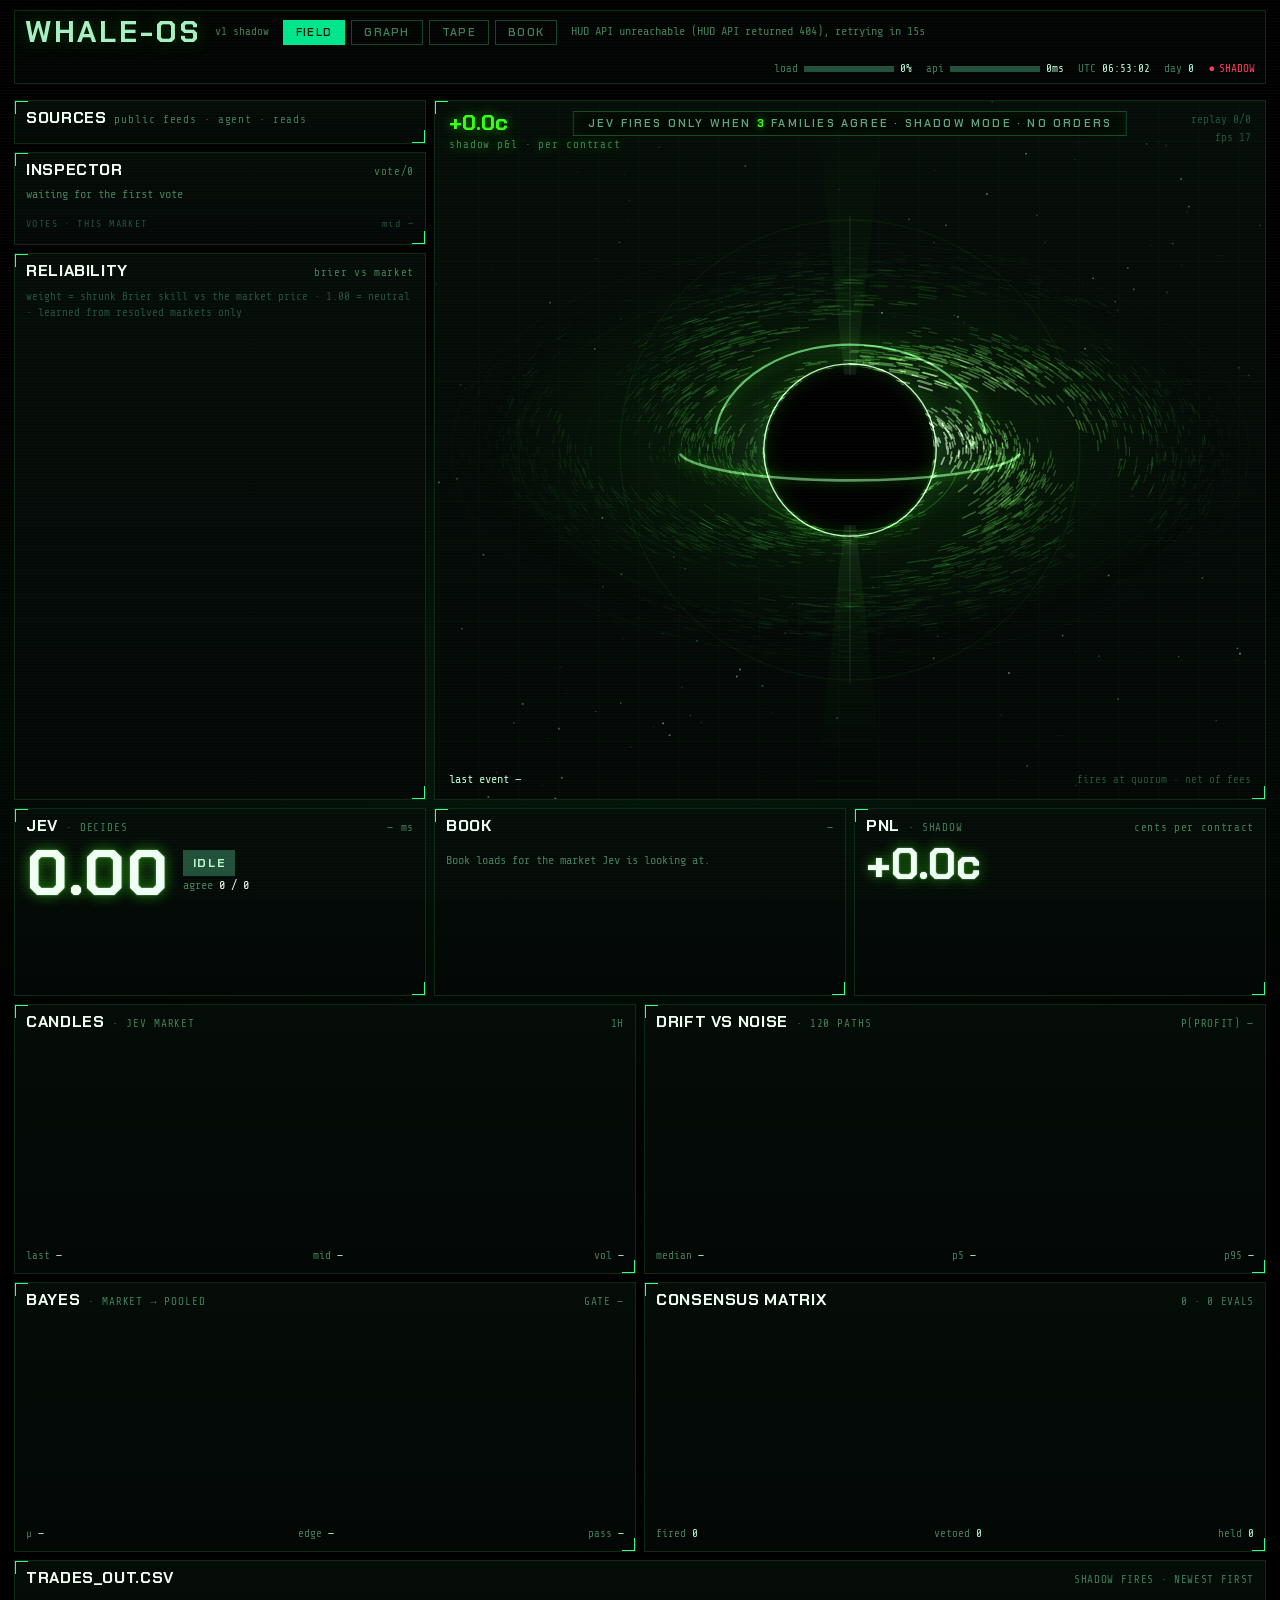
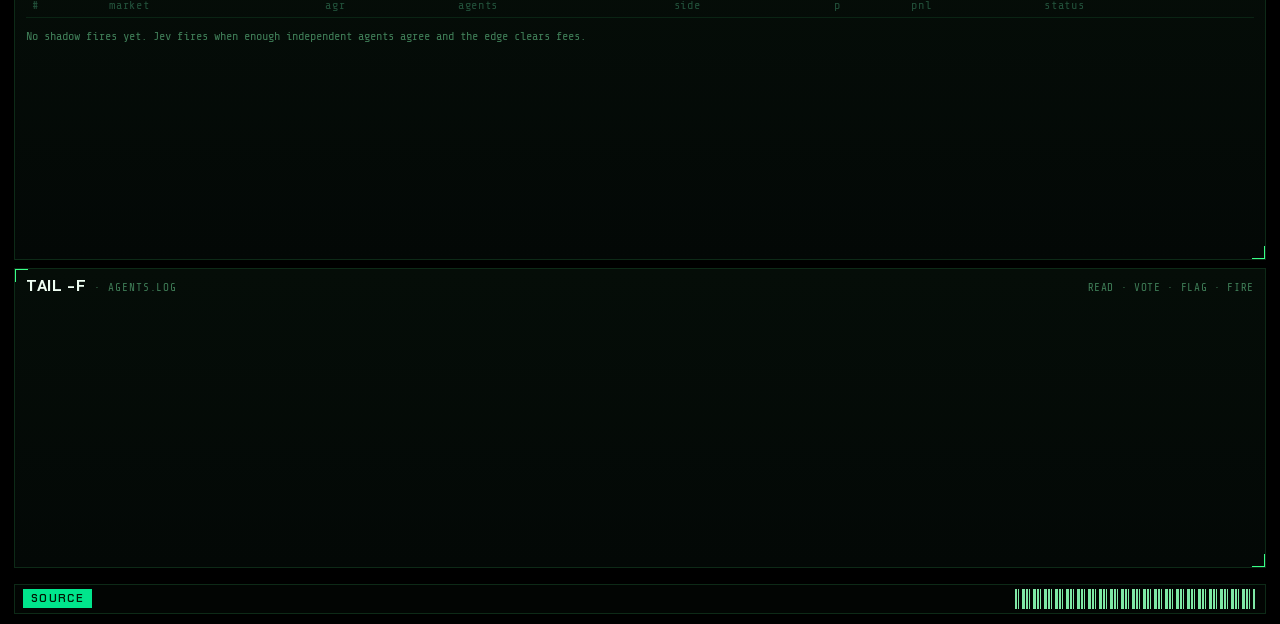
==== commit 10b48056: "feat(whale-os): full-width HUD, black hole as the centrepiece - Layout fills the screen (no max widt" ====
--- a/Swarm-Kalshi/consensus/hud/static/index.html
+++ b/Swarm-Kalshi/consensus/hud/static/index.html
@@ -25,7 +25,7 @@
 body::after{content:"";position:fixed;inset:0;pointer-events:none;z-index:50;
   background:repeating-linear-gradient(180deg,rgba(255,255,255,.018) 0 1px,transparent 1px 3px)}
 :focus-visible{outline:2px solid var(--cyan);outline-offset:2px}
-.os{max-width:1920px;margin:0 auto;padding:10px 12px 0;display:grid;gap:8px;
+.os{max-width:none;margin:0;padding:10px 14px 0;display:grid;gap:8px;
   grid-template-columns:repeat(12,minmax(0,1fr))}
 
 /* panels with corner brackets */
@@ -72,7 +72,7 @@
 
 /* main band */
 .left{grid-column:1/4;display:grid;grid-template-rows:auto auto 1fr;gap:8px;min-height:0}
-.field{grid-column:4/10;padding:0;min-height:640px;container-type:inline-size;overflow:hidden}
+.field{grid-column:4/10;padding:0;min-height:700px;container-type:inline-size;overflow:hidden}
 .right{grid-column:10/13;display:grid;grid-template-rows:auto auto 1fr;gap:8px}
 
 .src{max-height:380px;overflow:hidden}
@@ -104,16 +104,23 @@
 .rel .note{margin-top:8px;color:var(--dimmer);font-size:11px;line-height:1.5}
 
 .field canvas{position:absolute;inset:0;width:100%;height:100%;z-index:1}
-.field .fhud,.field .head{z-index:2}
+.field .fhud,.field .mission{z-index:2}
 .fhud{position:absolute;left:14px;top:10px;color:var(--dimmer);font-size:11px;line-height:1.6;pointer-events:none}
 .fhud.r{left:auto;right:14px;text-align:right}
 .fhud.b{top:auto;bottom:10px}
-.head{position:absolute;left:0;right:0;top:50%;transform:translateY(-50%);text-align:center;pointer-events:none;padding:0 14px}
-.head .l1{font:700 clamp(15px,4.2cqw,46px)/1.08 var(--head);color:var(--bright);letter-spacing:.02em;text-shadow:var(--glow)}
-.head .l2{font:700 clamp(15px,4.2cqw,46px)/1.12 var(--head);color:var(--cyan);text-shadow:0 0 22px rgba(57,255,20,.7)}
-.head .l3{margin-top:14px;font-size:12px;letter-spacing:.32em;color:#5FA77A}
-.ghost{position:absolute;left:4%;top:9%;z-index:0;pointer-events:none;font:700 clamp(18px,4.4cqw,44px)/1 var(--head);color:#12391F;opacity:.7}
-.ghost small{display:block;font-size:.8em;color:#1A5A30;margin-top:6px}
+.mission{position:absolute;left:50%;top:10px;transform:translateX(-50%);z-index:2;pointer-events:none;white-space:nowrap;
+  font:600 11px/1 var(--head);letter-spacing:.2em;color:#5FA77A;text-transform:uppercase;padding:6px 14px;
+  border:1px solid var(--line2);background:rgba(0,0,0,.6);box-shadow:0 0 18px rgba(57,255,20,.08) inset}
+.mission b{color:var(--cyan);font-weight:700;text-shadow:0 0 8px rgba(57,255,20,.7)}
+.mission .ms{display:none}
+@container (max-width:1100px){ .mission .ml{display:none} .mission .ms{display:inline} }
+#fTL{display:none}
+@container (max-width:560px){ .mission{top:58px} #fTR{display:none} }
+.fhud.b.ev{font-size:12px;color:var(--text)} .ev .k-fire{color:var(--yes)} .ev .k-veto{color:var(--veto)} .ev .k-hold{color:#8FE3AE}
+.ghost{position:absolute;left:14px;top:10px;z-index:2;pointer-events:none;font:700 22px/1.05 var(--head);
+  color:var(--cyan);text-shadow:0 0 12px rgba(57,255,20,.55)}
+.ghost small{display:block;font:11px/1.3 var(--mono);color:var(--dim);letter-spacing:.08em;margin-top:4px}
+.ghost.neg{color:#FF8FA3;text-shadow:0 0 12px rgba(255,59,92,.45)}
 
 .jev .big{display:flex;align-items:center;gap:14px}
 .jev .num{font:700 64px/1 var(--head);color:var(--bright);text-shadow:var(--glow);letter-spacing:.01em}
@@ -175,6 +182,13 @@
   background:repeating-linear-gradient(90deg,#7FE8A6 0 2px,transparent 2px 3px,#7FE8A6 3px 4px,transparent 4px 7px,#7FE8A6 7px 10px,transparent 10px 11px)}
 @keyframes scroll{to{transform:translateX(-100%)}}
 
+@media (min-width:1800px){
+  html,body{font-size:14px}
+  .ph h2{font-size:18px} .tile .nm{font-size:17px} .tile .meta{font-size:12px} .tile canvas{height:36px}
+  .jev .num{font-size:80px} .pnl .num{font-size:54px} .stat .v{font-size:44px} .stat canvas{height:42px}
+  .row3>.p{height:330px} .trades,.logp{height:350px} .field{min-height:860px}
+  .ll{height:23px} .lrow{height:21px} .srow{height:21px}
+}
 @media (max-width:1400px){
   .tiles{grid-template-columns:repeat(4,minmax(0,1fr))}
   .left{grid-column:1/5}.field{grid-column:5/13}.right{grid-column:1/-1;grid-template-columns:repeat(3,minmax(0,1fr));grid-template-rows:auto}
@@ -188,7 +202,7 @@
   .left,.field,.right,.row3>.p,.trades,.logp{grid-column:1/-1}
   .right{grid-template-columns:1fr}
   .field{min-height:560px}
-  .ghost{display:none}
+  .ghost{font-size:18px}
   .left,.right,.row3>.p,.trades,.logp,.stats,.marq{order:1}
   .stats{grid-template-columns:repeat(2,minmax(0,1fr))}
   .sys{margin-left:0}
@@ -241,13 +255,9 @@
     <canvas id="fieldCv" aria-hidden="true"></canvas>
     <div class="fhud" id="fTL">VORTEX · decision field · jev core<br>particles 0 · ticks 0 · agents 0</div>
     <div class="fhud r" id="fTR">replay 0/0<br>fps 0</div>
-    <div class="ghost" id="ghost">SHADOW P&amp;L<small id="ghostV">+0.0c / contract</small></div>
-    <div class="head">
-      <div class="l1" id="h1">0 SERIES · 0 AGENTS · ONE RULE</div>
-      <div class="l2" id="h2">JEV FIRES ONLY WHEN 3 FAMILIES AGREE</div>
-      <div class="l3">SHADOW MODE · NO ORDERS ARE PLACED</div>
-    </div>
-    <div class="fhud b" id="fBL">last event —</div>
+    <div class="ghost" id="ghost"><span id="ghostN">+0.0c</span><small id="ghostV">shadow p&amp;l · per contract</small></div>
+    <div class="mission" id="mission">jev fires only when <b>3</b> families agree · shadow mode · no orders</div>
+    <div class="fhud b ev" id="fBL">last event —</div>
     <div class="fhud r b" id="fBR">fires at quorum · net of fees</div>
   </section>
 
@@ -380,7 +390,7 @@
       this.nodes["s:"+s.name] = {x: cx + Math.cos(a)*w*(narrow ? .30 : .37), y: cy + Math.sin(a)*h*.41, label: s.name, src: s, ph: i*1.7}; });
     const en = ag.filter(a => a.enabled), aa = this.ring(en.length, .62);
     en.forEach((a,i) => { const ang = aa[i];
-      this.nodes["a:"+a.name] = {x: cx + Math.cos(ang)*w*(narrow ? .2 : .19), y: cy + Math.sin(ang)*h*.31, agent: a, ph: i}; });
+      this.nodes["a:"+a.name] = {x: cx + Math.cos(ang)*w*(narrow ? .2 : .19), y: cy + Math.sin(ang)*h*(narrow ? .26 : .31), agent: a, ph: i}; });
     for (const k in this.nodes) if (hot[k]) this.nodes[k].hot = hot[k];
     this.flows = [];
   },
@@ -390,7 +400,8 @@
     return s ? [s, a, this.core] : [a, this.core]; },
   spawn(agent, color, n=1, speed=1){ const p = this.path(agent); if (!p) return;
     for (let i=0;i<n;i++) this.flows.push({p, t: -i*.06, v: (.004+.004*Math.random())*speed, c: color, w: 1+Math.random()*1.4}); },
-  burst(kind, text){ this.bursts.push({kind, text, t: 0}); if (kind === "fire") this.coreHot = performance.now(); },
+  burst(kind, text){ this.bursts.push({kind, text, t: 0});
+    if (kind === "fire") { this.coreHot = performance.now(); this.jetT = performance.now(); } },
   frame(now){
     requestAnimationFrame(this.frame.bind(this));
     if (!this.cv.isConnected) return;
@@ -451,7 +462,42 @@
     // near side of the disk crossing in front of the shadow
     g.strokeStyle = "rgba(170,255,185,.5)"; g.lineWidth = 2.6; g.shadowBlur = 12;
     g.beginPath(); g.ellipse(cx, cy, hr*2.05, hr*2.05*sy*.34, 0, Math.PI*.04, Math.PI*.96); g.stroke();
-    g.shadowBlur = 0; g.lineWidth = 1; g.globalCompositeOperation = "source-over";
+    g.shadowBlur = 0; g.lineWidth = 1;
+    // relativistic jets: a faint breathing beam from each pole, blazing when Jev fires
+    const jet = .05 + .03*pulse + .9*Math.exp(-(now - (this.jetT || -1e9))/1500);
+    for (const dir of [-1, 1]){ const y0 = cy + dir*hr*.9, y1 = dir < 0 ? 0 : h;
+      const jg = g.createLinearGradient(0, y0, 0, y1);
+      jg.addColorStop(0, `rgba(190,255,200,${Math.min(.9, jet).toFixed(3)})`); jg.addColorStop(.35, `rgba(57,255,20,${(jet*.45).toFixed(3)})`);
+      jg.addColorStop(1, "rgba(57,255,20,0)"); g.fillStyle = jg;
+      g.beginPath(); g.moveTo(cx - hr*.07, y0); g.lineTo(cx + hr*.07, y0); g.lineTo(cx + hr*.42, y1); g.lineTo(cx - hr*.42, y1); g.closePath(); g.fill();
+      g.strokeStyle = `rgba(235,255,240,${Math.min(.8, jet*1.2).toFixed(3)})`; g.lineWidth = 1;
+      g.beginPath(); g.moveTo(cx, y0); g.lineTo(cx, cy + dir*Math.min(h*.5, hr*(2 + 10*jet))); g.stroke(); }
+    // Einstein ring: light from behind the hole, bent into a faint circle
+    g.strokeStyle = `rgba(57,255,20,${(.05 + .03*Math.sin(this.t*.8)).toFixed(3)})`; g.lineWidth = 1;
+    g.beginPath(); g.arc(cx, cy, hr*2.75, 0, 7); g.stroke();
+    // consensus ring: one segment per enabled agent, lit by how it votes on the market Jev holds now
+    const J = S && S.jev, en = S ? S.enabled : [];
+    if (J && en.length){ const vs = {}; (J.votes || []).forEach(v => vs[v.agent] = v);
+      const n = en.length, span = Math.PI*2/n, rr = hr*1.24;
+      g.lineCap = "round"; g.font = `600 ${Math.max(9, hr*.11)|0}px 'Share Tech Mono', monospace`; g.textAlign = "center";
+      en.forEach((name, i) => { const v = vs[name], a0 = -Math.PI/2 + i*span + .09, a1 = a0 + span - .18;
+        let col = "rgba(20,60,32,.9)", glowc = null;
+        if (v && v.p_yes !== null && v.p_yes !== undefined) {
+          if (v.p_yes > J.prior + .02) { col = C.yes; glowc = C.yes; } else if (v.p_yes < J.prior - .02) { col = C.no; glowc = C.no; } else col = "#2E6B45"; }
+        g.strokeStyle = col; g.lineWidth = 3.2; g.shadowColor = glowc || "transparent"; g.shadowBlur = glowc ? 12 : 0;
+        g.beginPath(); g.arc(cx, cy, rr, a0, a1); g.stroke(); g.shadowBlur = 0;
+        const am = (a0 + a1)/2; g.fillStyle = glowc ? col : "rgba(95,167,122,.7)";
+        g.fillText((LABEL[name] || name).slice(0, 2), cx + Math.cos(am)*rr*1.17, cy + Math.sin(am)*rr*1.17 + 3); });
+      g.lineCap = "butt"; g.textAlign = "left";
+      // Jev's live call, inside the horizon
+      const act = String(J.action || "").toUpperCase(), acol = J.action === "fire" ? C.yes : J.action === "veto" ? C.veto : "#8FE3AE";
+      g.textAlign = "center"; g.fillStyle = "rgba(95,167,122,.85)"; g.font = `600 ${Math.max(9, hr*.12)|0}px 'Share Tech Mono', monospace`;
+      g.fillText("JEV", cx, cy - hr*.34);
+      g.fillStyle = acol; g.shadowColor = acol; g.shadowBlur = 14; g.font = `700 ${Math.max(16, hr*.34)|0}px 'Chakra Petch', sans-serif`;
+      g.fillText(act, cx, cy + hr*.1); g.shadowBlur = 0;
+      g.fillStyle = "rgba(184,247,207,.8)"; g.font = `${Math.max(9, hr*.12)|0}px 'Share Tech Mono', monospace`;
+      g.fillText(`${fmt(J.effective_agree,1)}/${J.quorum} · ${sgn(J.edge_cents,1)}`, cx, cy + hr*.36); g.textAlign = "left"; }
+    g.globalCompositeOperation = "source-over";
     // edges: source -> agent -> core
     for (const k in this.nodes){ const n = this.nodes[k];
       if (k.startsWith("a:")) { for (const s of n.agent.sources || []) { const sn = this.nodes["s:"+s]; if (!sn) continue;
@@ -493,9 +539,8 @@
     this.bursts = this.bursts.filter(b => b.t < 1);
     for (const b of this.bursts){ b.t += RM ? .03 : .012; const col = b.kind === "fire" ? C.yes : b.kind === "veto" ? C.veto : "#6FBF8C";
       g.strokeStyle = col; g.globalAlpha = 1 - b.t; g.lineWidth = 2;
-      g.beginPath(); g.ellipse(cx, cy, R*.17 + b.t*R*.8, (R*.17 + b.t*R*.8)*sy, 0, 0, 7); g.stroke();
-      g.fillStyle = col; g.font = "700 15px 'Chakra Petch', sans-serif"; g.textAlign = "center";
-      g.fillText(b.text, cx, cy + h*.115 + b.t*18); g.textAlign = "left"; g.globalAlpha = 1; g.lineWidth = 1; }
+      g.beginPath(); g.ellipse(cx, cy, hr*1.3 + b.t*R*.8, (hr*1.3 + b.t*R*.8)*sy, 0, 0, 7); g.stroke();
+      g.globalAlpha = 1; g.lineWidth = 1; }
     if (this.ticks % 15 === 0) $("fTL").innerHTML = `VORTEX · decision field · jev core<br>particles ${this.vortex.length + this.flows.length} · ticks ${this.ticks} · agents ${S ? S.enabled.length : 0}`;
     if (this.ticks % 30 === 0) $("fTR").innerHTML = `replay ${Replay.i}/${Replay.lines.length}<br>fps ${this.fps}`;
   }
@@ -514,7 +559,7 @@
     renderLog(l);
     if (l.agent === "jev") Field.burst(l.kind, `${l.kind.toUpperCase()} ${short(l.ticker)}`);
     else { Field.spawn(l.agent, l.kind === "flag" ? C.veto : (FAM[famOf(l.agent)] || C.cyan), l.kind === "vote" ? 4 : 2, 1.6); markSource(l.agent); }
-    $("fBL").textContent = `${hhmm(l.ts)} · ${l.kind} · ${l.agent} · ${short(l.ticker)}`; }
+    $("fBL").innerHTML = `${hhmm(l.ts)} · <span class="k-${l.kind}">${l.kind.toUpperCase()}</span> · ${esc(l.agent)} · ${esc(short(l.ticker))}`; }
 };
 
 /* ---------- panels ---------- */
@@ -526,8 +571,8 @@
   $("day").textContent = `${fmt(S.go_no_go.days_running,1)}`;
   $("crumb").textContent = `/series/${S.series.length} › /jev`;
   $("rec").textContent = S.mode;
-  $("h1").textContent = `${S.series.length} SERIES · ${S.enabled.length} AGENTS · ONE RULE`;
-  $("h2").textContent = `JEV FIRES ONLY WHEN ${S.rule.quorum} FAMILIES AGREE`;
+  $("mission").innerHTML = `<span class="ml"><b>${S.series.length}</b> series · <b>${S.enabled.length}</b> agents · one rule: jev fires only when <b>${S.rule.quorum}</b> families agree · shadow mode · no orders</span>` +
+    `<span class="ms"><b>${S.rule.quorum}</b>-family rule · <b>${S.enabled.length}</b> agents · shadow</span>`;
   $("fBR").textContent = `fires at ${S.rule.quorum} families · edge ≥ ${S.rule.min_edge_cents}c net of fees`;
 }
 
@@ -641,7 +686,8 @@
 function renderPnl(){
   const s = S.summary, el = $("pnlNum");
   tween(el, s.total_pnl_cents, v => sgn(v,1)); el.classList.toggle("neg", s.total_pnl_cents < 0);
-  $("ghostV").textContent = `${sgn(s.total_pnl_cents,1)} / contract · ${s.resolved_fired} settled`;
+  $("ghostN").textContent = sgn(s.total_pnl_cents,1); $("ghost").classList.toggle("neg", s.total_pnl_cents < 0);
+  $("ghostV").textContent = `shadow p&l · per contract · ${s.resolved_fired} settled · ${s.fired} fired`;
   const ci = s.pnl_ci95_cents;
   $("pnlKv").innerHTML = [["trades", `${s.fired} fired · ${s.resolved_fired} settled`], ["win rate", s.win_rate === null ? "—" : fmt(s.win_rate*100,1,"%")],
     ["mean / expected", `${sgn(s.mean_pnl_cents,2)} / ${sgn(s.mean_expected_edge_cents,2)}`], ["95% ci · by event", ci ? `${fmt(ci[0],1)} to ${fmt(ci[1],1)}` : "—"],
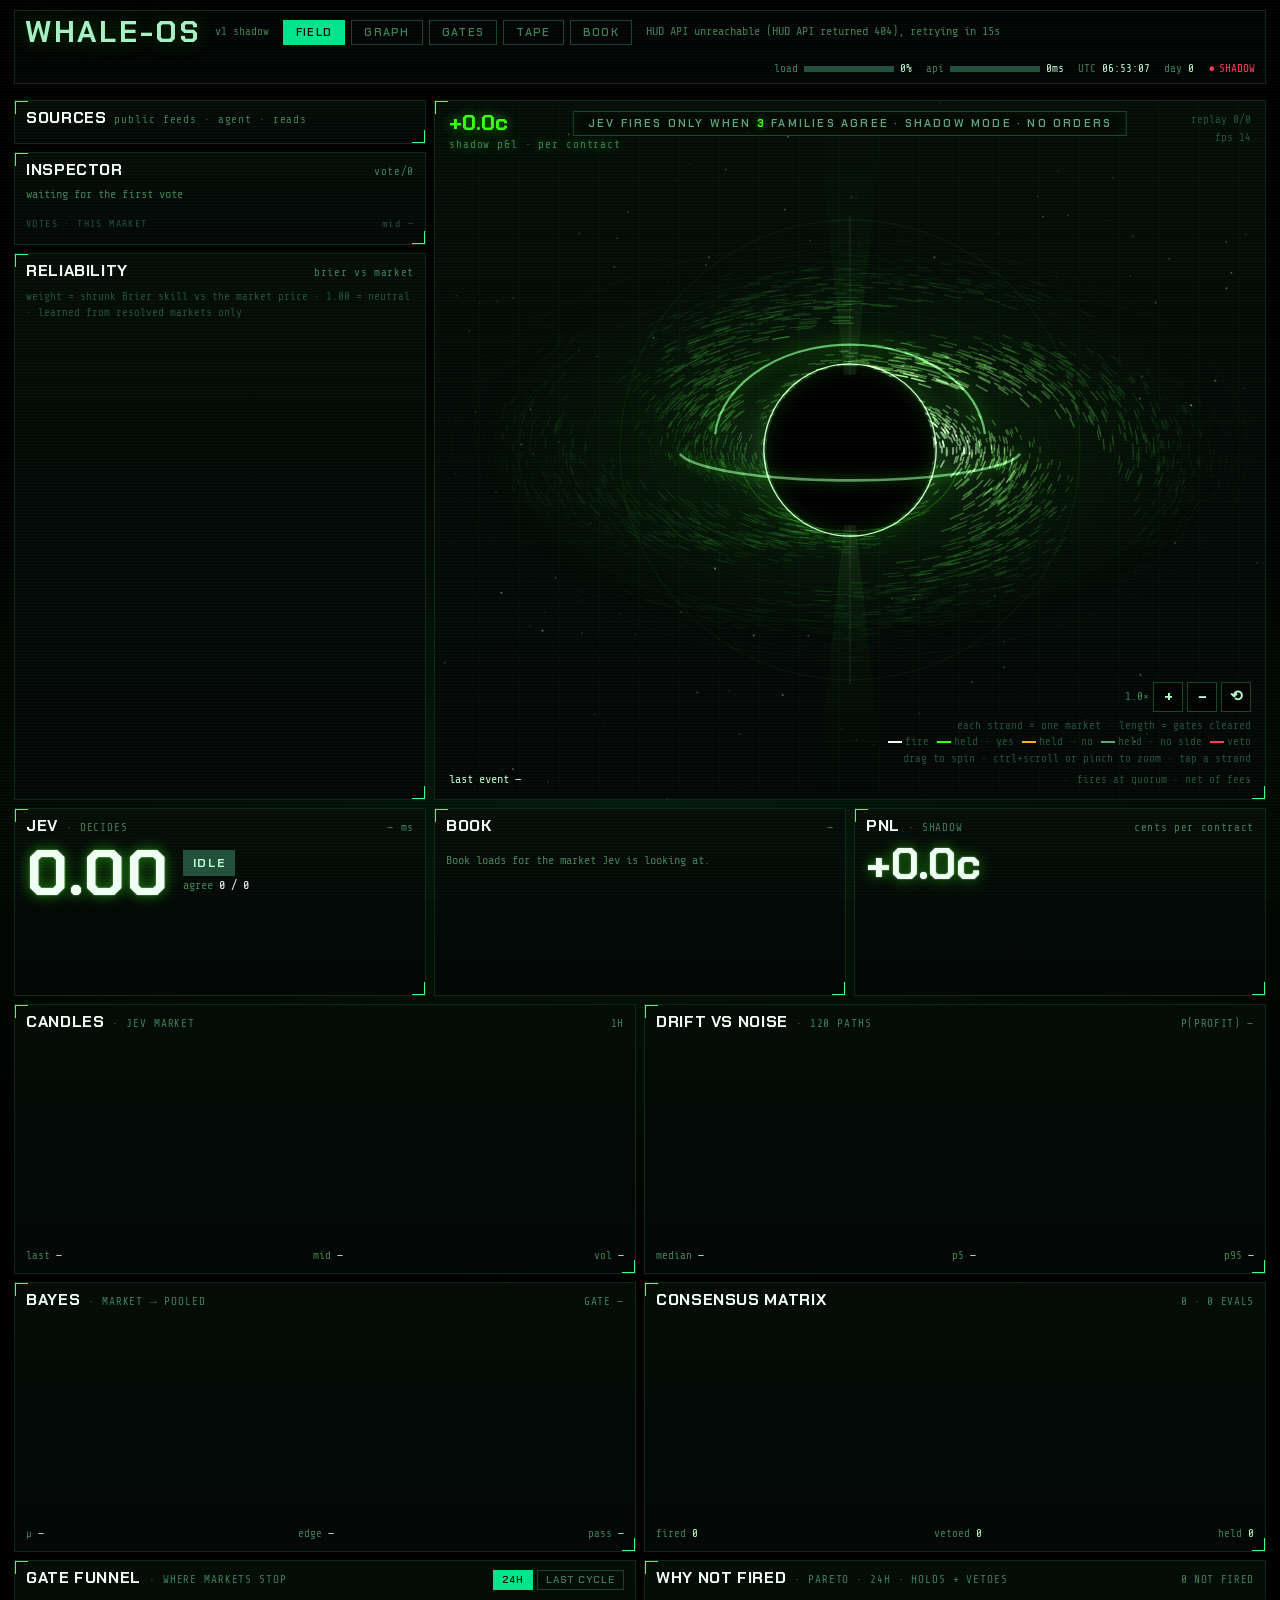
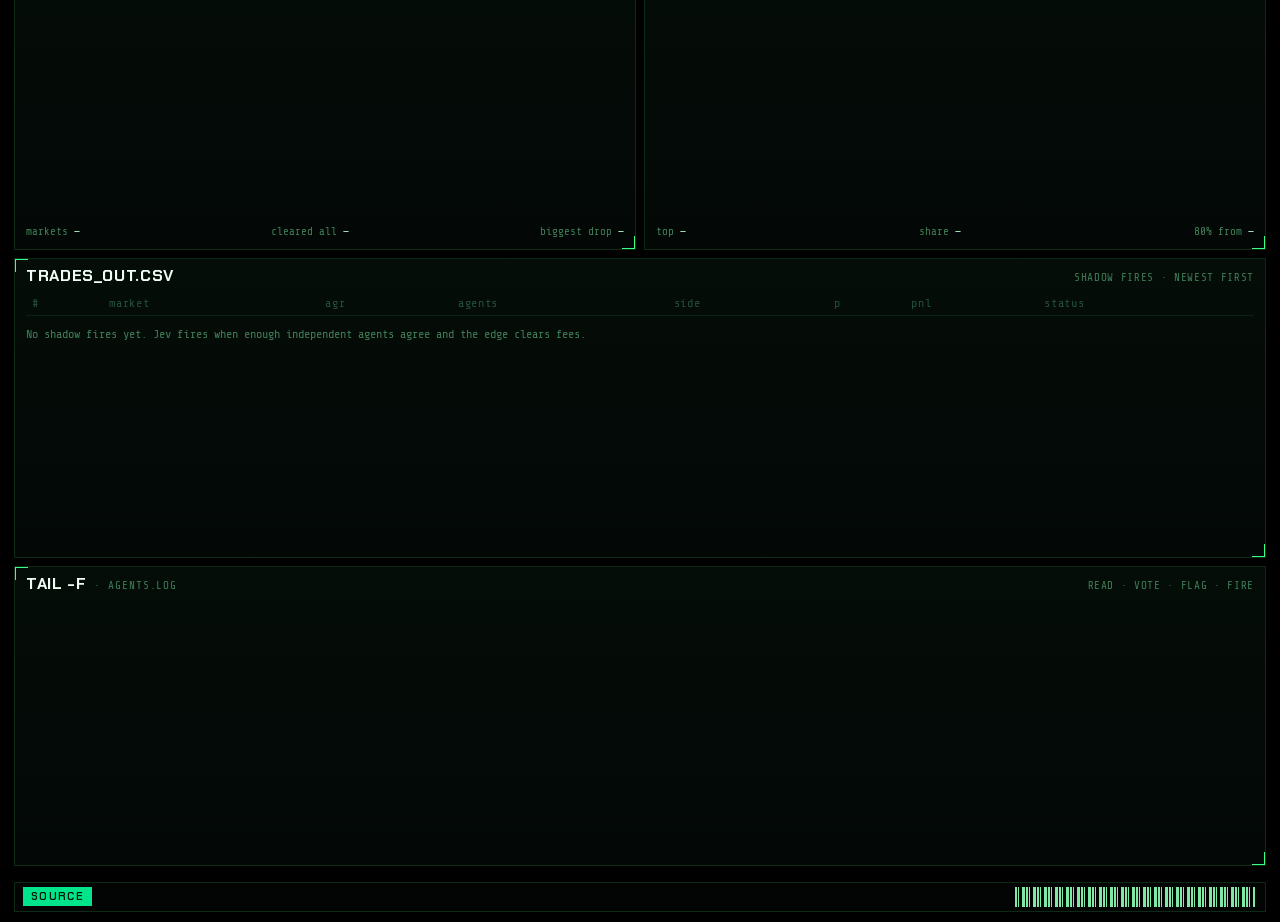
==== commit 3cf2ace7: "feat(whale-os): gate funnel, why-not-fired Pareto, inspectable decision strands - consensus/funnel.p" ====
--- a/Swarm-Kalshi/consensus/hud/static/index.html
+++ b/Swarm-Kalshi/consensus/hud/static/index.html
@@ -151,6 +151,35 @@
 .foot{display:flex;justify-content:space-between;color:var(--dim);font-size:11px;margin-top:4px}
 .foot b{color:var(--text);font-weight:400}
 .row3{display:contents}
+.row2{display:contents}
+.row2>.p{grid-column:span 6;height:290px;display:flex;flex-direction:column}
+.row2 canvas{flex:1;width:100%;min-height:0;display:block}
+.seg{display:inline-flex;gap:4px}
+.seg button{font:600 10px/1 var(--head);letter-spacing:.1em;background:none;border:1px solid var(--line2);color:var(--dim);padding:4px 8px;cursor:pointer}
+.seg button.on{background:var(--teal);color:#001A05;border-color:var(--teal)}
+.seg button:disabled{opacity:.35;cursor:default}
+
+/* field: strands you can spin, zoom and inspect */
+.field canvas{touch-action:pan-y;cursor:grab}
+.field canvas.grabbing{cursor:grabbing} .field canvas.onstrand{cursor:pointer}
+.fctl{position:absolute;right:14px;bottom:32px;z-index:3;display:flex;flex-direction:column;align-items:flex-end;gap:6px}
+.fctl .btns{display:flex;gap:4px}
+.fctl button{width:30px;height:30px;font:700 15px/1 var(--head);color:var(--text);background:rgba(0,0,0,.7);border:1px solid var(--line2);cursor:pointer}
+.fctl button:hover{border-color:var(--cyan);color:var(--bright)}
+.fctl .zl{font-size:11px;color:var(--dim);min-width:44px;text-align:right;align-self:center}
+.fctl .hint{font-size:11px;color:var(--dimmer);text-align:right;line-height:1.5;pointer-events:none}
+.fctl .hint i{font-style:normal;display:inline-block;width:14px;height:2px;vertical-align:middle;margin:0 3px 0 8px}
+.scard{position:absolute;z-index:4;width:270px;display:none;pointer-events:none;padding:9px 11px;font-size:12px;line-height:1.5;
+  background:rgba(1,8,4,.92);border:1px solid var(--line2);box-shadow:0 0 22px rgba(57,255,20,.12)}
+.scard.on{display:block} .scard.pin{border-color:var(--cyan)}
+.scard .tk{font:700 13px/1.3 var(--head);color:var(--bright);word-break:break-all;margin-bottom:3px}
+.scard .kv{display:grid;grid-template-columns:auto 1fr;gap:1px 10px} .scard .kv span{color:var(--dim)} .scard .kv b{font-weight:400;color:var(--text);text-align:right}
+.scard .why{color:var(--dim);font-size:11px;margin-top:5px;word-break:break-word}
+.scard .gates{display:grid;grid-template-columns:repeat(6,1fr);gap:2px;margin:6px 0 2px}
+.scard .gates i{height:5px;background:#0B2A17} .scard .gates i.ok{background:var(--cyan)} .scard .gates i.stop{background:var(--veto)}
+.scard .x{position:absolute;right:6px;top:4px;background:none;border:0;color:var(--dim);font:14px var(--mono);cursor:pointer;display:none;pointer-events:auto}
+.scard.pin .x{display:block}
+@container (max-width:560px){ .fctl{bottom:auto;top:100px} .fctl .hint{display:none} .scard{width:230px} }
 
 .trades{grid-column:1/6;height:300px}
 .logp{grid-column:6/13;height:300px}
@@ -186,24 +215,25 @@
   html,body{font-size:14px}
   .ph h2{font-size:18px} .tile .nm{font-size:17px} .tile .meta{font-size:12px} .tile canvas{height:36px}
   .jev .num{font-size:80px} .pnl .num{font-size:54px} .stat .v{font-size:44px} .stat canvas{height:42px}
-  .row3>.p{height:330px} .trades,.logp{height:350px} .field{min-height:860px}
+  .row3>.p{height:330px} .row2>.p{height:340px} .trades,.logp{height:350px} .field{min-height:860px}
   .ll{height:23px} .lrow{height:21px} .srow{height:21px}
 }
 @media (max-width:1400px){
   .tiles{grid-template-columns:repeat(4,minmax(0,1fr))}
   .left{grid-column:1/5}.field{grid-column:5/13}.right{grid-column:1/-1;grid-template-columns:repeat(3,minmax(0,1fr));grid-template-rows:auto}
   .row3>.p{grid-column:span 6}
+  .row2>.p{grid-column:span 6}
   .trades,.logp{grid-column:1/-1}
   .stats{grid-template-columns:repeat(4,minmax(0,1fr))}
 }
 @media (max-width:820px){
   .os{grid-template-columns:1fr}
   .tiles{grid-template-columns:repeat(2,minmax(0,1fr))}
-  .left,.field,.right,.row3>.p,.trades,.logp{grid-column:1/-1}
+  .left,.field,.right,.row3>.p,.row2>.p,.trades,.logp{grid-column:1/-1}
   .right{grid-template-columns:1fr}
   .field{min-height:560px}
   .ghost{font-size:18px}
-  .left,.right,.row3>.p,.trades,.logp,.stats,.marq{order:1}
+  .left,.right,.row3>.p,.row2>.p,.trades,.logp,.stats,.marq{order:1}
   .stats{grid-template-columns:repeat(2,minmax(0,1fr))}
   .sys{margin-left:0}
 }
@@ -217,7 +247,7 @@
     <div class="logo">WHALE-OS</div>
     <div class="ver" id="ver">v1 shadow</div>
     <nav class="tabs" aria-label="Sections">
-      <a href="#field" class="on">FIELD</a><a href="#graph">GRAPH</a><a href="#tape">TAPE</a><a href="#book">BOOK</a>
+      <a href="#field" class="on">FIELD</a><a href="#graph">GRAPH</a><a href="#gates">GATES</a><a href="#tape">TAPE</a><a href="#book">BOOK</a>
     </nav>
     <div class="crumb" id="crumb">/series/0 › /jev</div>
     <div class="sys">
@@ -259,6 +289,14 @@
     <div class="mission" id="mission">jev fires only when <b>3</b> families agree · shadow mode · no orders</div>
     <div class="fhud b ev" id="fBL">last event —</div>
     <div class="fhud r b" id="fBR">fires at quorum · net of fees</div>
+    <div class="fctl" id="fctl">
+      <div class="btns"><span class="zl" id="zl">1.0×</span>
+        <button type="button" id="zIn" aria-label="Zoom in">+</button><button type="button" id="zOut" aria-label="Zoom out">−</button><button type="button" id="zReset" aria-label="Reset view">⟲</button></div>
+      <div class="hint" id="fHint">each strand = one market · length = gates cleared<br>
+        <i style="background:#EFFFF3"></i>fire<i style="background:#39FF14"></i>held · yes<i style="background:#FFB020"></i>held · no<i style="background:#5FA77A"></i>held · no side<i style="background:#FF3B5C"></i>veto<br>
+        drag to spin · ctrl+scroll or pinch to zoom · tap a strand</div>
+    </div>
+    <div class="scard" id="scard" role="dialog" aria-label="Market detail"><button type="button" class="x" id="scardX" aria-label="Close">×</button><div id="scardBody"></div></div>
   </section>
 
   <section class="right">
@@ -294,6 +332,16 @@
     <section class="p"><div class="ph"><h2>CONSENSUS MATRIX</h2><span class="rt" id="mxRt">0 · 0 EVALS</span></div>
       <canvas id="mxCv" aria-label="Agent votes across recent evaluations"></canvas>
       <div class="foot" id="mxFoot"><span>fired <b>0</b></span><span>vetoed <b>0</b></span><span>held <b>0</b></span></div></section>
+  </div>
+
+  <div class="row2" id="gates">
+    <section class="p"><div class="ph"><h2>GATE FUNNEL</h2><span class="sub">· WHERE MARKETS STOP</span>
+        <span class="rt seg" id="fnTabs"><button type="button" data-w="day" class="on">24H</button><button type="button" data-w="cycle">LAST CYCLE</button></span></div>
+      <canvas id="fnCv" aria-label="How many markets cleared each of Jev's gates"></canvas>
+      <div class="foot" id="fnFoot"><span>markets <b>—</b></span><span>cleared all <b>—</b></span><span>biggest drop <b>—</b></span></div></section>
+    <section class="p"><div class="ph"><h2>WHY NOT FIRED</h2><span class="sub">· PARETO · 24H · HOLDS + VETOES</span><span class="rt" id="paRt">0 NOT FIRED</span></div>
+      <canvas id="paCv" aria-label="Reasons Jev did not fire, largest first, with cumulative share"></canvas>
+      <div class="foot" id="paFoot"><span>top <b>—</b></span><span>share <b>—</b></span><span>80% from <b>—</b></span></div></section>
   </div>
 
   <section class="p trades" id="tape"><div class="ph"><h2>TRADES_OUT.CSV</h2><span class="rt">SHADOW FIRES · NEWEST FIRST</span></div>
@@ -364,7 +412,131 @@
 const Field = {
   cv: null, g: null, w: 0, h: 0, vortex: [], vcol: [], flows: [], bursts: [], nodes: {}, core: {x: 0, y: 0},
   t: 0, ticks: 0, fps: 0, frames: 0, lastFps: 0, coreHot: 0,
-  init(){ this.cv = $("fieldCv"); this.seedVortex(); requestAnimationFrame(this.frame.bind(this)); },
+  // view: zoom + pan (screen = o + world*z); spin: rotation of the disk plane and its strands
+  view: {z: 1, ox: 0, oy: 0}, spin: 0, spinV: 0, strands: [], geo: [], hover: null, pin: null,
+  ptrs: new Map(), drag: null, pinch: null, geom: {cx: 0, cy: 0, R: 1, sy: .52, hr: 1},
+  init(){ this.cv = $("fieldCv"); this.seedVortex(); this.bind(); requestAnimationFrame(this.frame.bind(this)); },
+  /* ---- strands: one per market, its latest decision in the last 24h ---- */
+  setStrands(list){
+    list = (list || []).slice().sort((a, b) => a.ticker < b.ticker ? -1 : a.ticker > b.ticker ? 1 : 0);
+    const n = Math.max(1, list.length);
+    // even spacing in ticker order, so strikes of one event sit side by side like a comb
+    this.strands = list.map((s, i) => ({...s, a: i/n*Math.PI*2}));
+    const find = x => x && this.strands.find(s => s.ticker === x.ticker) || null;
+    this.pin = find(this.pin); this.hover = find(this.hover);
+    if (this.pin || this.hover) this.cardFor(this.pin || this.hover, true); else this.cardOff(); },
+  refreshStrands(list){       // same markets, newer numbers: update in place so angles (and the card) stay put
+    const by = new Map((list || []).map(s => [s.ticker, s]));
+    for (const s of this.strands){ const u = by.get(s.ticker); if (u) Object.assign(s, u); }
+    if (this.pin || this.hover) this.cardFor(this.pin || this.hover, true); },
+  strandStyle(s){ const a = (.28 + .09*s.stage).toFixed(2);
+    if (s.stop === "fire") return {c: "#EFFFF3", tip: C.yes};
+    if (s.stop === "veto") return {c: "rgba(255,59,92,.55)"};
+    if (s.stop === "other") return {c: "rgba(140,150,145,.35)"};
+    if (s.side === "yes") return {c: `rgba(57,255,20,${a})`};
+    if (s.side === "no") return {c: `rgba(255,176,32,${a})`};
+    return {c: `rgba(95,167,122,${a})`}; },
+  drawStrands(g, cx, cy, R, sy, hr){
+    const V = this.view, sq = Math.sqrt(V.z), r0 = hr*1.55, sp = this.spin; this.geo = [];
+    for (const s of this.strands){ const a = s.a + sp, c = Math.cos(a), sn = Math.sin(a);
+      const r1 = r0 + (R*.98 - r0)*(.16 + .84*s.stage/6);
+      this.geo.push({s, x0: cx + c*r0, y0: cy + sn*r0*sy, x1: cx + c*r1, y1: cy + sn*r1*sy}); }
+    g.lineCap = "round";
+    for (const q of this.geo){ const st = this.strandStyle(q.s), on = q.s === this.hover || q.s === this.pin;
+      g.strokeStyle = on ? C.bright : st.c; g.lineWidth = (on ? 2.6 : st.tip ? 1.5 : 1.1)/sq;
+      if (on) { g.shadowColor = C.cyan; g.shadowBlur = 18; }
+      g.beginPath(); g.moveTo(q.x0, q.y0); g.lineTo(q.x1, q.y1); g.stroke(); g.shadowBlur = 0;
+      if (on || st.tip || q.s.stop === "edge") { g.fillStyle = on ? C.bright : st.tip || st.c;
+        g.beginPath(); g.arc(q.x1, q.y1, (on ? 3.2 : 2)/sq, 0, 7); g.fill(); } }
+    g.lineCap = "butt"; g.lineWidth = 1;
+    // zoomed in: every visible strand tip gets its strike label
+    if (V.z >= 2.2) { g.font = `${11/V.z}px 'Share Tech Mono', monospace`; g.fillStyle = "rgba(205,255,220,.8)";
+      for (const q of this.geo){ const sx = V.ox + q.x1*V.z, sy2 = V.oy + q.y1*V.z;
+        if (sx < -20 || sx > this.w + 20 || sy2 < -10 || sy2 > this.h + 10) continue;
+        const left = q.x1 < cx; g.textAlign = left ? "right" : "left";
+        g.fillText(String(q.s.ticker).split("-").slice(-1)[0], q.x1 + (left ? -5 : 5)/V.z, q.y1 + 3/V.z); }
+      g.textAlign = "left"; } },
+  /* ---- interaction ---- */
+  toWorld(sx, sy){ const V = this.view; return [(sx - V.ox)/V.z, (sy - V.oy)/V.z]; },
+  pick(sx, sy){ const [x, y] = this.toWorld(sx, sy), V = this.view, thr = 7/V.z, G = {cx: this.core.x, cy: this.core.y, hr: this.geom.hr/V.z};
+    let best = null, bd = thr;
+    for (const q of this.geo){ const dx = q.x1 - q.x0, dy = q.y1 - q.y0, L = dx*dx + dy*dy || 1;
+      const t = Math.max(0, Math.min(1, ((x - q.x0)*dx + (y - q.y0)*dy)/L)), px = q.x0 + dx*t, py = q.y0 + dy*t;
+      if (Math.hypot(px - G.cx, py - G.cy) < G.hr) continue;                 // behind the hole: not visible
+      const d = Math.hypot(x - px, y - py); if (d < bd) { bd = d; best = q.s; } }
+    return best; },
+  clampView(){ const V = this.view; V.z = Math.max(1, Math.min(8, V.z));
+    V.ox = Math.min(0, Math.max(this.w - this.w*V.z, V.ox)); V.oy = Math.min(0, Math.max(this.h - this.h*V.z, V.oy));
+    $("zl").textContent = V.z.toFixed(1) + "×"; },
+  zoomAt(sx, sy, k){ const V = this.view, z1 = Math.max(1, Math.min(8, V.z*k));
+    V.ox = sx - (sx - V.ox)*(z1/V.z); V.oy = sy - (sy - V.oy)*(z1/V.z); V.z = z1; this.clampView(); },
+  local(e){ const r = this.cv.getBoundingClientRect(); return [e.clientX - r.left, e.clientY - r.top]; },
+  bind(){ const cv = this.cv;
+    cv.addEventListener("pointerdown", e => { const [x, y] = this.local(e); this.ptrs.set(e.pointerId, {x, y});
+      try { cv.setPointerCapture(e.pointerId); } catch (_) {}
+      if (this.ptrs.size === 1) this.drag = {x, y, moved: false};
+      else if (this.ptrs.size === 2) { const [a, b] = [...this.ptrs.values()];
+        this.drag = null; this.pinch = {d: Math.hypot(a.x - b.x, a.y - b.y), mx: (a.x + b.x)/2, my: (a.y + b.y)/2}; } });
+    cv.addEventListener("pointermove", e => { const [x, y] = this.local(e), p = this.ptrs.get(e.pointerId);
+      if (p) { const px = p.x, py = p.y; p.x = x; p.y = y;
+        if (this.pinch && this.ptrs.size >= 2) { const [a, b] = [...this.ptrs.values()], d = Math.hypot(a.x - b.x, a.y - b.y) || 1;
+          const mx = (a.x + b.x)/2, my = (a.y + b.y)/2;
+          this.view.ox += mx - this.pinch.mx; this.view.oy += my - this.pinch.my;
+          this.zoomAt(mx, my, d/(this.pinch.d || d)); this.pinch = {d, mx, my}; return; }
+        if (this.drag) { if (Math.hypot(x - this.drag.x, y - this.drag.y) > 4) { this.drag.moved = true; cv.classList.add("grabbing"); }
+          if (!this.drag.moved) return;
+          if (this.view.z > 1.05) { this.view.ox += x - px; this.view.oy += y - py; this.clampView(); }
+          else { const G = this.geom, a0 = Math.atan2((py - G.cy)/G.sy, px - G.cx), a1 = Math.atan2((y - G.cy)/G.sy, x - G.cx);
+            let da = a1 - a0; if (da > Math.PI) da -= 2*Math.PI; if (da < -Math.PI) da += 2*Math.PI;
+            this.spin += da; this.spinV = da; }
+          return; } }
+      if (e.pointerType === "mouse") { const s = this.pick(x, y);
+        cv.classList.toggle("onstrand", !!s);
+        if (s !== this.hover) { this.hover = s; if (!this.pin) s ? this.cardFor(s, true) : this.cardOff(); } } });
+    const up = e => { const [x, y] = this.local(e), d = this.drag;
+      this.ptrs.delete(e.pointerId); cv.classList.remove("grabbing");
+      if (this.ptrs.size < 2) this.pinch = null;
+      const now = performance.now(), dbl = now - (this.lastTap || 0) < 320; this.lastTap = dbl ? 0 : now;
+      if (d && !d.moved && e.type === "pointerup" && !dbl) { const s = this.pick(x, y);   // 2nd tap of a double = zoom only
+        this.pin = s && s !== this.pin ? s : null; this.hover = null;
+        this.pin ? this.cardFor(this.pin, true) : this.cardOff(); }
+      if (!this.ptrs.size) this.drag = null; };
+    cv.addEventListener("pointerup", up); cv.addEventListener("pointercancel", up);
+    cv.addEventListener("pointerleave", () => { if (this.hover && !this.pin) this.cardOff(); this.hover = null; cv.classList.remove("onstrand"); });
+    cv.addEventListener("wheel", e => { if (!(e.ctrlKey || e.metaKey)) return;     // plain scroll keeps scrolling the page
+      e.preventDefault(); const [x, y] = this.local(e), dy = Math.max(-50, Math.min(50, e.deltaY));   // one mouse notch ~ x1.28
+      this.zoomAt(x, y, Math.exp(-dy*.005)); }, {passive: false});
+    cv.addEventListener("dblclick", e => { const [x, y] = this.local(e); this.zoomAt(x, y, 2); });
+    $("zIn").onclick = () => this.zoomAt(this.w/2, this.h/2, 1.6);
+    $("zOut").onclick = () => this.zoomAt(this.w/2, this.h/2, 1/1.6);
+    $("zReset").onclick = () => { this.view = {z: 1, ox: 0, oy: 0}; this.clampView(); this.pin = null; this.cardOff(); };
+    $("scardX").onclick = () => { this.pin = null; this.cardOff(); };
+    addEventListener("keydown", e => { if (e.key === "Escape" && this.pin) { this.pin = null; this.cardOff(); } }); },
+  cardOff(){ $("scard").className = "scard"; this._card = null; },
+  cardFor(s, force){ const el = $("scard"); if (!s) return this.cardOff();
+    if (force || this._card !== s) { this._card = s;
+      const act = String(s.action || "").toUpperCase(), cls = s.action === "fire" ? "ok" : s.action === "veto" ? "bad" : "";
+      const stopLbl = {veto: "rules veto", voters: "too few voters", direction: "no majority side", quorum: "quorum short",
+                       quote: "no executable quote", edge: "edge below minimum", fire: "all gates passed", other: "unclassified"}[s.stop] || s.stop;
+      const ago = s.ts ? Math.max(0, (Date.now()/1000 - s.ts)/60) : null;
+      const known = s.stop !== "other";
+      const gates = Array.from({length: 6}, (_, i) => `<i class="${!known ? "" : i < s.stage ? "ok" : i === s.stage && s.stop !== "fire" ? "stop" : ""}"></i>`).join("");
+      $("scardBody").innerHTML = `<div class="tk">${esc(s.ticker)}</div>
+        <div class="kv"><span>jev</span><b class="${cls}">${act}${s.side ? " · " + esc(s.side) : ""}</b>
+        <span>stopped at</span><b>${esc(stopLbl)}</b>
+        <span>agree</span><b>${fmt(s.agree,2)} / ${s.quorum ?? "—"} · ${s.voters ?? 0} voted</b>
+        <span>pooled vs mid</span><b>${s.p == null ? "—" : (s.p*100).toFixed(1)} vs ${fmt(s.mid,1)}c</b>
+        <span>net edge</span><b>${sgn(s.edge_cents,2)}</b>
+        <span>seen</span><b>${ago === null ? "—" : ago < 90 ? ago.toFixed(0) + " min ago" : (ago/60).toFixed(1) + " h ago"}</b></div>
+        <div class="gates" title="gates cleared: veto · voters · side · quorum · quote · edge">${gates}</div>
+        <div class="why">${esc(s.detail || "")}</div>`; }
+    el.className = "scard on" + (this.pin === s ? " pin" : ""); this.cardW = el.offsetWidth; this.cardH = el.offsetHeight; this.placeCard(); },
+  placeCard(){ const s = this.pin || this.hover; if (!s || !this._card) return;
+    const q = this.geo.find(g => g.s === s); if (!q) return;
+    const V = this.view, el = $("scard"), x = V.ox + q.x1*V.z, y = V.oy + q.y1*V.z, cw = this.cardW || 270, ch = this.cardH || 200;
+    const left = x + 14 + cw > this.w - 8 ? x - 14 - cw : x + 14;
+    el.style.left = Math.max(8, Math.min(this.w - cw - 8, left)) + "px";
+    el.style.top = Math.max(8, Math.min(this.h - ch - 8, y - ch/2)) + "px"; },
   seedVortex(){ const n = RM ? 700 : 3400; this.vortex = [];
     for (let i=0;i<n;i++) this.vortex.push(this.spawnP(true));
     // colour by heat: deep green at the rim -> neon green -> white-hot at the inner edge
@@ -392,7 +564,7 @@
     en.forEach((a,i) => { const ang = aa[i];
       this.nodes["a:"+a.name] = {x: cx + Math.cos(ang)*w*(narrow ? .2 : .19), y: cy + Math.sin(ang)*h*(narrow ? .26 : .31), agent: a, ph: i}; });
     for (const k in this.nodes) if (hot[k]) this.nodes[k].hot = hot[k];
-    this.flows = [];
+    this.flows = []; this.clampView();
   },
   path(agent){ const a = this.nodes["a:"+agent]; if (!a) return null;
     const srcs = (a.agent.sources||[]).map(s => this.nodes["s:"+s]).filter(Boolean);
@@ -410,6 +582,10 @@
     const g = this.g, w = this.w, h = this.h, cx = this.core.x, cy = this.core.y; this.t += 1/60; this.ticks++;
     this.frames++; if (now - this.lastFps > 1000) { this.fps = this.frames; this.frames = 0; this.lastFps = now; }
     g.clearRect(0,0,w,h);
+    // spin: auto-rotates slowly, stops while you inspect or zoom; a flick keeps spinning and eases back
+    const calm = this.pin || this.hover || this.view.z > 1.05;
+    if (!this.drag || !this.drag.moved) { const target = RM || calm ? 0 : .0016; this.spinV += (target - this.spinV)*.03; this.spin += this.spinV; }
+    const V = this.view; g.save(); g.translate(V.ox, V.oy); g.scale(V.z, V.z);
     // drifting grid
     g.strokeStyle = "rgba(57,255,20,.035)"; g.lineWidth = 1;
     for (let x = (this.t*6)%40; x < w; x += 40){ g.beginPath(); g.moveTo(x,0); g.lineTo(x,h); g.stroke(); }
@@ -417,7 +593,8 @@
     // black hole: starfield bent around the hole, an accretion disk spiralling inward (faster near
     // the hole), a true-black circular shadow, its photon ring, the far side of the disk lensed up
     // over the top, and the near side crossing in front
-    const R = Math.min(w*.48, h*.58), sy = .52, hr = R*HF;
+    const R = Math.min(w*.48, h*.58), sy = .52, hr = R*HF, sp = this.spin;
+    this.geom = {cx: V.ox + cx*V.z, cy: V.oy + cy*V.z, R: R*V.z, sy, hr: hr*V.z};
     const pulse = .5 + .5*Math.sin(this.t*2.2), hot = this.coreHot && now - this.coreHot < 600;
     for (const st of this.stars){ const dx = st.x*w - cx, dy = (st.y*h - cy)/sy, d = Math.hypot(dx, dy);
       if (d < hr*1.7) continue;
@@ -436,16 +613,18 @@
       if (!RM) { p.a += (.0022 + .0105/p.r)*p.s; p.r -= (.00032 + .0017*(1 - p.r)*(1 - p.r))*(.6 + .4*p.s);
         if (p.r < HF*.98) p = this.vortex[i] = this.spawnP(false); }
       // Doppler beaming: the side of the disk moving toward the viewer looks brighter
-      const heat = Math.min(.999, Math.pow(Math.max(0, (1 - p.r)/(1 - HF)), .8)*(.55 + .45*p.s)*(.78 + .3*Math.cos(p.a + .6)));
+      const heat = Math.min(.999, Math.pow(Math.max(0, (1 - p.r)/(1 - HF)), .8)*(.55 + .45*p.s)*(.78 + .3*Math.cos(p.a + sp + .6)));
       this.buckets[Math.min(VB - 1, (heat*VB)|0)].push(p); }
     g.lineCap = "round";
     this.buckets.forEach((bucket, k) => { if (!bucket.length) return;
-      g.strokeStyle = this.vcol[k]; g.lineWidth = .55 + k*.13; g.beginPath();
+      g.strokeStyle = this.vcol[k]; g.lineWidth = (.55 + k*.13)/Math.sqrt(V.z); g.beginPath();
       for (const p of bucket){ const rr = p.r*R, tail = RM ? .012 : (.035 + .12*(1 - p.r))*p.s;
-        g.moveTo(cx + Math.cos(p.a)*rr, cy + Math.sin(p.a)*rr*sy);
-        g.lineTo(cx + Math.cos(p.a - tail)*rr, cy + Math.sin(p.a - tail)*rr*sy); }
+        const a = p.a + sp; g.moveTo(cx + Math.cos(a)*rr, cy + Math.sin(a)*rr*sy);
+        g.lineTo(cx + Math.cos(a - tail)*rr, cy + Math.sin(a - tail)*rr*sy); }
       g.stroke(); });
     g.lineWidth = 1; g.lineCap = "butt";
+    // real decisions: one strand per market, drawn in the disk plane so the hole hides the far ones
+    this.drawStrands(g, cx, cy, R, sy, hr);
     g.globalCompositeOperation = "source-over";
     // shadow: perfectly black and circular (it is not squashed by the disk's tilt)
     g.fillStyle = "#000"; g.beginPath(); g.arc(cx, cy, hr, 0, 7); g.fill();
@@ -541,6 +720,8 @@
       g.strokeStyle = col; g.globalAlpha = 1 - b.t; g.lineWidth = 2;
       g.beginPath(); g.ellipse(cx, cy, hr*1.3 + b.t*R*.8, (hr*1.3 + b.t*R*.8)*sy, 0, 0, 7); g.stroke();
       g.globalAlpha = 1; g.lineWidth = 1; }
+    g.restore();
+    this.placeCard();
     if (this.ticks % 15 === 0) $("fTL").innerHTML = `VORTEX · decision field · jev core<br>particles ${this.vortex.length + this.flows.length} · ticks ${this.ticks} · agents ${S ? S.enabled.length : 0}`;
     if (this.ticks % 30 === 0) $("fTR").innerHTML = `replay ${Replay.i}/${Replay.lines.length}<br>fps ${this.fps}`;
   }
@@ -738,14 +919,30 @@
   $("track").innerHTML = parts.join(" &nbsp;·&nbsp; ");
 }
 
+function renderGates(){
+  const G = S.gates || {}, set = (G.strands || []).map(x => x.ticker).join("|");
+  const sig = (G.strands || []).map(x => x.ticker + x.action + x.stage + x.ts).join("|") + JSON.stringify(G.funnel) + JSON.stringify(G.cycle);
+  if (set !== renderGates.set) { renderGates.set = set; Field.setStrands(G.strands); }
+  else Field.refreshStrands(G.strands);
+  if (sig !== renderGates.sig) { renderGates.sig = sig; Charts.gateT = 0; }
+  const cyc = document.querySelector('#fnTabs [data-w="cycle"]'); cyc.disabled = !G.cycle;
+  const per = Math.round(((S.status || {}).cycle_period_s || 300)/60);
+  cyc.title = G.cycle ? `funnel for the most recent ${per}-minute cycle` : "appears after the runner restarts with this version";
+  if (!G.cycle && Charts.fnWin === "cycle") { Charts.fnWin = "day"; document.querySelectorAll("#fnTabs button").forEach(b => b.classList.toggle("on", b.dataset.w === "day")); }
+}
+document.querySelectorAll("#fnTabs button").forEach(b => b.addEventListener("click", () => { if (b.disabled) return;
+  Charts.fnWin = b.dataset.w; Charts.gateT = 0;
+  document.querySelectorAll("#fnTabs button").forEach(x => x.classList.toggle("on", x === b)); }));
+
 /* ---------- animated charts ---------- */
 const Charts = {
-  candT: 0, fanT: 0, bayes: null, sweep: 0,
+  candT: 0, fanT: 0, gateT: 0, fnWin: "day", bayes: null, sweep: 0,
   frame(){
     requestAnimationFrame(() => this.frame());
     if (!S) return;
+    this.gateT = Math.min(1, this.gateT + (RM ? 1 : .025));
     this.candT = Math.min(1, this.candT + (RM ? 1 : .02)); this.fanT = Math.min(1, this.fanT + (RM ? 1 : .015)); this.sweep = (this.sweep + .25) % 1e6;
-    this.candles(); this.fan(); this.bayesDraw(); this.matrix();
+    this.candles(); this.fan(); this.bayesDraw(); this.matrix(); this.funnel(); this.pareto();
     if (!this._sl || performance.now() - this._sl > 500) { this._sl = performance.now();
       S.agents.forEach(a => a._cv && area(a._cv, a.spark.some(x => x) ? a.spark : a.spark.map((_,i) => .4 + .25*Math.sin(i*.9 + performance.now()/900)), a.enabled ? (FAM[a.family] || C.cyan) : C.dim));
       [...$("stats").children].forEach(c => area(c.querySelector("canvas"), (c._series && c._series.length > 1) ? c._series : [0,0], c._color || C.cyan));
@@ -812,6 +1009,74 @@
     $("bGate").textContent = `GATE ${j.breakeven !== null && j.breakeven !== undefined ? j.breakeven.toFixed(2) : "—"}`;
     $("bFoot").innerHTML = `<span>μ <b>${j.posterior.toFixed(3)}</b></span><span>edge <b>${sgn(j.edge_cents,2)}</b></span><span>pass <b class="${pass ? "ok" : "bad"}">${pass ? "yes" : "no"}</b></span>`;
   },
+  gateDirty(cv, key){ const r = cv.getBoundingClientRect(), k = `${key}|${r.width|0}x${r.height|0}|${this.gateT}|${this.fnWin}|${renderGates.sig}`;
+    if (cv._k === k) return false; cv._k = k; return true; },
+  funnel(){
+    if (!this.gateDirty($("fnCv"), "fn")) return;
+    const cv = $("fnCv"), [g,w,h] = fit(cv); g.clearRect(0,0,w,h); const G = S.gates || {};
+    const data = this.fnWin === "cycle" ? G.cycle : G.funnel;
+    if (!data || !data.length || !data[0].n) { g.fillStyle = C.dim; g.font = "12px 'Share Tech Mono'";
+      g.fillText(this.fnWin === "cycle" ? (data ? "the last cycle scanned no markets" : "no cycle breakdown yet (runner restarts with this version)") : "no decisions in the last 24h", 6, h/2); return; }
+    const narrow = w < 520, n0 = data[0].n, rows = data.length, rh = (h - 4)/rows, lw = Math.min(150, w*.34), rw = narrow ? 120 : 92;
+    const bw = Math.max(20, w - lw - rw - 8), t = this.gateT;
+    let worst = null;
+    data.forEach((st, i) => { const y = 2 + i*rh, frac = st.n/n0, bwi = Math.max(st.n ? 2 : 0, bw*frac*t), x = lw + (bw - bwi)/2;
+      const last = i === rows - 1, drop = i ? data[i-1].n - st.n : 0;
+      if (i && (!worst || drop > worst.drop)) worst = {drop, label: st.label};
+      if (last) { g.fillStyle = C.yes; g.shadowColor = C.yes; g.shadowBlur = 10; }
+      else { const gr = g.createLinearGradient(x, 0, x + bwi, 0); const a = (.85 - .08*i).toFixed(2);
+        gr.addColorStop(0, `rgba(10,122,52,${a})`); gr.addColorStop(.5, `rgba(0,229,140,${a})`); gr.addColorStop(1, `rgba(10,122,52,${a})`); g.fillStyle = gr; }
+      g.fillRect(x, y + rh*.2, bwi, rh*.6); g.shadowBlur = 0;
+      g.font = "12px 'Share Tech Mono'"; g.fillStyle = last ? C.bright : C.text; g.textBaseline = "middle";
+      g.fillText(st.label, 4, y + rh/2, lw - 8);
+      g.textAlign = "right"; g.fillStyle = last ? C.yes : C.text;
+      const rt = `${st.n.toLocaleString()} · ${(frac*100).toFixed(frac < .1 && frac > 0 ? 1 : 0)}%`;
+      g.fillText(rt, w - 4, y + rh/2);
+      if (drop > 0) { g.fillStyle = "rgba(255,59,92,.75)"; g.font = "11px 'Share Tech Mono'";
+        // wide: beside the bar; narrow: next to the count, so it never sits on the stage label
+        g.fillText(`−${drop.toLocaleString()}`, narrow ? w - 10 - g.measureText(rt).width - 4 : x - 6, y + rh/2); }
+      g.textAlign = "left"; g.textBaseline = "alphabetic"; });
+    const fired = data[rows - 1].n;
+    $("fnFoot").innerHTML = `<span>${this.fnWin === "cycle" ? "this cycle" : "markets · 24h"} <b>${n0.toLocaleString()}</b></span>` +
+      `<span>cleared all <b>${(fired/n0*100).toFixed(fired && fired/n0 < .1 ? 1 : 0)}%</b></span>` +
+      `<span>biggest drop <b title="${esc(worst ? worst.label : "")}">${worst && worst.drop ? esc(worst.label) : "—"}</b></span>`;
+  },
+  pareto(){
+    if (!this.gateDirty($("paCv"), "pa")) return;
+    const cv = $("paCv"), [g,w,h] = fit(cv); g.clearRect(0,0,w,h); let rows = ((S.gates || {}).pareto || []).slice();
+    const held = rows.reduce((a, r) => a + r.n, 0); $("paRt").textContent = `${held.toLocaleString()} NOT FIRED`;
+    if (!rows.length) { g.fillStyle = C.dim; g.font = "12px 'Share Tech Mono'"; g.fillText("nothing held in the last 24h", 6, h/2);
+      $("paFoot").innerHTML = `<span>top <b>—</b></span><span>share <b>—</b></span><span>80% from <b>—</b></span>`; return; }
+    const fit_ = Math.max(3, Math.floor((h - 18)/20));
+    if (rows.length > fit_) { const tail = rows.slice(fit_ - 1), n = tail.reduce((a, r) => a + r.n, 0);
+      rows = rows.slice(0, fit_ - 1).concat([{label: `${tail.length} more reasons`, n, share: n/held, cum: 1}]); }
+    const narrow = w < 520, top = 14, rh = (h - top - 2)/rows.length, lw = Math.min(200, w*.36), rw = narrow ? 70 : 128, bw = Math.max(20, w - lw - rw - 8), t = this.gateT;
+    const X = v => lw + v*bw;      // bars (share) and the cumulative line share one 0-100% axis
+    // vital few: the reasons it takes to cover 80% of holds
+    const vital = rows.findIndex(r => r.cum >= .8 - 1e-9) + 1;
+    g.font = "10px 'Share Tech Mono'"; g.fillStyle = C.dimmer; g.textAlign = "center";
+    (narrow ? [.8] : [0, .5, .8, 1]).forEach(v => { g.fillText(`${v*100|0}%`, X(v), 10); });
+    g.setLineDash([3,4]); g.strokeStyle = "rgba(255,176,32,.35)"; g.beginPath(); g.moveTo(X(.8), top); g.lineTo(X(.8), h - 2); g.stroke(); g.setLineDash([]);
+    g.textAlign = "left";
+    rows.forEach((r, i) => { const y = top + i*rh, isVeto = r.label.startsWith("veto"), hot = i < vital;
+      const col = isVeto ? (hot ? "rgba(255,59,92,.85)" : "rgba(255,59,92,.4)") : (hot ? "rgba(57,255,20,.8)" : "rgba(57,255,20,.32)");
+      g.fillStyle = col; if (hot) { g.shadowColor = isVeto ? C.veto : C.yes; g.shadowBlur = 8; }
+      g.fillRect(lw, y + rh*.22, Math.max(2, bw*r.share*t), rh*.56); g.shadowBlur = 0;
+      g.font = "12px 'Share Tech Mono'"; g.textBaseline = "middle"; g.fillStyle = hot ? C.bright : C.dim;
+      g.fillText(r.label, 4, y + rh/2, lw - 8);
+      g.textAlign = "right"; g.fillStyle = hot ? C.text : C.dim;
+      g.fillText(narrow ? `${r.n.toLocaleString()} · Σ${(r.cum*100).toFixed(0)}%` : `${r.n.toLocaleString()} · ${(r.share*100).toFixed(0)}% · Σ${(r.cum*100).toFixed(0)}%`, w - 4, y + rh/2);
+      g.textAlign = "left"; g.textBaseline = "alphabetic"; });
+    // cumulative curve over the bars
+    g.strokeStyle = C.no; g.lineWidth = 1.4; g.shadowColor = C.no; g.shadowBlur = 6; g.beginPath();
+    g.moveTo(X(0), top + rh/2);
+    rows.forEach((r, i) => g.lineTo(X(r.cum*t), top + i*rh + rh/2));
+    g.stroke(); g.shadowBlur = 0; g.lineWidth = 1; g.fillStyle = C.no;
+    rows.forEach((r, i) => { g.beginPath(); g.arc(X(r.cum*t), top + i*rh + rh/2, 2.4, 0, 7); g.fill(); });
+    const r0 = rows[0];
+    $("paFoot").innerHTML = `<span>top <b title="${esc(r0.label)}">${esc(r0.label)}</b></span><span>share <b>${(r0.share*100).toFixed(0)}%</b></span>` +
+      `<span>80% from <b>${vital} reason${vital === 1 ? "" : "s"}</b></span>`;
+  },
   matrix(){
     const cv = $("mxCv"), [g,w,h] = fit(cv); g.clearRect(0,0,w,h); const m = S.matrix, H = m.history, A = m.agents;
     $("mxRt").textContent = `${A.length} · ${H.length} EVALS`;
@@ -843,6 +1108,7 @@
     S = await r.json();
     renderTop(); renderTiles(); renderSources(); renderInspector(); renderReliability(); renderJev(); renderPnl(); renderTrades(); renderStats(); renderMarquee();
     Replay.load(S.log); if (!Replay.lines.length) renderLog(null);
+    renderGates();
     Field.layout(); Charts.fanT = Charts.fanT >= 1 ? 1 : Charts.fanT;
     clearTimeout(timer); timer = setTimeout(tick, (S.refresh_seconds || 10)*1000);
     if (lastMarketTk && (!MARKET || Date.now() - (MARKET._t || 0) > 15000)) { MARKET && (MARKET._t = Date.now()); loadMarket(lastMarketTk); }
